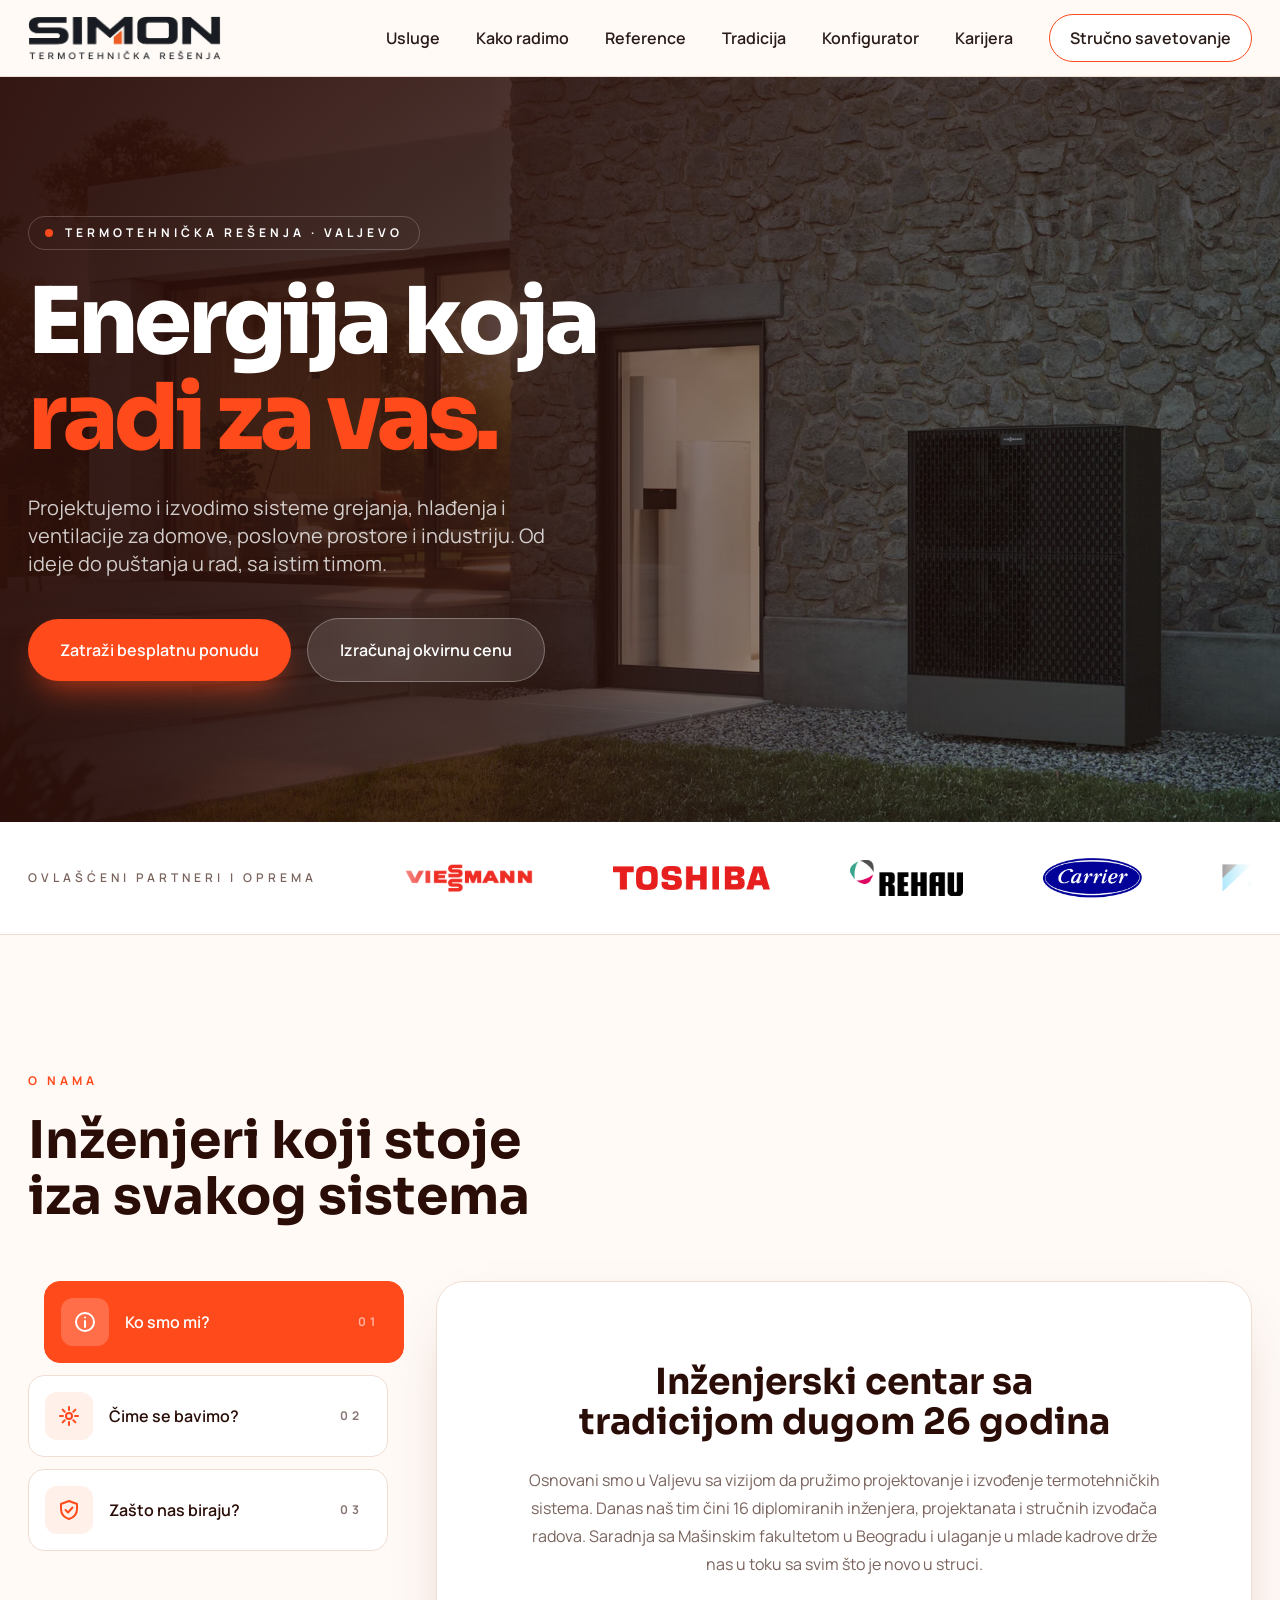
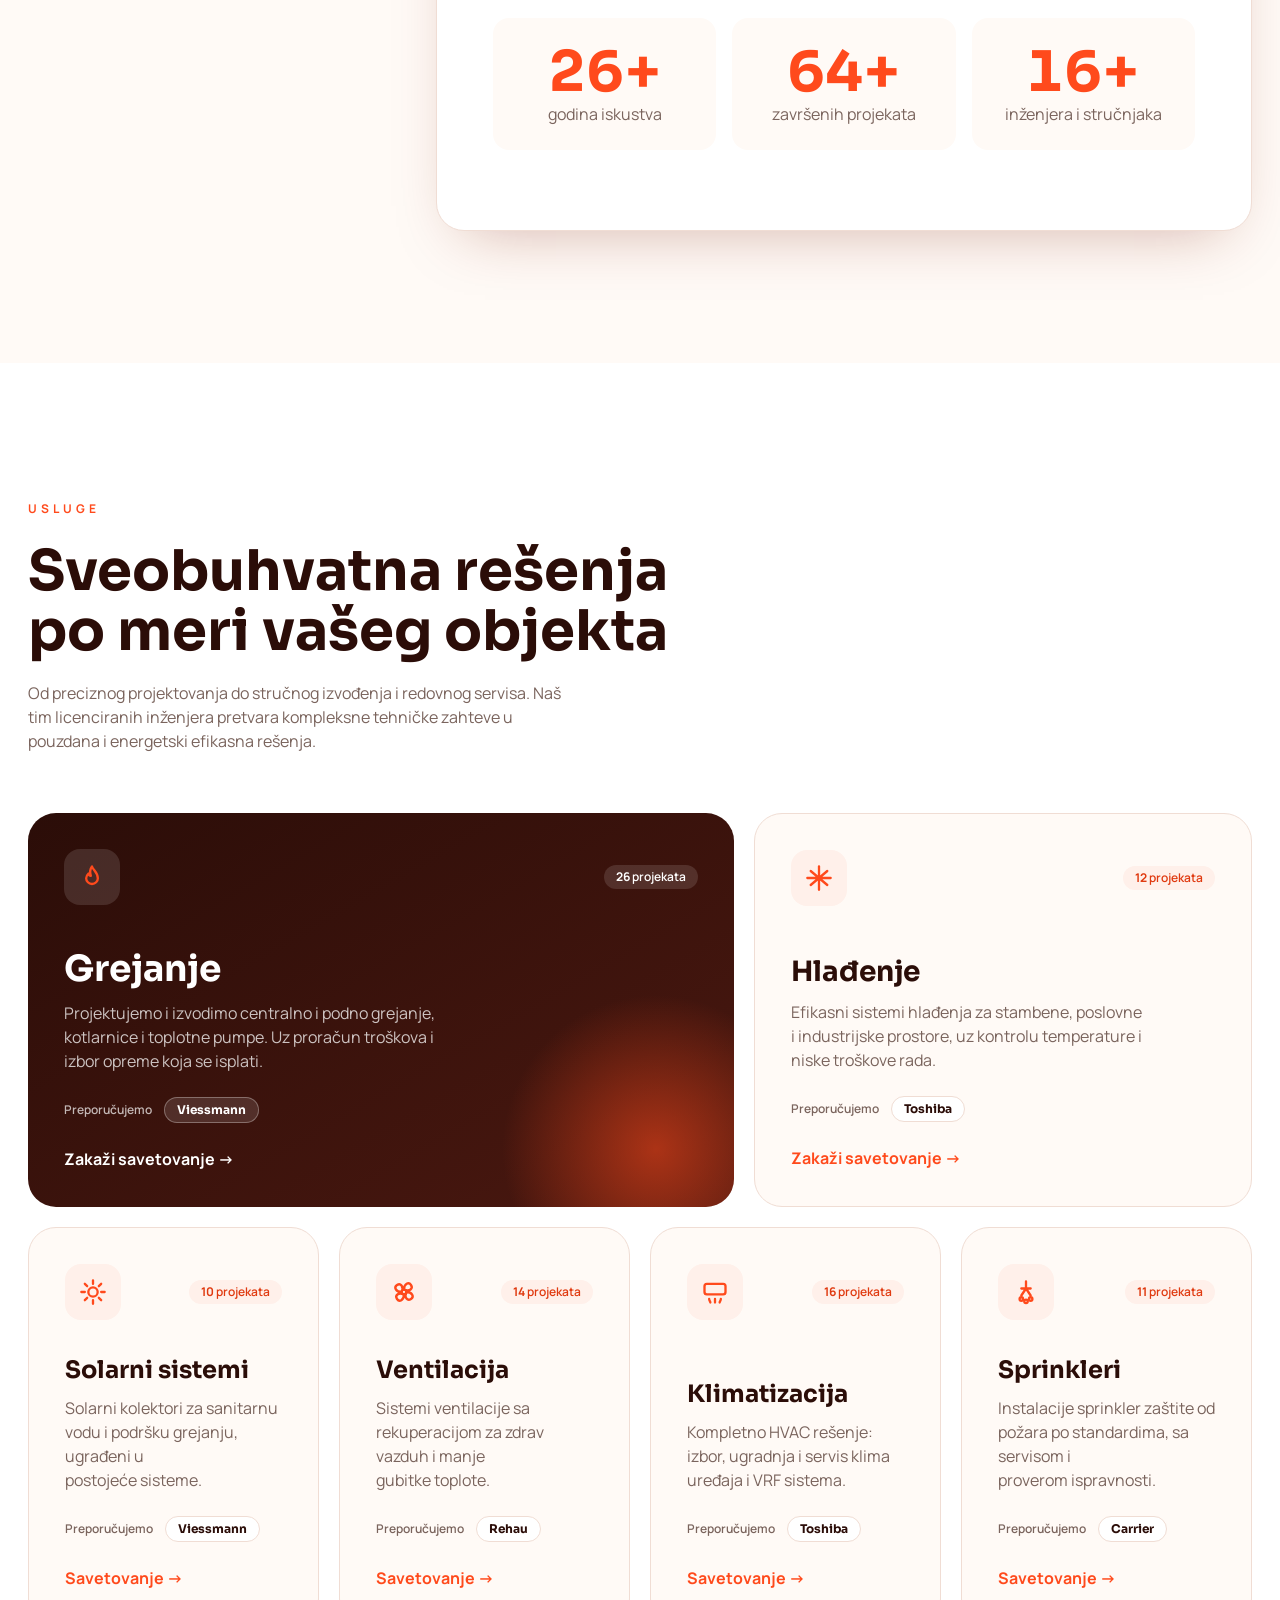
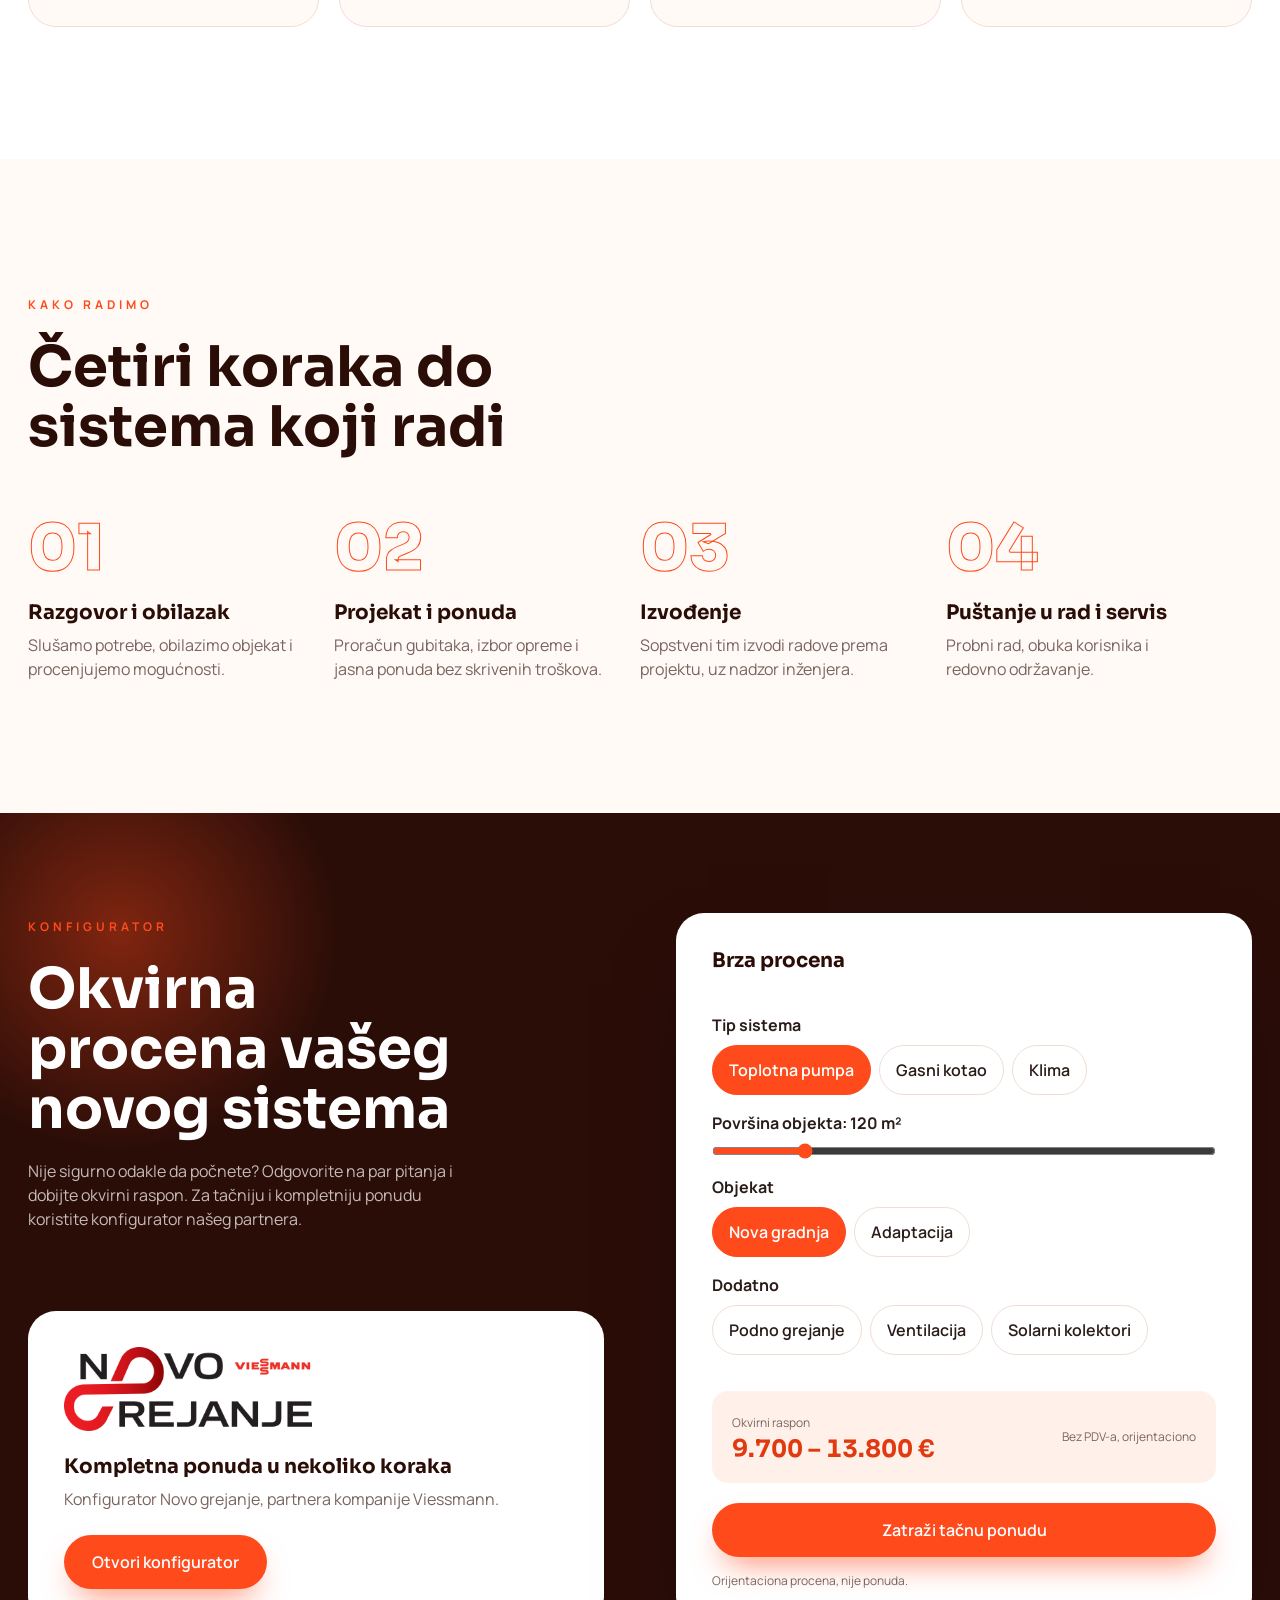
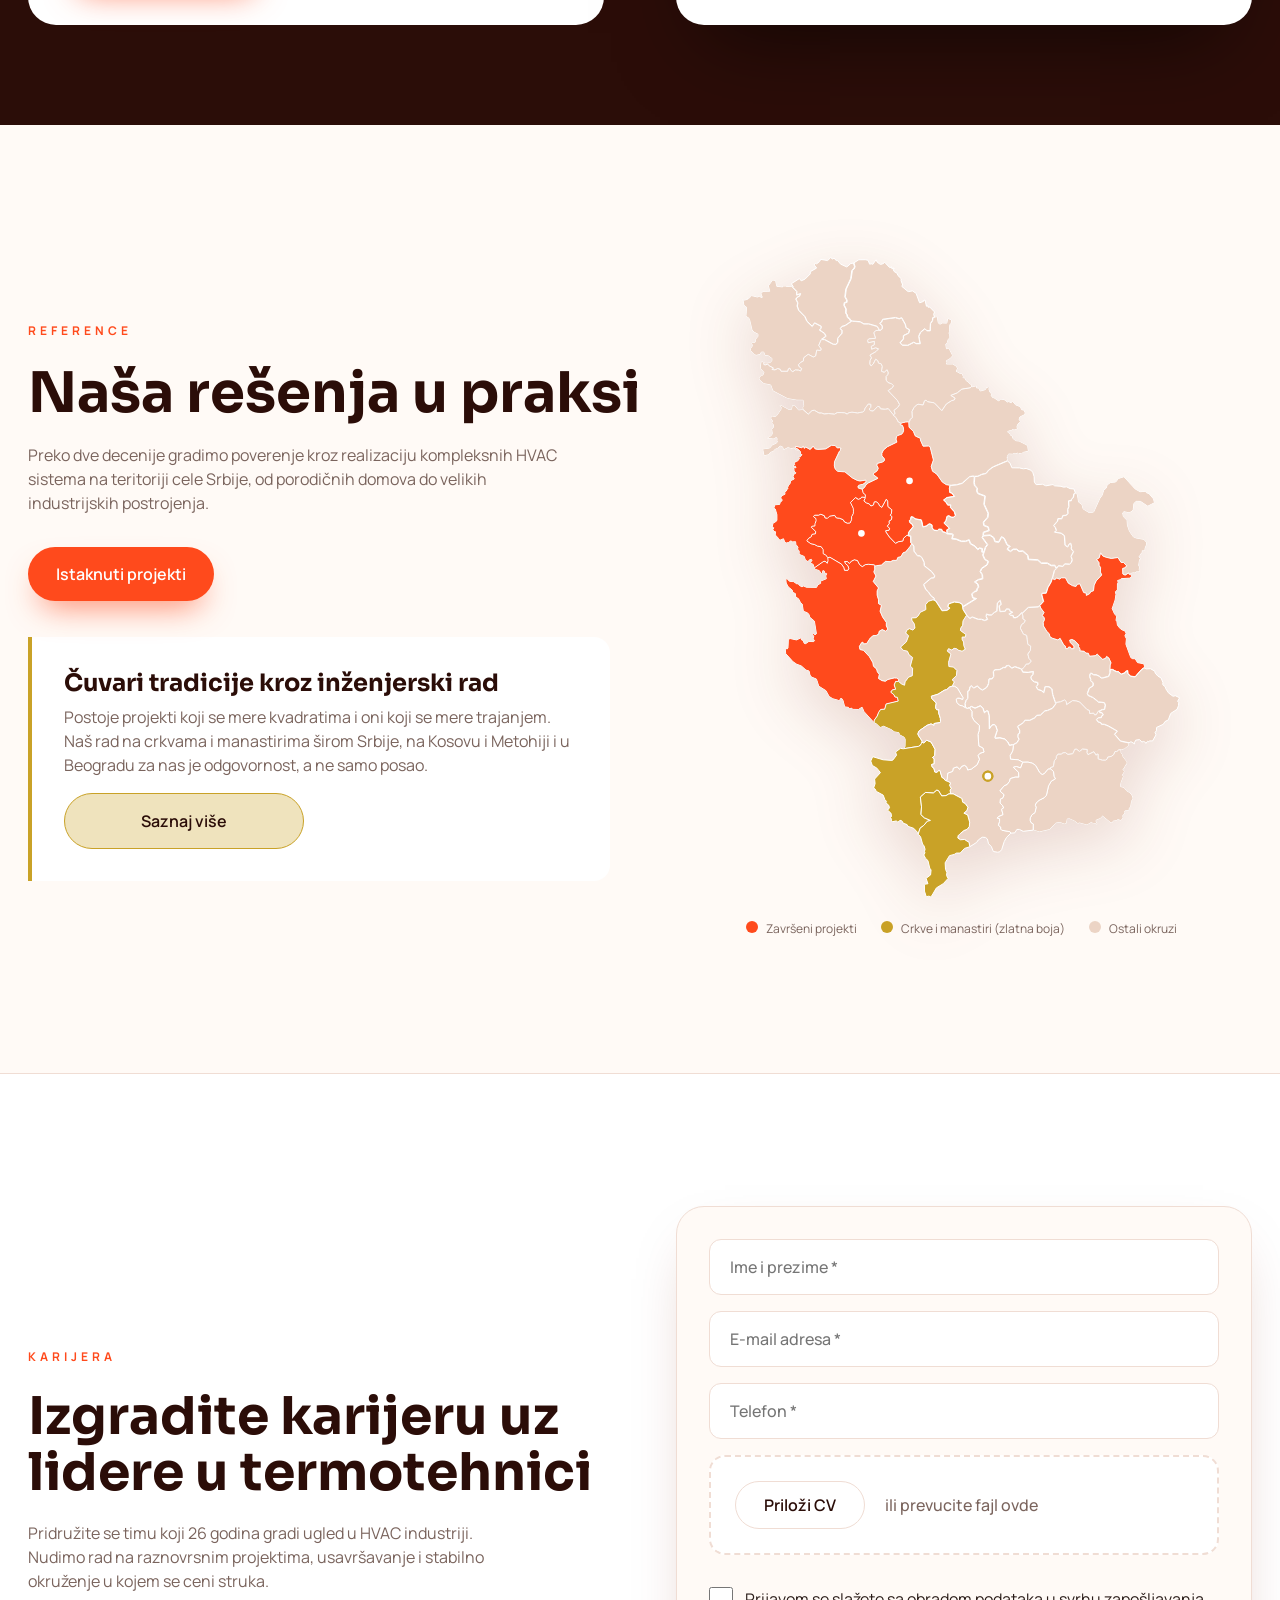
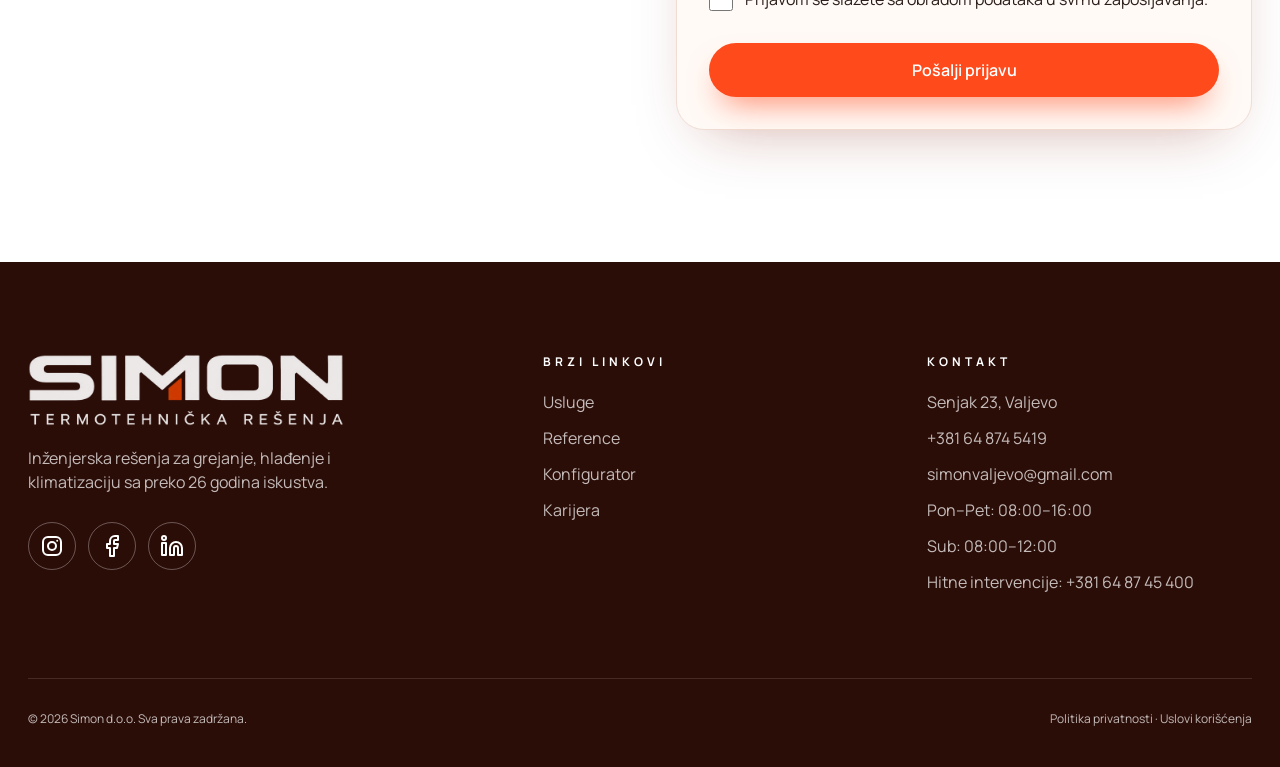
==== index.html @ 7261039b "Dom zdravlja Valjevo: stvarna fotografija na Reference i u popupu mape Co-Authored-By: Claude Sonnet" ====
<!doctype html>
<html lang="sr">
<head>
<meta charset="utf-8">
<meta name="viewport" content="width=device-width,initial-scale=1">
<title>Simon – termotehnička rešenja</title>
<meta name="description" content="Simon d.o.o. – projektovanje i izvođenje sistema grejanja, hlađenja, ventilacije i klimatizacije. 26 godina iskustva, Valjevo.">
<link rel="icon" href="data:image/svg+xml,<svg xmlns='http://www.w3.org/2000/svg' viewBox='0 0 32 32'><rect width='32' height='32' rx='8' fill='%23ff4a1c'/><text x='16' y='24' font-size='20' font-weight='800' text-anchor='middle' fill='white' font-family='sans-serif'>S</text></svg>">
<link rel="preconnect" href="https://fonts.googleapis.com">
<link rel="preconnect" href="https://fonts.gstatic.com" crossorigin>
<link href="https://fonts.googleapis.com/css2?family=Manrope:wght@400;500;600;700&family=Sora:wght@500;600;700;800&display=swap" rel="stylesheet">
<link rel="stylesheet" href="assets/css/forms.css">
<style>
:root{
  --orange:#ff4a1c; --orange-d:#e03a10; --orange-soft:#fff0ea;
  --brown:#2b0d08; --brown-2:#4a1810; --ink:#2a1c18; --muted:#7a645d;
  --cream:#fffaf6; --line:#f0ddd4; --gold:#c9a227; --white:#fff;
  --r-lg:28px; --r-md:16px; --r-sm:12px;
  --shadow:0 24px 60px -28px rgba(120,30,10,.35);
}
*{box-sizing:border-box;margin:0}
html{scroll-behavior:smooth}
body{font-family:Manrope,system-ui,sans-serif;color:var(--ink);background:var(--cream);line-height:24px;-webkit-font-smoothing:antialiased}
h1,h2,h3{font-family:Sora,sans-serif;line-height:32px;letter-spacing:0;text-wrap:balance}
p,li,small{text-wrap:pretty}
a{color:inherit;text-decoration:none}
.wrap{max-width:1440px;margin:0 auto;padding:0 28px}
.skip{position:absolute;left:-1000px;top:8px;background:var(--orange);color:#fff;padding:12px 16px;border-radius:8px;z-index:100}
.skip:focus{left:8px}
:focus-visible{outline:4px solid var(--orange);outline-offset:4px;border-radius:8px}

/* buttons */
.btn{display:inline-flex;align-items:center;gap:12px;font:600 16px Manrope;padding:16px 28px;border-radius:1000px;border:0;cursor:pointer;transition:transform .2s,background .2s,box-shadow .2s}
.btn:active{transform:scale(.97)}
.btn-primary{background:var(--orange);color:#fff;box-shadow:0 16px 32px -12px rgba(255,74,28,.7)}
.btn-primary:hover{background:var(--orange-d);transform:translateY(-4px)}
.btn-gold{min-width:240px;justify-content:center;background:linear-gradient(var(--gold),var(--gold)) no-repeat left center/0% 100%,rgba(201,162,39,.3);color:var(--brown);border:1px solid var(--gold);box-shadow:none;transition:background-size .4s cubic-bezier(.4,0,.2,1),color .4s cubic-bezier(.2,.7,.2,1)}
.btn-gold:hover{background-size:100% 100%;transform:none}
.btn-light{background:rgba(255,255,255,.12);color:#fff;border:1px solid rgba(255,255,255,.3);backdrop-filter:blur(8px)}
.btn-light:hover{background:rgba(255,255,255,.22)}
.link{font-weight:700;color:var(--orange);display:inline-flex;gap:8px;align-items:center}
.link:hover{gap:12px}
.link{transition:gap .2s}

/* nav */
header{position:fixed;inset:0 0 auto 0;z-index:48;transition:background .3s,box-shadow .3s}
header.solid{background:rgba(255,250,246,.9);backdrop-filter:blur(16px);box-shadow:0 1px 0 var(--line)}
.nav{display:flex;align-items:center;justify-content:space-between;height:76px}
.logo{font:800 28px/32px Sora;color:#fff;transition:color .3s}
.logo b{color:var(--orange)}
header.solid .logo{color:var(--brown)}
.logo{display:block;line-height:0}.logo img{display:block;height:44px;width:auto}
@media(max-width:560px){.logo img{height:36px}}
.menu{display:flex;gap:36px;align-items:center}
.menu a{font-weight:600;font-size:16px;color:rgba(255,255,255,.88);transition:color .2s}
header.solid .menu a{color:var(--ink)}
.menu a:hover{color:var(--orange)}
.menu a:not(.btn){position:relative}
.menu a:not(.btn)::after{content:"";position:absolute;left:0;right:0;bottom:-8px;height:2px;border-radius:1000px;background:var(--orange);transform:scaleX(0);transform-origin:left;transition:transform .3s cubic-bezier(.2,.7,.2,1)}
.menu a:not(.btn):hover::after,.menu a:not(.btn):focus-visible::after{transform:scaleX(1)}
.menu .btn{padding:12px 20px;font-size:16px;color:#fff}
.menu .btn.btn-primary{background:var(--white);color:var(--ink);border:1px solid var(--orange);box-shadow:none;transition:background .4s,border-color .4s,color .4s}
.menu .btn.btn-primary:hover{background:var(--orange);border-color:var(--orange);color:#fff!important;transform:none}
.burger{display:none;background:none;border:0;color:#fff;font-size:28px;cursor:pointer}
header.solid .burger{color:var(--brown)}

/* hero */
.hero-sec{padding:76px 0 0}
.hero{position:relative;overflow:hidden;color:#fff;
  background:
   radial-gradient(800px 480px at 84% 0%,rgba(255,74,28,.5),transparent 60%),
   radial-gradient(600px 400px at 0% 100%,rgba(201,162,39,.16),transparent 60%),
   linear-gradient(160deg,var(--brown-2),var(--brown) 72%)}
.hero::after{content:"";position:absolute;inset:0;background:url("data:image/svg+xml,%3Csvg xmlns='http://www.w3.org/2000/svg' width='160' height='160'%3E%3Cfilter id='n'%3E%3CfeTurbulence baseFrequency='.9' numOctaves='2'/%3E%3C/filter%3E%3Crect width='160' height='160' filter='url(%23n)' opacity='.07'/%3E%3C/svg%3E");pointer-events:none}
.hero-in{position:relative;z-index:2;max-width:1440px;margin:0 auto;padding:140px 28px 140px}
.hero h1{max-width:900px}
.hero-bg{position:absolute;inset:0;width:100%;height:100%;object-fit:cover;object-position:70% center}
.hero::before{content:"";position:absolute;inset:0;z-index:1;background:linear-gradient(90deg,rgba(43,13,8,.94) 0%,rgba(43,13,8,.8) 38%,rgba(43,13,8,.3) 72%,rgba(43,13,8,.12) 100%),linear-gradient(180deg,rgba(43,13,8,.35),rgba(43,13,8,0) 30%)}
.eyebrow{display:inline-block;font:700 12px/16px Manrope;letter-spacing:4px;text-transform:uppercase;color:var(--orange);margin-bottom:24px}
.hero .eyebrow{padding:8px 16px;border:1px solid rgba(255,255,255,.2);border-radius:1000px;color:#fff;letter-spacing:4px;font-size:12px}
.hero .eyebrow::before{content:"";display:inline-block;width:8px;height:8px;border-radius:1000px;background:var(--orange);margin-right:12px}
.hero h1{font-size:92px;line-height:96px;letter-spacing:-4px;font-weight:800}
.hero h1 em{font-style:normal;color:var(--orange)}
.hero p.lead{max-width:560px;margin:28px 0 40px;font-size:20px;line-height:28px;color:rgba(255,255,255,.78)}
.cta-row{display:flex;gap:16px;flex-wrap:wrap;align-items:center}
.btn-lg{padding:20px 32px;font-size:16px}
.brandwrap{position:relative;z-index:2;border-top:1px solid rgba(255,255,255,.14)}
.brandbar{max-width:1440px;margin:0 auto;padding:24px 28px;display:flex;gap:28px;align-items:center;flex-wrap:wrap;color:rgba(255,255,255,.5);font:600 12px/16px Sora;letter-spacing:0;text-transform:uppercase}
.brandbar .l{font:600 12px/16px Manrope;letter-spacing:4px;margin-right:auto}
.brandbar .bl{display:grid;place-items:center;height:48px;padding:0 20px;background:#fff;border-radius:12px}
.brandbar .bl img{display:block;width:auto;height:24px}
.brandbar .bl-r img{height:28px}.brandbar .bl-c img{height:28px}.brandbar .bl-f img{height:32px}

/* partneri: svetla traka sa beskonacnim klizanjem zdesna ulevo */
.pstrip{padding:0;background:var(--white);border-bottom:1px solid var(--line)}
.pstrip-in{max-width:1440px;margin:0 auto;padding:32px 28px;display:flex;align-items:center;gap:48px}
.pstrip-l{flex:none;font:600 12px/16px Manrope;letter-spacing:4px;text-transform:uppercase;color:var(--muted)}
.pmarq{flex:1;min-width:0;overflow:hidden;-webkit-mask-image:linear-gradient(90deg,transparent,#000 8%,#000 92%,transparent);mask-image:linear-gradient(90deg,transparent,#000 8%,#000 92%,transparent)}
.ptrack{display:flex;align-items:center;width:max-content;list-style:none;padding:0;margin:0;animation:pmarq 40s linear infinite}
.pmarq:hover .ptrack{animation-play-state:paused}
.pl{flex:none;display:grid;place-items:center;padding:0 40px}
.pl img{display:block;width:auto;height:28px}
.pl-t img{height:24px}.pl-r img{height:36px}.pl-c img{height:40px}.pl-f img{height:48px}.pl-s img{height:28px}
@keyframes pmarq{from{transform:translateX(0)}to{transform:translateX(-50%)}}
@media(prefers-reduced-motion:reduce){.ptrack{animation:none;flex-wrap:wrap;width:auto;justify-content:center}.pl[aria-hidden],.pl:nth-child(n+8){display:none}.pmarq{-webkit-mask-image:none;mask-image:none}}
/* sections */
section{padding:132px 0}
.m-only{display:none}
.sec-head{max-width:720px;margin-bottom:60px}
.sec-head h2{font-size:56px;line-height:60px;font-weight:700;color:var(--brown)}
.sec-head h2 em{font-style:normal;color:var(--orange)}
.sec-head p{margin-top:20px;color:var(--muted);font-size:16px;max-width:540px}

/* about: tabs */
.about-grid{display:grid;grid-template-columns:360px 1fr;gap:48px;align-items:start}
.about-head{max-width:880px;margin-bottom:56px}
.about-head h2{font-size:52px;line-height:56px;color:var(--brown)}
.tablist{display:flex;flex-direction:column;gap:12px}
.tab{display:flex;align-items:center;gap:16px;text-align:left;padding:16px 24px 16px 16px;border-radius:var(--r-md);border:1px solid var(--line);background:var(--white);font:600 16px/24px Manrope;color:var(--brown);cursor:pointer;transition:background .2s,border-color .2s,color .2s,transform .3s}
.tab:hover{border-color:var(--orange)}
.tab:active{transform:scale(.97)}
.tab .ti{flex:none;width:48px;height:48px;border-radius:12px;background:var(--orange-soft);color:var(--orange);display:grid;place-items:center;transition:background .2s,color .2s}
.tab .ti svg{width:24px;height:24px;stroke:currentColor;fill:none;stroke-width:2;stroke-linecap:round;stroke-linejoin:round}
.tab .n{margin-left:auto;font:700 12px/16px Manrope;letter-spacing:4px;opacity:.56}
.tab[aria-selected=true]{background:var(--orange);border-color:var(--orange);color:#fff;transform:translateX(16px)}
.tab[aria-selected=true] .ti{background:rgba(255,255,255,.2);color:#fff}
.panels{background:var(--white);border:1px solid var(--line);border-radius:var(--r-lg);padding:80px 56px;box-shadow:var(--shadow)}
.panel{display:none;flex-direction:column;align-items:center;text-align:center}
.panel.on{display:flex;animation:panelIn .4s ease}
@keyframes panelIn{from{opacity:0;transform:translateY(16px)}to{opacity:1;transform:none}}
.panel h3{font-size:36px;line-height:40px;color:var(--brown);max-width:720px}
.panel p{margin-top:24px;max-width:640px;font-size:16px;line-height:28px;color:var(--muted)}
.tiles{display:grid;grid-template-columns:repeat(3,1fr);gap:16px;margin-top:40px;width:100%}
.tile{background:var(--cream);border-radius:var(--r-md);padding:24px;text-align:center}
.tile b{display:block;font:700 56px/60px Sora;color:var(--orange);font-variant-numeric:tabular-nums}
.tile span{font-size:16px;color:var(--muted)}
.partners .tile{display:grid;place-items:center;height:96px;padding:0 24px}
.partners .tile img{display:block;width:auto;max-width:100%;height:28px}
.partners .tl-r img{height:36px}.partners .tl-c img{height:44px}.partners .tl-f img{height:56px}.partners .tl-t img{height:24px}.partners .tl-s img{height:28px}.partners .tile:last-child:nth-child(3n+1){grid-column:2}@media(max-width:560px){.partners .tile:last-child:nth-child(3n+1){grid-column:1/-1}}
.checks{list-style:none;padding:0;margin-top:40px;display:grid;grid-template-columns:1fr 1fr;gap:16px;width:100%}
.checks li{display:flex;flex-direction:column;align-items:center;gap:12px;text-align:center;background:var(--cream);border-radius:var(--r-md);padding:24px;font-weight:600;color:var(--brown);line-height:24px}
.checks li::before{content:"\2713";flex:none;width:24px;height:24px;border-radius:1000px;background:var(--orange);color:#fff;display:grid;place-items:center;font-size:12px}
.panel .btn{margin-top:40px}

/* services: bento */
.services{background:var(--white)}
.bento{display:grid;grid-template-columns:repeat(12,1fr);gap:20px}
.card{position:relative;border-radius:var(--r-lg);padding:36px;background:var(--cream);border:1px solid var(--line);display:flex;flex-direction:column;transition:transform .3s,box-shadow .3s,border-color .3s;overflow:hidden}
.card:hover{transform:translateY(-8px);box-shadow:var(--shadow);border-color:var(--orange)}
.card .ic{width:56px;height:56px;border-radius:16px;background:var(--orange-soft);color:var(--orange);display:grid;place-items:center;margin-bottom:auto}
.card .ic svg{width:28px;height:28px;stroke:currentColor;fill:none;stroke-width:2;stroke-linecap:round;stroke-linejoin:round}
.card h3{font-size:28px;line-height:32px;margin:44px 0 12px;color:var(--brown)}
.card p{font-size:16px;color:var(--muted);margin-bottom:24px;max-width:400px}
.rec{display:flex;align-items:center;gap:12px;margin-bottom:24px}
.rec small{font:600 12px/16px Manrope;color:var(--muted)}
.rec b{font:700 12px/16px Sora;color:var(--brown);padding:4px 12px;border:1px solid var(--line);border-radius:1000px;background:var(--white)}
.c1 .rec small{color:rgba(255,255,255,.7)}
.c1 .rec b{color:#fff;background:rgba(255,255,255,.12);border-color:rgba(255,255,255,.3)}
.card .cnt{position:absolute;top:52px;right:36px;z-index:1;font:600 12px/16px Manrope;color:var(--orange-d);background:var(--orange-soft);padding:4px 12px;border-radius:1000px;white-space:nowrap}
.card .cnt b{font-weight:700}
.c1 .cnt{color:#fff;background:rgba(255,255,255,.12)}
.c1{grid-column:span 7;min-height:380px;background:linear-gradient(150deg,var(--brown),var(--brown-2));color:#fff;border:0}
.c1 h3{color:#fff;font-size:36px;line-height:40px}.c1 p{color:rgba(255,255,255,.75)}.c1 .ic{background:rgba(255,255,255,.12);color:var(--orange)}
.c1::after{content:"";position:absolute;right:-92px;bottom:-112px;width:340px;height:340px;border-radius:50%;background:radial-gradient(circle,rgba(255,74,28,.55),transparent 64%)}
.c2{grid-column:span 5}
.c3,.c4,.c5,.c6{grid-column:span 3}
.c3 h3,.c4 h3,.c5 h3,.c6 h3{font-size:24px;line-height:28px;margin-top:36px}
.c3 p,.c4 p,.c5 p,.c6 p{font-size:16px}

/* process */
.steps{display:grid;grid-template-columns:repeat(4,1fr);gap:0;counter-reset:s}
.step{padding:0 28px 0 0;position:relative}
.step::before{counter-increment:s;content:"0" counter(s);display:block;font:800 64px/64px Sora;color:transparent;-webkit-text-stroke:1px var(--orange);margin-bottom:20px}
.step h3{font-size:20px;line-height:24px;color:var(--brown);margin-bottom:8px}
.step p{font-size:16px;color:var(--muted)}

/* configurator teaser */
.config{background:var(--brown);color:#fff;padding:100px 0;position:relative;overflow:hidden}
.config::before{content:"";position:absolute;left:-120px;top:-120px;width:480px;height:480px;border-radius:50%;background:radial-gradient(circle,rgba(255,74,28,.4),transparent 64%)}
.config-in{padding:0 28px;position:relative;display:grid;grid-template-columns:1fr 1fr;gap:72px;align-items:stretch}
.config-left{display:flex;flex-direction:column;gap:48px}
.config-left .partner-cta{margin-top:auto}
.cfg{display:flex;flex-direction:column}
.cfg .out{margin-top:auto}
.cfg [aria-labelledby=l4]{margin-bottom:24px}
.config h2{font-size:56px;line-height:60px;font-weight:700}
.config h2 em{font-style:normal;color:var(--orange)}
.config p.lead{margin:20px 0 32px;color:rgba(255,255,255,.72);max-width:432px}
.partner-cta{display:flex;flex-direction:column;align-items:flex-start;gap:24px;background:#fff;color:var(--ink);border-radius:var(--r-lg);padding:36px}
.partner-cta img{height:84px;width:auto}
.partner-cta .btn{margin-top:auto}
.partner-cta b{display:block;font:700 20px/24px Sora;color:var(--brown);margin-bottom:8px}
.partner-cta span{font-size:16px;color:var(--muted)}
.cfg{background:#fff;color:var(--ink);border-radius:var(--r-lg);padding:36px;box-shadow:0 40px 80px -32px rgba(0,0,0,.6)}
.cfg h3{font-size:20px;line-height:24px;margin-bottom:24px;color:var(--brown)}
.cfg label{display:block;font-weight:700;font-size:16px;margin:16px 0 8px}
.opts{display:flex;gap:8px;flex-wrap:wrap}
.opts input{position:absolute;opacity:0}
.opts span{display:block;padding:12px 16px;border:1px solid var(--line);border-radius:1000px;font-weight:600;font-size:16px;cursor:pointer;background:var(--white);transition:background .4s,border-color .4s,color .4s}
@media(hover:hover){.opts label:hover span{background:var(--orange);border-color:var(--orange);color:#fff}}
.opts input:checked+span{background:var(--orange);border-color:var(--orange);color:#fff}
.opts input:focus-visible+span{outline:4px solid var(--orange);outline-offset:4px}
.opts label{margin:0;position:relative}
.range{width:100%;accent-color:var(--orange)}
.out{margin-top:24px;padding:20px;border-radius:var(--r-md);background:var(--orange-soft);display:flex;justify-content:space-between;align-items:center;gap:12px}
.cfg-cta{margin-top:20px;width:100%;justify-content:center}
.cfg-note{margin-top:16px;font-size:12px;line-height:16px;color:var(--muted)}
.out small{display:block;color:var(--muted);font-size:12px}
.out b{font:700 24px/28px Sora;color:var(--orange-d);font-variant-numeric:tabular-nums}

/* references */
.refs{display:grid;grid-template-columns:minmax(0,1fr) minmax(0,1fr);gap:60px;align-items:center}
.refs>div:first-child{order:2}
.refs>div:last-child{order:1}
#konfigurator{padding-bottom:0}
.map{position:relative;height:640px}
.map svg{position:absolute;inset:0;width:100%;height:100%}
.srb-map{filter:drop-shadow(0 20px 32px rgba(120,30,10,.16))}
.okrug{fill:#ecd4c5;stroke:#fff;stroke-width:1;vector-effect:non-scaling-stroke;stroke-linejoin:round;transition:fill .3s}
.okrug:hover{fill:#ffc9b5}
.okrug.on{fill:var(--orange)}
.okrug.on-g{fill:var(--gold)}
.okrug.on:hover,.okrug.on-g:hover{filter:brightness(1.08)}
.pins .dot{fill:#fff;stroke:var(--orange);stroke-width:2}
.pins .dot.g{stroke:var(--gold)}
.pins .ring{fill:none;stroke:var(--orange);stroke-width:2;animation:ring 2.4s ease-out infinite}
.pins .ring.g{stroke:var(--gold)}
@keyframes ring{from{r:4;opacity:.8}to{r:16;opacity:0}}
.pin{position:absolute;width:16px;height:16px;border-radius:1000px;background:var(--orange);box-shadow:0 0 0 0 rgba(255,74,28,.5);animation:pulse 2.4s infinite;cursor:pointer}
.pin span{position:absolute;left:20px;top:-4px;font:700 12px Manrope;color:var(--brown);white-space:nowrap;background:#fff;padding:4px 8px;border-radius:8px;box-shadow:0 4px 12px -4px rgba(0,0,0,.2)}
@keyframes pulse{72%{box-shadow:0 0 0 16px rgba(255,74,28,0)}100%{box-shadow:0 0 0 0 rgba(255,74,28,0)}}
.refs-all{margin-top:32px}
.map-hint{display:none}
.refs .sec-head h2{white-space:nowrap}
.legend{justify-content:center;display:flex;gap:24px;margin-top:20px;font-size:12px;color:var(--muted);flex-wrap:wrap}
.legend i{display:inline-block;width:12px;height:12px;border-radius:1000px;margin-right:8px;background:var(--orange)}
.legend i.g{background:var(--gold)}
.legend i.n{background:#ecd4c5}
.tradition{scroll-margin-top:108px;margin-top:36px;padding:32px;border-left:4px solid var(--gold);background:#fff;border-radius:0 var(--r-md) var(--r-md) 0}
.tradition h3{font-size:24px;line-height:28px;color:var(--brown);margin-bottom:8px}
.tradition p{font-size:16px;color:var(--muted);margin-bottom:16px}

/* map: tooltip + popup */
.okrug{cursor:pointer}
.srb-map :focus,.srb-map :focus-visible{outline:none!important}
.okrug:focus-visible{stroke:var(--orange);stroke-width:2}
.map-tip{position:absolute;z-index:2;pointer-events:none;background:var(--brown);color:#fff;font:600 12px/16px Manrope;padding:8px 12px;border-radius:8px;white-space:nowrap;opacity:0;transform:translate(-50%,calc(-100% - 16px));transition:opacity .15s}
.map-tip.on{opacity:1}
.map-tip small{display:block;font-weight:500;opacity:.7}
.okr{margin:auto;border:0;padding:0;border-radius:var(--r-lg);width:calc(100% - 32px);max-width:1040px;max-height:calc(100dvh - 32px);color:var(--ink);background:var(--white);box-shadow:0 40px 80px -32px rgba(0,0,0,.6);overflow:auto}
.okr:focus{outline:none}
.okr::backdrop{background:rgba(43,13,8,.56);backdrop-filter:blur(4px)}
.okr[open]{animation:panelIn .3s ease}
.okr-in{padding:40px}
.okr-top{display:flex;justify-content:space-between;align-items:flex-start;gap:24px}
.okr h3{font-size:36px;line-height:40px;color:var(--brown)}
.okr-count{margin-top:8px;font-size:16px;color:var(--muted)}
.okr-x{flex:none;width:48px;height:48px;border-radius:1000px;border:1px solid var(--line);background:var(--white);color:var(--brown);font-size:20px;line-height:24px;cursor:pointer;transition:background .2s,border-color .2s}
.okr-x:hover{background:var(--orange-soft);border-color:var(--orange)}
.okr-grid{display:grid;grid-template-columns:1fr 360px;gap:40px;margin-top:32px;align-items:start}
.okr-list{list-style:none;padding:0;margin:0;max-height:560px;overflow-y:auto}
.okr-list .ts{display:flex;flex-direction:column;gap:8px;align-items:flex-end}
.okr-list li{border-top:1px solid var(--line)}
.okr-list button{display:grid;grid-template-columns:32px 1fr auto;gap:16px;align-items:center;width:100%;text-align:left;padding:16px;border:0;background:none;border-radius:var(--r-sm);font:inherit;color:inherit;cursor:pointer;transition:background .2s}
.okr-list button:hover{background:var(--cream)}
.okr-list button[aria-current=true]{background:var(--orange-soft)}
.okr-list li.holy button[aria-current=true]{background:#fbf3d6}
.okr-list .n{font:700 12px/16px Manrope;color:var(--muted)}
.okr-list b{display:block;font:600 16px/24px Manrope;color:var(--brown)}
.okr-list span.m{font-size:12px;line-height:16px;color:var(--muted)}
.okr-list .t{font:600 12px/16px Manrope;color:var(--orange-d);background:var(--orange-soft);padding:4px 12px;border-radius:1000px;white-space:nowrap}
.okr-list li.holy .t{color:#7a5f0a;background:#f6ecc4}
.okr-list li.holy b::before{content:"";display:inline-block;width:8px;height:8px;border-radius:1000px;background:var(--gold);margin-right:8px}
.okr-d{background:var(--cream);border-radius:var(--r-md);overflow:hidden}
.okr-d .ph{height:208px;background:linear-gradient(150deg,var(--brown-2),var(--brown));position:relative}
.okr-d .ph img{position:absolute;inset:0;width:100%;height:100%;object-fit:cover}
.okr-d .ph.real::after{display:none}
.okr-d .ph::after{content:"Ilustrativna fotografija";position:absolute;left:12px;bottom:12px;padding:4px 12px;border-radius:1000px;background:rgba(43,13,8,.65);color:#fff;font:600 12px/16px Manrope}
.okr-d .bd{padding:24px}
.okr-d h4{font:700 20px/24px Sora;color:var(--brown)}
.okr-d .loc{margin-top:4px;font-size:12px;line-height:16px;color:var(--muted)}
.okr-d p{margin-top:16px;font-size:16px;line-height:24px;color:var(--muted)}
.okr-d dl{display:grid;grid-template-columns:1fr 1fr;gap:16px;margin-top:24px;padding-top:24px;border-top:1px solid var(--line)}
.okr-d dt{font:600 12px/16px Manrope;color:var(--muted)}
.okr-d dd{margin:4px 0 0;font:600 16px/24px Manrope;color:var(--brown)}
.okr-empty{margin-top:32px;padding:32px;border-radius:var(--r-md);background:var(--cream);color:var(--muted);text-align:center}
@media(max-width:760px){.okr-in{padding:24px}.okr-grid{grid-template-columns:1fr}.okr h3{font-size:28px;line-height:32px}}
.btn-soft{background:var(--orange-soft);color:var(--orange-d)}
.btn-soft:hover{background:#ffe0d3}
.okr-foot{display:flex;gap:16px;flex-wrap:wrap;margin-top:32px}

/* career */
.career{position:relative;overflow:hidden;background:var(--white);border-top:1px solid var(--line)}
.career .form{background:var(--cream)}
.career .form input,.career .form textarea{background:var(--white)}
.career .drop{background:var(--white)}
.career-in{display:grid;grid-template-columns:1fr 1fr;gap:72px;align-items:center}
.career h2{font-size:52px;line-height:56px;color:var(--brown);margin-bottom:20px}
.career h2 em{font-style:normal;color:var(--orange)}
.career p{color:var(--muted);max-width:468px}
.form{background:#fff;border:1px solid var(--line);border-radius:var(--r-lg);padding:32px;box-shadow:var(--shadow);display:grid;gap:16px}
.form input,.form textarea{font:500 16px Manrope;padding:16px 20px;border:1px solid var(--line);border-radius:12px;background:var(--cream);width:100%;transition:border-color .2s}
.form textarea{display:block;resize:vertical;min-height:112px}
.form input:focus,.form textarea:focus{outline:0;border-color:var(--orange)}
.form .cf.bad input,.form .cf.bad textarea{border-color:#c0321a}
.form .btn{justify-content:center}
.cv-fields{display:grid;gap:16px}
.cv-fields #cvSend{margin-top:16px}
.career .err{max-width:none;color:#b0301a}
.career .cv-note{max-width:none}
.cv-note{font-size:16px;line-height:24px;color:var(--muted)}
.cv-note a,.cv-ok a{color:var(--orange-d);font-weight:700;text-decoration:underline;text-underline-offset:4px}
.form .ck{display:flex;gap:12px;align-items:flex-start;font-size:16px;line-height:24px;color:var(--ink);cursor:pointer}
.form .ck input{flex:none;width:24px;height:24px;margin:0;padding:0;accent-color:var(--orange)}
.cv-ok{display:grid;gap:12px;padding:32px 0;text-align:center;font-size:16px;line-height:24px;color:var(--muted)}
.cv-ok b{font:700 24px/32px Sora;color:var(--brown)}
.cv-ok:focus{outline:none}

/* footer */
footer{background:var(--brown);color:rgba(255,255,255,.72);padding:92px 0 36px}
.f-grid{display:grid;grid-template-columns:1.4fr 1fr 1fr;gap:60px}
footer .logo{font-size:56px;line-height:0;color:#fff}footer .logo img{height:72px}@media(max-width:560px){footer .logo img{height:60px}}
footer h4{font:700 12px/16px Manrope;letter-spacing:4px;text-transform:uppercase;color:#fff;margin-bottom:20px}
footer li{list-style:none;margin-bottom:12px;font-size:16px}
footer ul{padding:0}
footer .socs{display:flex;flex-wrap:wrap;gap:12px;margin-top:28px}
footer .soc{display:inline-flex;align-items:center;gap:12px;font-weight:600;font-size:16px;line-height:24px;color:#fff;transition:color .4s}
footer .soc-ic{display:grid;place-items:center;width:48px;height:48px;border-radius:1000px;border:1px solid rgba(255,255,255,.3);color:#fff;transition:color .4s,border-color .4s}
footer .soc-ic svg{width:24px;height:24px;fill:none;stroke:currentColor;stroke-width:2;stroke-linecap:round;stroke-linejoin:round}
footer .soc:hover .soc-ic{color:var(--orange);border-color:var(--orange)}
footer a:hover{color:var(--orange)}
.copy{margin-top:72px;padding-top:28px;border-top:1px solid rgba(255,255,255,.12);display:flex;justify-content:space-between;font-size:12px;flex-wrap:wrap;gap:12px}

/* reveal */
.rv{opacity:0;transform:translateY(28px);transition:opacity .8s cubic-bezier(.2,.7,.2,1),transform .8s cubic-bezier(.2,.7,.2,1)}
.rv.in{opacity:1;transform:none}
@media(prefers-reduced-motion:reduce){.menu a::after{transition:none}.pins .ring{animation:none;opacity:0}.rv{opacity:1;transform:none;transition:none}.pin{animation:none}html{scroll-behavior:auto}}

/* responsive */
@media(max-width:1100px){
  .menu{display:none;position:absolute;top:76px;left:0;right:0;background:var(--cream);flex-direction:column;padding:28px;gap:20px;box-shadow:0 20px 40px -20px rgba(0,0,0,.3)}
  .menu.open{display:flex}.menu a{color:var(--ink)!important}
  .burger{display:block}
}
@media(max-width:980px){
  .menu{display:none;position:absolute;top:76px;left:0;right:0;background:var(--cream);flex-direction:column;padding:28px;gap:20px;box-shadow:0 20px 40px -20px rgba(0,0,0,.3)}
  .menu.open{display:flex}.menu a{color:var(--ink)!important}
  .burger{display:block}
  .hero-in{padding:64px 28px 48px}.brandbar{padding:24px 28px}.config-in{padding:0 28px;grid-template-columns:1fr;gap:48px}  .about,.config-in,.refs,.career-in,.f-grid{grid-template-columns:1fr}
    .c1,.c2,.c3,.c4,.c5,.c6{grid-column:span 12}
  .steps{grid-template-columns:1fr 1fr;gap:40px 0}
  section{padding:84px 0}
  .about-grid{grid-template-columns:minmax(0,1fr);gap:32px}
  .about-head h2{font-size:44px;line-height:48px}
  .tablist{flex-direction:row;overflow-x:auto;padding-bottom:4px}.tab{flex:none}.tab .n{display:none}.tab[aria-selected=true]{transform:none}
  .panels{padding:40px 32px}
  .hero h1{font-size:64px;line-height:68px;letter-spacing:0}
  .sec-head h2,.config h2{font-size:44px;line-height:48px}
  .career h2{font-size:44px;line-height:48px}
}
@media(max-width:560px){.hero::before{background:linear-gradient(180deg,rgba(43,13,8,.85),rgba(43,13,8,.7) 55%,rgba(43,13,8,.55))}
.hero-bg{object-position:78% center}
.pstrip-in{flex-direction:column;align-items:flex-start;gap:16px;padding:24px 20px}
.pstrip-l{letter-spacing:0}
.pl{padding:0 24px}
.pl img{height:24px}.pl-t img{height:20px}.pl-r img{height:28px}.pl-c img{height:32px}.pl-f img{height:40px}.pl-s img{height:22px}
.pmarq{width:100%}
.career h2{font-size:28px;line-height:32px;margin-bottom:20px}
.career-in{gap:52px}
.refs .sec-head h2{white-space:normal}
.config-in{gap:24px}
.refs{gap:0}
.refs>div:last-child{display:contents}
.refs>div:first-child{order:3;margin-bottom:52px}
.refs .eyebrow{order:1}
.refs .sec-head{order:2;margin-bottom:52px!important}
.refs .sec-head p{margin-top:20px}
.refs-all{padding:12px 24px}
#konfigurator{padding-bottom:0}
.tradition{order:4;margin-top:0}
.map{height:480px}
.map-hint{display:block;margin-top:8px;font-size:12px;line-height:16px;color:var(--muted);text-align:center}
.legend{flex-wrap:nowrap;justify-content:space-between;gap:8px;margin-top:12px}
.legend i{margin-right:4px}
.lg-x{display:none}
.btn-gold,.btn-gold:hover{min-width:0;padding:12px 28px;background:var(--gold);transition:none}
/* popup kao donji panel */
.okr{width:100%;max-width:100%;height:100dvh;max-height:100dvh;margin:0;border-radius:0}
.okr[open]{animation:sheetUp .3s ease}
@keyframes sheetUp{from{transform:translateY(100%)}to{transform:none}}
.okr-in{padding:0;display:flex;flex-direction:column;min-height:100dvh}
.okr-top{position:sticky;top:0;z-index:2;background:var(--white);padding:20px;border-bottom:1px solid var(--line)}
.okr h3{font-size:24px;line-height:28px}
.okr-count{margin-top:4px;font-size:14px;line-height:20px}
.okr-x{width:40px;height:40px;font-size:16px}
#okrBody{padding:0 20px;flex:1}
.okr-grid{display:block;margin-top:0}
.okr-list{max-height:none;overflow:visible}
.okr-list li{border-top:1px solid var(--line)}
.okr-list li:first-child{border-top:0}
.okr-list button{padding:16px 0}
.okr-list button[aria-current=true]{background:none}
.okr-list li.holy button[aria-current=true]{background:none}
.okr-list li .okr-d{margin:0 0 16px}
.okr-d .ph{height:128px}
.okr-d .bd{padding:16px}
.okr-d h4{font-size:16px;line-height:24px}
.okr-d p{margin-top:8px}
.okr-d dl{gap:12px 16px;margin-top:16px;padding-top:16px}
.okr-empty{margin:24px 0;padding:24px}
.okr-foot{position:sticky;bottom:0;z-index:2;flex-direction:column;gap:8px;margin-top:0;padding:16px 20px;background:var(--white);border-top:1px solid var(--line)}
.okr-foot .btn{width:100%;justify-content:center;padding:12px 24px}
.config h2{font-size:28px;line-height:32px}
.partner-cta{padding:24px;align-items:center;text-align:center}
.cfg .out{margin-top:24px}
.cfg [aria-labelledby=l4]{margin-bottom:0}
.config h2+p.lead{margin:20px 0 0}
.config-left{gap:52px}
.partner-cta img{height:56px}
.partner-cta .btn{padding:12px 24px}
.cfg{padding:24px}
.cfg h3{margin-bottom:12px}
.cfg label{font-size:14px}
.cfg{text-align:center}
.opts{justify-content:center}
.opts{flex-wrap:nowrap;gap:4px}
.opts label{flex:1 1 auto}
.opts span{padding:8px 4px;font-size:12px;line-height:16px;text-align:center;white-space:nowrap}
.out{flex-direction:column;align-items:center;gap:8px;text-align:center}
.out b{white-space:nowrap}
.partners .tile{height:80px;padding:0 16px}.partners .tile img{height:24px}.partners .tl-r img{height:28px}.partners .tl-c img{height:36px}.partners .tl-f img{height:44px}.partners .tl-t img{height:20px}
.panel:not(.partners) .tile{display:flex;align-items:center;justify-content:center;gap:12px;text-align:left;padding:16px 20px}
.panel:not(.partners) .tile b{min-width:72px;text-align:center}
.panel:not(.partners) .tile span{white-space:nowrap}
.about-grid>*,.panels{min-width:0}
.tablist{display:grid;grid-template-columns:repeat(3,minmax(0,1fr));gap:8px;overflow:visible;margin-right:0;padding-right:0;padding-bottom:0}
.tab{flex-direction:column;justify-content:flex-start;gap:8px;padding:12px 8px;text-align:center;font-size:12px;line-height:16px}
.tab .ti{width:40px;height:40px}
.panel p{margin-top:20px}
.hero-in{padding-top:80px;padding-bottom:80px}
.hero .eyebrow{letter-spacing:0;margin-bottom:12px}
.hero p.lead{font-size:16px;line-height:24px;margin:16px 0 28px}
.cta-row{flex-direction:column;align-items:flex-start;gap:12px}
.cta-row .btn{width:auto;padding:12px 24px;font-size:16px}
.brandbar{gap:12px}
.brandbar .bl{height:40px;padding:0 12px}
.brandbar .bl img{height:20px}
.brandbar .bl-r img,.brandbar .bl-c img{height:24px}.brandbar .bl-f img{height:28px}
.brandbar .l{width:100%;margin-right:0;letter-spacing:0}
.about{padding:80px 0}.about-head{margin-bottom:36px}.about-head .eyebrow{margin-bottom:12px}
.services{padding:80px 0}.services .sec-head{margin-bottom:36px}.services .sec-head .eyebrow{margin-bottom:12px}.services .sec-head p{margin-top:16px}.services .bento{gap:16px}
#proces .sec-head .eyebrow{margin-bottom:12px}#proces .sec-head .m-only{display:block;margin-top:16px}
.config{padding:80px 0}.config-in{gap:16px}.config-head .eyebrow{margin-bottom:12px}.config h2+p.lead{margin:16px 0 0}
#reference{padding:80px 0}.refs .eyebrow{margin-bottom:12px}.refs .sec-head p{margin-top:16px}.refs-all{margin-top:28px}
.career{padding:80px 0}.career .eyebrow{margin-bottom:12px}.career h2{margin-bottom:16px}.career-in{gap:36px}
.wrap{padding:0 20px}.steps{grid-template-columns:1fr}.stats b{font-size:36px;line-height:40px}.hero h1{font-size:44px;line-height:48px}.sec-head h2,.about-head h2{font-size:36px;line-height:40px}.panel h3{font-size:28px;line-height:32px}.tile b{font-size:36px;line-height:40px}.tiles{grid-template-columns:1fr}.partners .tiles{grid-template-columns:1fr 1fr}.checks{grid-template-columns:1fr}.panels{padding:40px 24px}}
</style>
</head>
<body>
<a class="skip" href="#usluge">Preskoči na sadržaj</a>

<header id="hdr" class="solid">
  <div class="wrap nav">
    <a href="#" class="logo" aria-label="Simon – početna"><img src="assets/logo-simon.webp" alt="" width="800" height="182"></a>
    <nav class="menu" id="menu" aria-label="Glavna navigacija">
      <a href="#usluge">Usluge</a>
      <a href="#proces">Kako radimo</a>
      <a href="#reference">Reference</a>
      <a href="cuvari-tradicije/">Tradicija</a>
      <a href="#konfigurator">Konfigurator</a>
      <a href="#karijera">Karijera</a>
      <a href="strucno-savetovanje/" class="btn btn-primary">Stručno savetovanje</a>
    </nav>
    <button class="burger" id="burger" aria-label="Meni" aria-expanded="false">☰</button>
  </div>
</header>

<main>
<div class="hero-sec">
<section class="hero" style="padding:0" aria-labelledby="h1">
  <img class="hero-bg" src="assets/hero-viessmann.webp" alt="" width="1920" height="1080" fetchpriority="high" decoding="async">
  <div class="hero-in">
    <span class="eyebrow">Termotehnička rešenja · Valjevo</span>
    <h1 id="h1">Energija koja <em>radi za vas.</em></h1>
    <p class="lead">Projektujemo i izvodimo sisteme grejanja, hlađenja i ventilacije za domove, poslovne prostore i industriju. Od ideje do puštanja u rad, sa istim timom.</p>
    <div class="cta-row">
      <a class="btn btn-primary btn-lg" href="strucno-savetovanje/">Zatraži besplatnu ponudu</a>
      <a class="btn btn-light btn-lg" href="#konfigurator">Izračunaj okvirnu cenu</a>
    </div>
  </div>
</section>
</div>
<section class="pstrip" aria-label="Ovlašćeni partneri i oprema">
  <div class="pstrip-in">
    <p class="pstrip-l">Ovlašćeni partneri i oprema</p>
    <div class="pmarq" role="group" aria-label="Logotipi partnera">
      <ul class="ptrack"><li class="pl pl-v"><img src="assets/partneri/viessmann.png" alt="Viessmann logotip" width="1280" height="280" decoding="async"></li><li class="pl pl-t"><img src="assets/partneri/toshiba.png" alt="Toshiba logotip" width="960" height="147" decoding="async"></li><li class="pl pl-r"><img src="assets/partneri/rehau.png" alt="Rehau logotip" width="1280" height="407" decoding="async"></li><li class="pl pl-c"><img src="assets/partneri/carrier.png" alt="Carrier logotip" width="1280" height="517" decoding="async"></li><li class="pl pl-d"><img src="assets/partneri/daikin.webp" alt="Daikin logotip" width="2000" height="431" decoding="async"></li><li class="pl pl-f"><img src="assets/partneri/flowair.png" alt="Flowair logotip" width="514" height="198" decoding="async"></li><li class="pl pl-s"><img src="assets/partneri/sabiana.png" alt="Sabiana logotip" width="640" height="129" decoding="async"></li><li class="pl pl-v"><img src="assets/partneri/viessmann.png" alt="" width="1280" height="280" decoding="async"></li><li class="pl pl-t"><img src="assets/partneri/toshiba.png" alt="" width="960" height="147" decoding="async"></li><li class="pl pl-r"><img src="assets/partneri/rehau.png" alt="" width="1280" height="407" decoding="async"></li><li class="pl pl-c"><img src="assets/partneri/carrier.png" alt="" width="1280" height="517" decoding="async"></li><li class="pl pl-d"><img src="assets/partneri/daikin.webp" alt="" width="2000" height="431" decoding="async"></li><li class="pl pl-f"><img src="assets/partneri/flowair.png" alt="" width="514" height="198" decoding="async"></li><li class="pl pl-s"><img src="assets/partneri/sabiana.png" alt="" width="640" height="129" decoding="async"></li><li class="pl pl-v"><img src="assets/partneri/viessmann.png" alt="" width="1280" height="280" decoding="async"></li><li class="pl pl-t"><img src="assets/partneri/toshiba.png" alt="" width="960" height="147" decoding="async"></li><li class="pl pl-r"><img src="assets/partneri/rehau.png" alt="" width="1280" height="407" decoding="async"></li><li class="pl pl-c"><img src="assets/partneri/carrier.png" alt="" width="1280" height="517" decoding="async"></li><li class="pl pl-d"><img src="assets/partneri/daikin.webp" alt="" width="2000" height="431" decoding="async"></li><li class="pl pl-f"><img src="assets/partneri/flowair.png" alt="" width="514" height="198" decoding="async"></li><li class="pl pl-s"><img src="assets/partneri/sabiana.png" alt="" width="640" height="129" decoding="async"></li><li class="pl pl-v"><img src="assets/partneri/viessmann.png" alt="" width="1280" height="280" decoding="async"></li><li class="pl pl-t"><img src="assets/partneri/toshiba.png" alt="" width="960" height="147" decoding="async"></li><li class="pl pl-r"><img src="assets/partneri/rehau.png" alt="" width="1280" height="407" decoding="async"></li><li class="pl pl-c"><img src="assets/partneri/carrier.png" alt="" width="1280" height="517" decoding="async"></li><li class="pl pl-d"><img src="assets/partneri/daikin.webp" alt="" width="2000" height="431" decoding="async"></li><li class="pl pl-f"><img src="assets/partneri/flowair.png" alt="" width="514" height="198" decoding="async"></li><li class="pl pl-s"><img src="assets/partneri/sabiana.png" alt="" width="640" height="129" decoding="async"></li></ul>
    </div>
  </div>
</section>

<section id="o-nama" class="about">
  <div class="wrap">
    <div class="about-head rv">
      <span class="eyebrow">O nama</span>
      <h2>Inženjeri koji stoje iza svakog sistema</h2>
    </div>
    <div class="about-grid">
    <div class="about-side rv">
      <div class="tablist" role="tablist" aria-label="O nama" aria-orientation="vertical">
        <button class="tab" role="tab" id="t1" aria-controls="p1" aria-selected="true"><span class="ti"><svg viewBox="0 0 24 24"><circle cx="12" cy="12" r="9"/><path d="M12 11v6M12 7.5v.01"/></svg></span>Ko smo mi?<span class="n">01</span></button>
        <button class="tab" role="tab" id="t2" aria-controls="p2" aria-selected="false" tabindex="-1"><span class="ti"><svg viewBox="0 0 24 24"><circle cx="12" cy="12" r="3"/><path d="M12 3v3M12 18v3M3 12h3M18 12h3M5.6 5.6l2.1 2.1M16.3 16.3l2.1 2.1M18.4 5.6l-2.1 2.1M7.7 16.3l-2.1 2.1"/></svg></span>Čime se bavimo?<span class="n">02</span></button>
        <button class="tab" role="tab" id="t3" aria-controls="p3" aria-selected="false" tabindex="-1"><span class="ti"><svg viewBox="0 0 24 24"><path d="M12 3l8 3v5c0 5-3.5 8.5-8 10-4.5-1.5-8-5-8-10V6z"/><path d="m8.5 12 2.5 2.5 4.5-5"/></svg></span>Zašto nas biraju?<span class="n">03</span></button>
      </div>
    </div>
    <div class="panels rv">
      <div class="panel on" role="tabpanel" id="p1" aria-labelledby="t1">
        <h3>Inženjerski centar sa tradicijom dugom 26 godina</h3>
        <p>Osnovani smo u Valjevu sa vizijom da pružimo projektovanje i izvođenje termotehničkih sistema. Danas naš tim čini 16 diplomiranih inženjera, projektanata i stručnih izvođača radova. Saradnja sa Mašinskim fakultetom u Beogradu i ulaganje u mlade kadrove drže nas u toku sa svim što je novo u struci.</p>
        <div class="tiles">
          <div class="tile"><b data-n="26">0</b><span>godina iskustva</span></div>
          <div class="tile"><b data-n="64">0</b><span>završenih projekata</span></div>
          <div class="tile"><b data-n="16">0</b><span>inženjera i stručnjaka</span></div>
        </div>
      </div>
      <div class="panel partners" role="tabpanel" id="p2" aria-labelledby="t2">
        <h3>Kompletna HVAC rešenja za stambene i industrijske objekte</h3>
        <p>Pružamo zaokružen ciklus usluga: od konsaltinga i projektovanja, preko izvođenja radova, do tehničkog nadzora i redovnog servisa. Kao regionalni zastupnici svetskih lidera garantujemo ugradnju opreme najnovije generacije, a naša rešenja su energetski optimalna i dugovečna.</p>
        <div class="tiles">
          <!-- zameniti pravim logotipima -->
          <div class="tile tl-v"><img src="assets/partneri/viessmann.png" alt="Viessmann logotip" width="1280" height="280" loading="lazy" decoding="async"></div><div class="tile tl-t"><img src="assets/partneri/toshiba.png" alt="Toshiba logotip" width="960" height="147" loading="lazy" decoding="async"></div><div class="tile tl-c"><img src="assets/partneri/carrier.png" alt="Carrier logotip" width="1280" height="517" loading="lazy" decoding="async"></div>
          <div class="tile tl-f"><img src="assets/partneri/flowair.png" alt="Flowair logotip" width="514" height="198" loading="lazy" decoding="async"></div><div class="tile tl-d"><img src="assets/partneri/daikin.webp" alt="Daikin logotip" width="2000" height="431" loading="lazy" decoding="async"></div><div class="tile tl-r"><img src="assets/partneri/rehau.png" alt="Rehau logotip" width="1280" height="407" loading="lazy" decoding="async"></div><div class="tile tl-s"><img src="assets/partneri/sabiana.png" alt="Sabiana logotip" width="640" height="129" loading="lazy" decoding="async"></div>
        </div>
      </div>
      <div class="panel" role="tabpanel" id="p3" aria-labelledby="t3">
        <h3>Sigurnost sistema kroz potpunu kontrolu procesa</h3>
        <p>Razlikujemo se po tome što sami projektujemo sisteme koje izvodimo, pa imamo nadzor nad funkcionalnošću svakog detalja. Klijenti znaju da je njihov objekat u rukama profesionalaca koji ne prave kompromise sa kvalitetom.</p>
        <ul class="checks">
          <li>Sami projektujemo ono što izvodimo</li>
          <li>Sopstveni vozni park, brza reakcija na terenu</li>
          <li>Najsavremenija licencirana oprema</li>
          <li>Sertifikati i fokus na bezbednost i zdravlje na radu</li>
        </ul>
        <a class="btn btn-primary btn-lg" href="strucno-savetovanje/">Stručno savetovanje</a>
      </div>
    </div>
    </div>
  </div>
</section>

<section id="usluge" class="services">
  <div class="wrap">
    <div class="sec-head rv">
      <span class="eyebrow">Usluge</span>
      <h2>Sveobuhvatna rešenja po meri vašeg objekta</h2>
      <p>Od preciznog projektovanja do stručnog izvođenja i redovnog servisa. Naš tim licenciranih inženjera pretvara kompleksne tehničke zahteve u pouzdana i energetski efikasna rešenja.</p>
    </div>
    <div class="bento">
      <article class="card c1 rv">
        <span class="cnt"><b>26</b> projekata</span>
        <div class="ic"><svg viewBox="0 0 24 24"><path d="M12 3c1 3 5 5 5 10a5 5 0 0 1-10 0c0-2 1-3 2-4 .3 1.3 1 2 2 2-1-3-.5-6 1-8z"/></svg></div>
        <h3>Grejanje</h3>
        <p>Projektujemo i izvodimo centralno i podno grejanje, kotlarnice i toplotne pumpe. Uz proračun troškova i izbor opreme koja se isplati.</p>
        <div class="rec"><small>Preporučujemo</small><b>Viessmann</b></div>
        <a href="strucno-savetovanje/?usluga=grejanje" class="link" style="color:#fff">Zakaži savetovanje →</a>
      </article>
      <article class="card c2 rv">
        <span class="cnt"><b>12</b> projekata</span>
        <div class="ic"><svg viewBox="0 0 24 24"><path d="M12 2v20M4.9 6l14.2 12M19.1 6 4.9 18M2 12h20"/></svg></div>
        <h3>Hlađenje</h3>
        <p>Efikasni sistemi hlađenja za stambene, poslovne i industrijske prostore, uz kontrolu temperature i niske troškove rada.</p>
        <div class="rec"><small>Preporučujemo</small><b>Toshiba</b></div>
        <a href="strucno-savetovanje/?usluga=hladjenje" class="link">Zakaži savetovanje →</a>
      </article>
      <article class="card c3 rv">
        <span class="cnt"><b>10</b> projekata</span>
        <div class="ic"><svg viewBox="0 0 24 24"><circle cx="12" cy="12" r="4"/><path d="M12 2v3M12 19v3M2 12h3M19 12h3M5 5l2 2M17 17l2 2M19 5l-2 2M7 17l-2 2"/></svg></div>
        <h3>Solarni sistemi</h3>
        <p>Solarni kolektori za sanitarnu vodu i podršku grejanju, ugrađeni u postojeće sisteme.</p>
        <div class="rec"><small>Preporučujemo</small><b>Viessmann</b></div>
        <a href="strucno-savetovanje/?usluga=solarni" class="link">Savetovanje →</a>
      </article>
      <article class="card c4 rv">
        <span class="cnt"><b>14</b> projekata</span>
        <div class="ic"><svg viewBox="0 0 24 24"><circle cx="12" cy="12" r="2"/><path d="M12 10c0-5 4-7 6-4s-1 6-6 4zM14 12c5 0 7 4 4 6s-6-1-4-6zM12 14c0 5-4 7-6 4s1-6 6-4zM10 12c-5 0-7-4-4-6s6 1 4 6z"/></svg></div>
        <h3>Ventilacija</h3>
        <p>Sistemi ventilacije sa rekuperacijom za zdrav vazduh i manje gubitke toplote.</p>
        <div class="rec"><small>Preporučujemo</small><b>Rehau</b></div>
        <a href="strucno-savetovanje/?usluga=ventilacija" class="link">Savetovanje →</a>
      </article>
      <article class="card c5 rv">
        <span class="cnt"><b>16</b> projekata</span>
        <div class="ic"><svg viewBox="0 0 24 24"><rect x="3" y="5" width="18" height="9" rx="2"/><path d="M7 18c0 1.5 1 2 1 3M12 18v3M17 18c0 1.5-1 2-1 3"/></svg></div>
        <h3>Klimatizacija</h3>
        <p>Kompletno HVAC rešenje: izbor, ugradnja i servis klima uređaja i VRF sistema.</p>
        <div class="rec"><small>Preporučujemo</small><b>Toshiba</b></div>
        <a href="strucno-savetovanje/?usluga=klimatizacija" class="link">Savetovanje →</a>
      </article>
      <article class="card c6 rv">
        <span class="cnt"><b>11</b> projekata</span>
        <div class="ic"><svg viewBox="0 0 24 24"><path d="M12 3v6M8 9h8M12 9l-4 6M12 9l4 6M8 15v0M16 15v0"/><circle cx="8" cy="18" r="1.5"/><circle cx="16" cy="18" r="1.5"/><circle cx="12" cy="20" r="1.5"/></svg></div>
        <h3>Sprinkleri</h3>
        <p>Instalacije sprinkler zaštite od požara po standardima, sa servisom i proverom ispravnosti.</p>
        <div class="rec"><small>Preporučujemo</small><b>Carrier</b></div>
        <a href="strucno-savetovanje/?usluga=sprinkleri" class="link">Savetovanje →</a>
      </article>
    </div>
  </div>
</section>

<section id="proces">
  <div class="wrap">
    <div class="sec-head rv">
      <span class="eyebrow">Kako radimo</span>
      <h2>Četiri koraka do sistema koji radi</h2>
      <p class="m-only">Od prvog razgovora do puštanja u rad, svaki korak vodi isti tim inženjera.</p>
    </div>
    <div class="steps">
      <div class="step rv"><h3>Razgovor i obilazak</h3><p>Slušamo potrebe, obilazimo objekat i procenjujemo mogućnosti.</p></div>
      <div class="step rv"><h3>Projekat i ponuda</h3><p>Proračun gubitaka, izbor opreme i jasna ponuda bez skrivenih troškova.</p></div>
      <div class="step rv"><h3>Izvođenje</h3><p>Sopstveni tim izvodi radove prema projektu, uz nadzor inženjera.</p></div>
      <div class="step rv"><h3>Puštanje u rad i servis</h3><p>Probni rad, obuka korisnika i redovno održavanje.</p></div>
    </div>
  </div>
</section>

<section id="konfigurator" style="padding-top:0">
  <div class="config">
    <div class="wrap config-in">
      <div class="config-left rv">
      <div class="config-head">
        <span class="eyebrow">Konfigurator</span>
        <h2>Okvirna procena vašeg novog sistema</h2>
        <p class="lead">Nije sigurno odakle da počnete? Odgovorite na par pitanja i dobijte okvirni raspon. Za tačniju i kompletniju ponudu koristite konfigurator našeg partnera.</p>
      </div>
        <div class="partner-cta">
          <img src="assets/novo-grejanje.png" alt="Novo grejanje by Viessmann" width="240" height="84">
          <div>
            <b>Kompletna ponuda u nekoliko koraka</b>
            <span>Konfigurator Novo grejanje, partnera kompanije Viessmann.</span>
          </div>
          <!-- TODO: zameniti pravim linkom ka konfiguratoru -->
          <a href="#" class="btn btn-primary" target="_blank" rel="noopener">Otvori konfigurator</a>
        </div>
      </div>
      <form class="cfg rv" id="cfg" onsubmit="return false">
        <h3>Brza procena</h3>
        <label id="l1">Tip sistema</label>
        <div class="opts" role="radiogroup" aria-labelledby="l1">
          <label><input type="radio" name="t" value="96" checked><span>Toplotna pumpa</span></label>
          <label><input type="radio" name="t" value="56"><span>Gasni kotao</span></label>
          <label><input type="radio" name="t" value="40"><span>Klima</span></label>
        </div>
        <label for="m2">Površina objekta: <span id="m2v">120</span> m²</label>
        <input class="range" id="m2" type="range" min="40" max="500" step="20" value="120">
        <label id="l3">Objekat</label>
        <div class="opts" role="radiogroup" aria-labelledby="l3">
          <label><input type="radio" name="o" value="100" checked><span>Nova gradnja</span></label>
          <label><input type="radio" name="o" value="124"><span>Adaptacija</span></label>
        </div>
        <label id="l4">Dodatno</label>
        <div class="opts" role="group" aria-labelledby="l4">
          <label><input type="checkbox" name="x" value="24"><span>Podno grejanje</span></label>
          <label><input type="checkbox" name="x" value="20"><span>Ventilacija</span></label>
          <label><input type="checkbox" name="x" value="16"><span>Solarni kolektori</span></label>
        </div>
        <div class="out" aria-live="polite">
          <div><small>Okvirni raspon</small><b id="res">–</b></div>
          <small>Bez PDV-a, orijentaciono</small>
        </div>
        <a class="btn btn-primary cfg-cta" id="cfgCta" href="strucno-savetovanje/">Zatraži tačnu ponudu</a>
        <p class="cfg-note">Orijentaciona procena, nije ponuda.</p>
      </form>
    </div>
  </div>
</section>

<section id="reference">
  <div class="wrap refs">
    <div class="rv">
      <div class="map">
<div class="map-tip" id="mapTip" role="status"></div>
<svg class="srb-map" viewBox="0 0 392 572" fill="none" xmlns="http://www.w3.org/2000/svg" role="img" aria-label="Mapa Srbije: obojeni su okruzi u kojima smo izveli radove">
<g clip-path="url(#srbClip)">
<mask id="path-1-inside-1" fill="white">
<path d="M148.869 248.669L147.414 248.943L144.619 251.39L144.1 253.837L139.908 254.537L137.466 255.937L132.063 250.343L128.922 245.796L128.742 244.577L131.71 244.223L132.236 242.477L130.139 240.557L131.883 238.283L131.71 236.01L133.806 234.79L134.325 231.99L132.754 230.77L133.806 229.197L134.152 225.877L130.665 223.076L130.492 218.356L129.268 216.436L125.255 223.776L123.166 222.376L122.287 220.283L120.198 218.71L118.455 218.883L117.756 221.676L115.487 222.557L113.916 220.63L111.301 219.756L109.205 218.01L110.249 215.736L110.43 212.416L108.506 211.016L107.793 207.436L109.752 206.007L110.955 203.835L112.994 202.009L121.848 197.779L117.655 194.532L117.749 193.478L120.998 191.139L122.057 188.83L120.861 186.239L121.091 184.492L125.831 183.244L127.445 182.11L127.603 180.508L125.284 177.701L125.241 175.413L126.681 172.49L130.269 169.516L138.69 165.453L137.905 162.753L138.395 160.632L139.475 159.47L142.84 158.466L144.136 156.835L144.734 154.879L144.417 152.252L143.524 150.441L141.55 149.914L142.768 148.34L146.607 147.467L149.359 147.323L149.568 152.166L153.436 155.832L155.165 159.982L159.898 162.147L159.711 163.648L162.139 169.04L166.944 168.895L168.384 169.661L171.345 181.454L169.371 187.17L170.545 191.414L174.407 194.07L179.327 201.179L182.936 203.488L185.774 203.907L186.142 203.921L185.58 206.722L185.933 210.561L187.849 211.088L189.945 213.881L183.311 214.935L180.35 217.208L182.792 219.475L184.009 221.748H186.632L186.452 223.848L189.945 227.688L190.99 231.015L189.074 232.589L187.15 232.408L185.234 231.189L183.491 231.715L182.439 235.728L180.696 237.829L185.58 242.549L183.311 243.768L183.476 247.226L181.956 245.977L179.514 245.45L178.815 243.35L176.193 243.177L174.803 244.404L171.835 244.05L170.265 241.957L170.092 239.33L168.168 238.456L166.425 238.983L165.553 240.203L162.067 241.084L160.669 234.963L154.913 233.917L153.869 232.69L151.427 231.99L150.901 234.436L149.676 235.837L150.555 237.756L152.118 238.63L153.17 240.903L149.157 245.977L148.869 248.669Z"/>
</mask>
<path class="okrug" data-i="0" data-okrug="beograd" d="M148.869 248.669L147.414 248.943L144.619 251.39L144.1 253.837L139.908 254.537L137.466 255.937L132.063 250.343L128.922 245.796L128.742 244.577L131.71 244.223L132.236 242.477L130.139 240.557L131.883 238.283L131.71 236.01L133.806 234.79L134.325 231.99L132.754 230.77L133.806 229.197L134.152 225.877L130.665 223.076L130.492 218.356L129.268 216.436L125.255 223.776L123.166 222.376L122.287 220.283L120.198 218.71L118.455 218.883L117.756 221.676L115.487 222.557L113.916 220.63L111.301 219.756L109.205 218.01L110.249 215.736L110.43 212.416L108.506 211.016L107.793 207.436L109.752 206.007L110.955 203.835L112.994 202.009L121.848 197.779L117.655 194.532L117.749 193.478L120.998 191.139L122.057 188.83L120.861 186.239L121.091 184.492L125.831 183.244L127.445 182.11L127.603 180.508L125.284 177.701L125.241 175.413L126.681 172.49L130.269 169.516L138.69 165.453L137.905 162.753L138.395 160.632L139.475 159.47L142.84 158.466L144.136 156.835L144.734 154.879L144.417 152.252L143.524 150.441L141.55 149.914L142.768 148.34L146.607 147.467L149.359 147.323L149.568 152.166L153.436 155.832L155.165 159.982L159.898 162.147L159.711 163.648L162.139 169.04L166.944 168.895L168.384 169.661L171.345 181.454L169.371 187.17L170.545 191.414L174.407 194.07L179.327 201.179L182.936 203.488L185.774 203.907L186.142 203.921L185.58 206.722L185.933 210.561L187.849 211.088L189.945 213.881L183.311 214.935L180.35 217.208L182.792 219.475L184.009 221.748H186.632L186.452 223.848L189.945 227.688L190.99 231.015L189.074 232.589L187.15 232.408L185.234 231.189L183.491 231.715L182.439 235.728L180.696 237.829L185.58 242.549L183.311 243.768L183.476 247.226L181.956 245.977L179.514 245.45L178.815 243.35L176.193 243.177L174.803 244.404L171.835 244.05L170.265 241.957L170.092 239.33L168.168 238.456L166.425 238.983L165.553 240.203L162.067 241.084L160.669 234.963L154.913 233.917L153.869 232.69L151.427 231.99L150.901 234.436L149.676 235.837L150.555 237.756L152.118 238.63L153.17 240.903L149.157 245.977L148.869 248.669Z" mask="url(#path-1-inside-1)"/>
<path class="okrug" data-i="1" d="M81.1333 1.69482L81.2749 1.79248L81.4165 1.69482L82.5337 0.928223L84.3833 3.12939L84.4604 3.22119L84.5806 3.21826L85.7974 3.19092L88.3501 6.31689L88.3872 6.36182L88.4409 6.38623L93.8003 8.82568L93.9458 8.89209L94.0669 8.78662L97.3618 5.93311L99.8599 5.37061L100.84 8.7085L100.029 10.4966L98.4995 11.8608L98.4312 11.9224L98.4175 12.0122L97.3784 19.3159L93.0366 28.5415L93.019 28.5776L93.0142 28.6167L92.1431 35.6108L92.1323 35.6919L92.1724 35.7632L93.7114 38.5063V40.1655L91.8042 40.646L91.6431 40.686L91.6177 40.8511L91.272 43.1167L91.2593 43.1978L91.2983 43.271L93.0093 46.5298L92.8403 50.1362L92.8354 50.2261L92.8892 50.2974L93.8999 51.6519L94.4087 54.0474L94.4302 54.1499L94.519 54.2065L96.3657 55.3774L96.8579 56.8667L96.897 56.9858L97.0151 57.0249L97.978 57.3472L92.4556 61.106L89.5249 61.9683L89.4438 61.9927L89.394 62.061L87.9966 63.981L87.854 64.1763L88.0444 64.3257L89.519 65.4771V68.0562L85.7446 72.5337L85.686 72.604V76.105L84.2466 78.0298L81.8149 77.8687L74.1919 73.7026L74.1421 73.6763L74.0854 73.6724L71.6577 73.5327L75.2603 70.979L75.4351 70.856L75.3403 70.6646L74.1226 68.2173L74.0933 68.1577L74.0376 68.1206L69.5952 65.1528L70.9243 63.9683L70.9966 63.9038L71.0063 63.8062L71.1792 62.0601L71.1958 61.8911L71.0454 61.813L65.2896 58.8394L65.0903 58.7368L64.9663 58.9233L63.0366 61.8198L58.4028 57.3413L56.6802 53.3687L56.6626 53.3267L56.6304 53.2944L51.0845 47.5669L49.728 43.8335L50.2417 41.1079L50.2573 41.0249L50.2202 40.9497L48.5493 37.5952L50.1421 35.6831L51.646 35.1782L51.7603 35.1401L51.8013 35.0269L52.5005 33.1069L52.6743 32.6304L52.1899 32.7827L49.2212 33.7202L49.3745 30.9351L49.3804 30.8257L49.3042 30.7476L45.8647 27.1909L46.0679 26.9683L46.1929 26.8296L46.0972 26.6704L44.3931 23.855L51.5913 19.2612L52.9946 21.147L53.1128 21.3052L53.2944 21.2271L56.4995 19.8413L56.5435 19.8218L56.5767 19.7886L61.2671 15.1118L61.3423 15.0366L61.3403 14.9302L61.3062 13.1499L66.7485 9.99756L67.0054 9.84912L66.8149 9.62158L65.2905 7.79834L65.0171 6.5249L65.8755 5.78076L66.8169 6.06592L66.939 6.10303L67.0405 6.0249L69.5552 4.11279L69.6011 4.07764L69.6265 4.02588L70.5806 2.12646L76.6733 3.16455L76.7993 3.18604L76.8901 3.09619L79.48 0.555176L81.1333 1.69482Z"/>
<mask id="path-3-inside-2" fill="white">
<path d="M142.436 148.766L139.907 147.431L137.818 143.411L135.196 141.138L137.12 139.918L136.075 137.117L139.389 134.498L141.132 131.878L139.036 128.031L130.838 119.464L134.678 116.844L135.722 114.924L133.979 113.351L130.665 112.124L129.095 110.031V106.711L130.492 105.311L131.011 103.564L129.966 100.764L127.351 103.037L124.909 102.164L125.608 97.7973L124.729 95.5238L122.287 94.8237L121.595 92.5502L119.672 91.3305L117.583 95.5238L115.659 97.4436L114.442 95.5238L114.788 92.2038L116.012 90.1036L114.615 87.6569L120.025 84.5101L122.287 82.0634L119.672 81.1901L116.012 82.4098L115.832 79.7899L118.455 78.5702L118.627 75.4234L113.044 76.6432L112.519 74.3769L113.57 73.15L119.672 72.6231L118.102 67.7297L119.845 65.6367H123.857L125.781 64.2365V61.4362L123.512 59.3431L124.909 58.4698L126.127 55.8499L137.465 54.2766L140.779 55.3231L142.875 54.4498L146.016 60.0432L146.888 63.3632L149.856 65.1098L149.157 67.9029L144.446 70.1764V73.15L141.305 76.8236L143.747 78.9166L148.458 79.0899L153.869 76.2967L155.785 77.5165H159.624L158.4 70.8765L159.797 67.5565L163.637 64.2365L165.38 65.9831H168.521L168.867 59.5164L170.61 56.8965L170.963 54.2766L172.836 53.5909L174.839 53.3167L175.646 58.3688L176.337 59.5885L177.648 59.87L179.377 58.9029L183.26 59.0761L184.132 54.8251L187.827 56.2974L187.15 59.8267L186.408 59.9205L185.918 61.4073L185.897 66.4667L185.299 68.1628L185.954 68.834L186.113 72.1179L184.658 73.5686L183.728 76.6793L182.432 78.0145L183.037 81.9696L185.169 81.2623L188.677 88.2054L186.401 90.7892L182.713 92.9472L183.512 94.2102L182.914 95.5815L188.749 95.6104L191.941 97.6313L193.223 100.1L192.632 100.049L192.243 101.882L191.573 101.911L195.06 103.946L196.883 103.867L198.309 107.064L197.79 107.129L197.898 107.822L199.498 107.952L200.607 110.449L202.682 111.712L204 113.502L205.311 113.733L205.671 115.473L204.353 116.88L196.674 118.107L192.661 121.427L186.905 123.693L190.745 126.147L190.046 127.713L187.604 128.413L182.893 131.387L178.88 137.327L172.08 130.34L165.971 129.287L164.753 127.894L163.356 128.594L162.139 132.26L157.6 131.56L156.03 132.433L153.933 134.707L152.19 138.027L152.543 143.62L150.62 145.02L149.921 147.294L146.607 147.467L142.767 148.34L142.436 148.766Z"/>
</mask>
<path class="okrug" data-i="2" d="M142.436 148.766L139.907 147.431L137.818 143.411L135.196 141.138L137.12 139.918L136.075 137.117L139.389 134.498L141.132 131.878L139.036 128.031L130.838 119.464L134.678 116.844L135.722 114.924L133.979 113.351L130.665 112.124L129.095 110.031V106.711L130.492 105.311L131.011 103.564L129.966 100.764L127.351 103.037L124.909 102.164L125.608 97.7973L124.729 95.5238L122.287 94.8237L121.595 92.5502L119.672 91.3305L117.583 95.5238L115.659 97.4436L114.442 95.5238L114.788 92.2038L116.012 90.1036L114.615 87.6569L120.025 84.5101L122.287 82.0634L119.672 81.1901L116.012 82.4098L115.832 79.7899L118.455 78.5702L118.627 75.4234L113.044 76.6432L112.519 74.3769L113.57 73.15L119.672 72.6231L118.102 67.7297L119.845 65.6367H123.857L125.781 64.2365V61.4362L123.512 59.3431L124.909 58.4698L126.127 55.8499L137.465 54.2766L140.779 55.3231L142.875 54.4498L146.016 60.0432L146.888 63.3632L149.856 65.1098L149.157 67.9029L144.446 70.1764V73.15L141.305 76.8236L143.747 78.9166L148.458 79.0899L153.869 76.2967L155.785 77.5165H159.624L158.4 70.8765L159.797 67.5565L163.637 64.2365L165.38 65.9831H168.521L168.867 59.5164L170.61 56.8965L170.963 54.2766L172.836 53.5909L174.839 53.3167L175.646 58.3688L176.337 59.5885L177.648 59.87L179.377 58.9029L183.26 59.0761L184.132 54.8251L187.827 56.2974L187.15 59.8267L186.408 59.9205L185.918 61.4073L185.897 66.4667L185.299 68.1628L185.954 68.834L186.113 72.1179L184.658 73.5686L183.728 76.6793L182.432 78.0145L183.037 81.9696L185.169 81.2623L188.677 88.2054L186.401 90.7892L182.713 92.9472L183.512 94.2102L182.914 95.5815L188.749 95.6104L191.941 97.6313L193.223 100.1L192.632 100.049L192.243 101.882L191.573 101.911L195.06 103.946L196.883 103.867L198.309 107.064L197.79 107.129L197.898 107.822L199.498 107.952L200.607 110.449L202.682 111.712L204 113.502L205.311 113.733L205.671 115.473L204.353 116.88L196.674 118.107L192.661 121.427L186.905 123.693L190.745 126.147L190.046 127.713L187.604 128.413L182.893 131.387L178.88 137.327L172.08 130.34L165.971 129.287L164.753 127.894L163.356 128.594L162.139 132.26L157.6 131.56L156.03 132.433L153.933 134.707L152.19 138.027L152.543 143.62L150.62 145.02L149.921 147.294L146.607 147.467L142.767 148.34L142.436 148.766Z" mask="url(#path-3-inside-2)"/>
<path class="okrug" data-i="3" d="M94.2119 38.3762L94.1797 38.3196L92.6494 35.5901L93.5049 28.719L97.8477 19.4944L97.8633 19.4602L97.8691 19.4231L98.8994 12.1731L100.402 10.8342L100.442 10.7991L100.464 10.7512L101.336 8.8313L101.374 8.74634L101.348 8.65747L100.327 5.18579L104.659 2.47388L110.419 2.43872L112.996 2.95532L114.208 6.19556L114.28 6.38696L114.482 6.35474L116.429 6.03638L116.799 6.44849L117.002 6.67407L117.185 6.43091L120.155 2.47681L121.086 4.57739L121.114 4.64087L121.171 4.68091L123.858 6.5647L123.951 6.63013L124.062 6.60278L126.115 6.09009L126.166 6.07739L126.208 6.04517L127.837 4.78345L132.32 9.5061L132.459 9.65161L132.631 9.5481L133.904 8.77759L134.224 10.3577L134.314 10.8088L134.644 10.4866L135.465 9.68286L135.324 10.1653L135.231 10.4807L135.56 10.4856L136.36 10.4983L135.584 10.9104L135.383 11.0168L135.47 11.2268L136.161 12.8938L136.193 12.9709L136.266 13.0139L138.86 14.5413L139.558 16.4211L139.577 16.4729L139.616 16.512L142.624 19.5042L142.343 20.8L142.327 20.8723L142.354 20.9417L143.904 25.0383L143.104 25.8928L142.923 26.0852L143.126 26.2551L148.665 30.8958L148.754 30.9709L148.868 30.9504L152.658 30.2961L155.873 32.4885L158.878 40.6926L158.962 40.9211L159.192 40.844L162.369 39.7825L162.618 39.6995L162.522 39.4553L162.307 38.9006L163.928 38.4758L165.013 43.7385L165.065 43.9954L165.319 43.9309L166.311 43.679L166.646 44.8059L166.716 45.0403L166.951 44.9758L168.004 44.6897L172.357 49.1536L171.509 51.3352L171.468 51.4387L171.519 51.5383L172.485 53.4514L170.877 54.0413L170.735 54.093L170.716 54.2434L170.369 56.8069L168.659 59.3782L168.621 59.4348L168.617 59.5032L168.284 65.7327H165.484L163.814 64.0598L163.649 63.8948L163.474 64.0471L159.634 67.3674L159.59 67.4055L159.567 67.4592L158.169 70.7795L158.141 70.8479L158.154 70.9221L159.324 77.2659H155.857L154.003 76.0852L153.882 76.0081L153.754 76.0745L148.401 78.8372L143.843 78.6692L141.656 76.7961L144.636 73.3118L144.696 73.2424V70.3333L149.266 68.1282L149.371 68.0774L149.399 67.9631L150.099 65.1702L150.144 64.9885L149.982 64.8938L147.104 63.1995L146.258 59.9797L146.25 59.9485L146.234 59.9202L143.094 54.3274L142.984 54.1331L142.779 54.219L140.768 55.0569L137.541 54.0383L137.487 54.0208L137.432 54.0286L126.093 55.6018L125.957 55.6213L125.9 55.7444L124.714 58.2961L123.379 59.1311L123.102 59.3049L123.342 59.5266L125.531 61.5452V64.1086L123.775 65.387H122.646V64.2307L122.601 64.1663L121.03 61.8928L120.979 61.8196L120.894 61.7952L113.567 59.6946L113.533 59.6848H109.2L105.944 57.7991L105.896 57.7698L105.839 57.7659L99.2383 57.2405L97.293 56.5901L96.8145 55.136L96.7861 55.051L96.7109 55.0032L94.875 53.8391L94.3789 51.4963L94.3682 51.4426L94.335 51.3987L93.3438 50.0706L93.5127 46.4866L93.5156 46.4182L93.4844 46.3586L91.7783 43.1096L92.0869 41.0901L94.0225 40.6038L94.2119 40.5559V38.3762Z"/>
<mask id="path-5-inside-3" fill="white">
<path d="M185.774 203.907L182.936 203.488L179.327 201.179L174.407 194.07L170.545 191.414L169.371 187.17L171.345 181.454L168.384 169.66L166.943 168.895L162.138 169.04L159.711 163.648L159.898 162.147L155.165 159.982L153.436 155.832L149.568 152.166L149.359 147.323L149.921 147.294L150.62 145.02L152.543 143.62L152.19 138.027L153.933 134.707L156.03 132.433L157.6 131.56L162.138 132.26L163.356 128.594L164.753 127.894L165.971 129.287L172.08 130.34L178.88 137.327L182.893 131.387L187.604 128.413L190.046 127.713L190.745 126.147L186.905 123.693L192.661 121.427L196.674 118.107L204.353 116.88L205.671 115.472L205.88 115.985L210.094 115.032L209.957 117.031L211.794 116.916L213.257 119.724L217.723 118.504L219.193 115.949L219.668 116.649L220.468 115.999L221.282 116.519L221.015 118.179L221.959 120.922L223.551 122.509L223.068 123.809L224.495 125.865L225.309 125.642L229.768 128.63L231.346 126.963L234.501 127.338L237.635 129.611L238.557 129.178L240.876 130.181L242.087 128.832L244.759 132.072L249.067 133.732L250.277 136.432L252.352 136.771L253.361 139.225L253.252 140.798L248.692 143.007L248.008 145.064L249.139 146.969L246.711 149.625L246.085 151.668L246.56 153.732L243.426 154.721L241.892 154.208L240.891 155.377L239.342 155.247L237.635 156.236L240.105 158.351L239.724 158.719L242.706 160.711L242.014 161.736L244.925 164.139L247.9 164.399L254.945 168L255.651 169.011L256.336 173.558L251.675 174.691L250.169 175.875L247.936 175.766L247.619 176.358L246.185 175.218L245.04 175.99L243.837 175.571L241.95 176.286L238.549 176.149L237.483 178.307L237.923 179.57H236.979L237.735 180.162L237.21 180.638L238.052 180.992L237.39 181.295L237.541 182.031L224.646 187.502L220.583 190.432L218.343 193.283L214.546 194.171L211.081 195.867L208.128 195.975L206.68 195.766L203.647 196.206L197.063 202.124L192.013 203.503L187.15 203.965L185.774 203.907Z"/>
</mask>
<path class="okrug" data-i="4" d="M185.774 203.907L182.936 203.488L179.327 201.179L174.407 194.07L170.545 191.414L169.371 187.17L171.345 181.454L168.384 169.66L166.943 168.895L162.138 169.04L159.711 163.648L159.898 162.147L155.165 159.982L153.436 155.832L149.568 152.166L149.359 147.323L149.921 147.294L150.62 145.02L152.543 143.62L152.19 138.027L153.933 134.707L156.03 132.433L157.6 131.56L162.138 132.26L163.356 128.594L164.753 127.894L165.971 129.287L172.08 130.34L178.88 137.327L182.893 131.387L187.604 128.413L190.046 127.713L190.745 126.147L186.905 123.693L192.661 121.427L196.674 118.107L204.353 116.88L205.671 115.472L205.88 115.985L210.094 115.032L209.957 117.031L211.794 116.916L213.257 119.724L217.723 118.504L219.193 115.949L219.668 116.649L220.468 115.999L221.282 116.519L221.015 118.179L221.959 120.922L223.551 122.509L223.068 123.809L224.495 125.865L225.309 125.642L229.768 128.63L231.346 126.963L234.501 127.338L237.635 129.611L238.557 129.178L240.876 130.181L242.087 128.832L244.759 132.072L249.067 133.732L250.277 136.432L252.352 136.771L253.361 139.225L253.252 140.798L248.692 143.007L248.008 145.064L249.139 146.969L246.711 149.625L246.085 151.668L246.56 153.732L243.426 154.721L241.892 154.208L240.891 155.377L239.342 155.247L237.635 156.236L240.105 158.351L239.724 158.719L242.706 160.711L242.014 161.736L244.925 164.139L247.9 164.399L254.945 168L255.651 169.011L256.336 173.558L251.675 174.691L250.169 175.875L247.936 175.766L247.619 176.358L246.185 175.218L245.04 175.99L243.837 175.571L241.95 176.286L238.549 176.149L237.483 178.307L237.923 179.57H236.979L237.735 180.162L237.21 180.638L238.052 180.992L237.39 181.295L237.541 182.031L224.646 187.502L220.583 190.432L218.343 193.283L214.546 194.171L211.081 195.867L208.128 195.975L206.68 195.766L203.647 196.206L197.063 202.124L192.013 203.503L187.15 203.965L185.774 203.907Z" mask="url(#path-5-inside-3)"/>
<mask id="path-6-inside-4" fill="white">
<path d="M71.6586 73.785L70.931 73.9871L68.8347 79.0609L71.1039 82.2005L70.5852 83.6007L67.0914 83.2542L66.0468 88.494L63.9505 89.3673L59.4193 86.9206L55.4068 90.0674L55.0538 93.041L52.7846 94.0875L50.6955 96.361L51.5671 98.2808L53.6634 99.6809L52.6117 101.954L50.8683 101.081L47.9004 100.908L45.6384 102.481L43.8878 101.254L43.0162 99.3345L41.7987 99.8542L41.1 102.128H35.1712L34.4724 100.381L32.2032 99.6809L29.7611 100.908L27.1462 100.554L28.3636 99.1541L24.524 97.2343L23.3065 95.6609L20.8644 96.5342L19.6398 95.8341L20.1296 94.1885L21.6208 94.701L25.5109 94.304L26.7716 92.6945L27.0093 90.7242L23.8252 88.4219L20.7275 87.9527L19.611 85.008L17.493 85.1163L16.6646 87.0506L12.9402 87.9672L11.2041 87.2238L7.60938 83.4202L7.94796 81.6808L9.69129 79.1331L8.62512 77.1556L9.47517 76.275L11.9533 76.1451L12.4215 73.3809L14.3522 70.9919L14.5323 69.0288L11.0456 67.2389L9.151 65.1459L6.98265 55.9365L6.04615 54.3559L4.27401 53.5403L3.77694 52.3206L4.33164 44.9733L1.8175 42.9885L1.46452 39.6253L0.24707 37.9003L0.873803 37.4167L1.50774 38.6581L5.18169 37.8281L4.80709 36.4785L6.31269 37.0414L8.86285 34.5009L14.0136 35.699L16.326 34.9051L17.1472 36.0887L18.3503 35.966L17.14 32.8121L18.8473 30.6829L25.057 30.5602L23.7604 25.7823L27.5568 20.5137L30.3086 20.9972L31.4324 26.2226L36.5904 26.6701L36.3382 25.9411L39.4143 25.8617L39.8105 26.3742L44.2841 26.1937L45.5231 27.197L49.125 30.9211L48.9521 34.0679L52.2659 33.0214L51.5671 34.9412L49.9967 35.4681L48.2534 37.5611L49.9967 41.0615L49.4708 43.8546L50.8683 47.7015L56.4513 53.4682L58.1946 57.4882L63.0788 62.2084L65.1751 59.0616L70.931 62.0352L70.7581 63.7818L69.1877 65.1819L73.899 68.3287L75.1164 70.7754L70.931 73.7417L71.6586 73.785Z"/>
</mask>
<path class="okrug" data-i="5" d="M71.6586 73.785L70.931 73.9871L68.8347 79.0609L71.1039 82.2005L70.5852 83.6007L67.0914 83.2542L66.0468 88.494L63.9505 89.3673L59.4193 86.9206L55.4068 90.0674L55.0538 93.041L52.7846 94.0875L50.6955 96.361L51.5671 98.2808L53.6634 99.6809L52.6117 101.954L50.8683 101.081L47.9004 100.908L45.6384 102.481L43.8878 101.254L43.0162 99.3345L41.7987 99.8542L41.1 102.128H35.1712L34.4724 100.381L32.2032 99.6809L29.7611 100.908L27.1462 100.554L28.3636 99.1541L24.524 97.2343L23.3065 95.6609L20.8644 96.5342L19.6398 95.8341L20.1296 94.1885L21.6208 94.701L25.5109 94.304L26.7716 92.6945L27.0093 90.7242L23.8252 88.4219L20.7275 87.9527L19.611 85.008L17.493 85.1163L16.6646 87.0506L12.9402 87.9672L11.2041 87.2238L7.60938 83.4202L7.94796 81.6808L9.69129 79.1331L8.62512 77.1556L9.47517 76.275L11.9533 76.1451L12.4215 73.3809L14.3522 70.9919L14.5323 69.0288L11.0456 67.2389L9.151 65.1459L6.98265 55.9365L6.04615 54.3559L4.27401 53.5403L3.77694 52.3206L4.33164 44.9733L1.8175 42.9885L1.46452 39.6253L0.24707 37.9003L0.873803 37.4167L1.50774 38.6581L5.18169 37.8281L4.80709 36.4785L6.31269 37.0414L8.86285 34.5009L14.0136 35.699L16.326 34.9051L17.1472 36.0887L18.3503 35.966L17.14 32.8121L18.8473 30.6829L25.057 30.5602L23.7604 25.7823L27.5568 20.5137L30.3086 20.9972L31.4324 26.2226L36.5904 26.6701L36.3382 25.9411L39.4143 25.8617L39.8105 26.3742L44.2841 26.1937L45.5231 27.197L49.125 30.9211L48.9521 34.0679L52.2659 33.0214L51.5671 34.9412L49.9967 35.4681L48.2534 37.5611L49.9967 41.0615L49.4708 43.8546L50.8683 47.7015L56.4513 53.4682L58.1946 57.4882L63.0788 62.2084L65.1751 59.0616L70.931 62.0352L70.7581 63.7818L69.1877 65.1819L73.899 68.3287L75.1164 70.7754L70.931 73.7417L71.6586 73.785Z" mask="url(#path-6-inside-4)"/>
<mask id="path-7-inside-5" fill="white">
<path d="M20.1295 94.1886L19.6397 95.8341L20.8643 96.5342L23.3064 95.6609L24.5239 97.2343L28.3635 99.1541L27.1461 100.554L29.7611 100.908L32.2031 99.681L34.4724 100.381L35.1711 102.128H41.0999L41.7986 99.8542L43.0161 99.3345L43.8878 101.254L45.6383 102.481L47.9003 100.908L50.8683 101.081L52.6116 101.954L53.6633 99.681L51.567 98.2808L50.6954 96.361L52.7845 94.0875L55.0537 93.041L55.4067 90.0674L59.4192 86.9207L63.9504 89.3674L66.0467 88.4941L67.0913 83.2542L70.5851 83.6007L71.1038 82.2005L68.8346 79.061L70.9309 73.9871L71.6585 73.7851L74.0718 73.9222L81.7438 78.1155L84.366 78.2887L85.9365 76.1884V72.6952L89.7689 68.1483V65.3552L88.1985 64.1282L89.596 62.2084L92.564 61.3351L98.536 57.2717L99.1915 57.4883L105.819 58.0151L109.133 59.9349H113.498L120.825 62.0352L122.395 64.3087V65.6367H119.845L118.102 67.7297L119.672 72.6231L113.57 73.1499L112.519 74.3769L113.044 76.6431L118.627 75.4234L118.455 78.5702L115.832 79.7899L116.012 82.4098L119.672 81.1901L122.287 82.0634L120.025 84.5101L114.615 87.6568L116.012 90.1035L114.788 92.2038L114.442 95.5238L115.659 97.4436L117.583 95.5238L119.672 91.3305L121.595 92.5502L122.287 94.8237L124.729 95.5238L125.608 97.7972L124.909 102.164L127.351 103.037L129.966 100.764L131.011 103.564L130.492 105.311L129.095 106.711V110.031L130.665 112.124L133.979 113.351L135.722 114.924L134.678 116.844L130.838 119.464L139.036 128.031L141.132 131.878L139.389 134.498L136.075 137.117L137.12 139.918L135.492 140.95L131.011 135.544L128.223 136.071L124.037 135.724L123.339 133.971L121.595 133.451L117.583 137.644L114.961 137.298L113.916 135.898L115.314 134.498L115.487 131.704L113.217 131.351L110.249 135.198L109.558 137.471L108.16 138.518L103.622 139.391L98.5648 138.691L95.4239 139.218L94.3794 140.437L92.1102 139.218L88.7964 139.044H85.3025L83.0405 140.437L77.8034 139.918L73.6179 140.264L71.3487 139.391H69.0795L64.8941 136.944L62.7978 137.298L59.484 140.437L54.6287 136.186L54.4558 134.245L55.3418 132.715L54.8664 128.117L49.3699 128.038L41.0494 126.645L27.8448 119.688L25.8422 114.383L19.8486 113.264L15.7208 109.72L15.3174 108.14L17.4569 105.628L18.8401 105.578L19.7405 103.051L16.5492 99.2912L17.0175 94.5927L17.99 93.2359L20.1295 94.1886Z"/>
</mask>
<path class="okrug" data-i="6" d="M20.1295 94.1886L19.6397 95.8341L20.8643 96.5342L23.3064 95.6609L24.5239 97.2343L28.3635 99.1541L27.1461 100.554L29.7611 100.908L32.2031 99.681L34.4724 100.381L35.1711 102.128H41.0999L41.7986 99.8542L43.0161 99.3345L43.8878 101.254L45.6383 102.481L47.9003 100.908L50.8683 101.081L52.6116 101.954L53.6633 99.681L51.567 98.2808L50.6954 96.361L52.7845 94.0875L55.0537 93.041L55.4067 90.0674L59.4192 86.9207L63.9504 89.3674L66.0467 88.4941L67.0913 83.2542L70.5851 83.6007L71.1038 82.2005L68.8346 79.061L70.9309 73.9871L71.6585 73.7851L74.0718 73.9222L81.7438 78.1155L84.366 78.2887L85.9365 76.1884V72.6952L89.7689 68.1483V65.3552L88.1985 64.1282L89.596 62.2084L92.564 61.3351L98.536 57.2717L99.1915 57.4883L105.819 58.0151L109.133 59.9349H113.498L120.825 62.0352L122.395 64.3087V65.6367H119.845L118.102 67.7297L119.672 72.6231L113.57 73.1499L112.519 74.3769L113.044 76.6431L118.627 75.4234L118.455 78.5702L115.832 79.7899L116.012 82.4098L119.672 81.1901L122.287 82.0634L120.025 84.5101L114.615 87.6568L116.012 90.1035L114.788 92.2038L114.442 95.5238L115.659 97.4436L117.583 95.5238L119.672 91.3305L121.595 92.5502L122.287 94.8237L124.729 95.5238L125.608 97.7972L124.909 102.164L127.351 103.037L129.966 100.764L131.011 103.564L130.492 105.311L129.095 106.711V110.031L130.665 112.124L133.979 113.351L135.722 114.924L134.678 116.844L130.838 119.464L139.036 128.031L141.132 131.878L139.389 134.498L136.075 137.117L137.12 139.918L135.492 140.95L131.011 135.544L128.223 136.071L124.037 135.724L123.339 133.971L121.595 133.451L117.583 137.644L114.961 137.298L113.916 135.898L115.314 134.498L115.487 131.704L113.217 131.351L110.249 135.198L109.558 137.471L108.16 138.518L103.622 139.391L98.5648 138.691L95.4239 139.218L94.3794 140.437L92.1102 139.218L88.7964 139.044H85.3025L83.0405 140.437L77.8034 139.918L73.6179 140.264L71.3487 139.391H69.0795L64.8941 136.944L62.7978 137.298L59.484 140.437L54.6287 136.186L54.4558 134.245L55.3418 132.715L54.8664 128.117L49.3699 128.038L41.0494 126.645L27.8448 119.688L25.8422 114.383L19.8486 113.264L15.7208 109.72L15.3174 108.14L17.4569 105.628L18.8401 105.578L19.7405 103.051L16.5492 99.2912L17.0175 94.5927L17.99 93.2359L20.1295 94.1886Z" mask="url(#path-7-inside-5)"/>
<mask id="path-8-inside-6" fill="white">
<path d="M135.491 140.95L135.196 141.137L137.818 143.411L139.907 147.431L142.436 148.766L141.55 149.914L143.524 150.441L144.417 152.252L144.734 154.879L144.136 156.835L142.839 158.466L139.475 159.469L138.395 160.631L137.905 162.753L138.69 165.453L130.269 169.516L126.681 172.49L125.24 175.413L125.284 177.701L127.603 180.508L127.445 182.11L125.831 183.243L121.091 184.492L120.86 186.239L122.056 188.83L120.997 191.139L117.748 193.478L117.655 194.531L121.847 197.779L112.994 202.009L110.955 203.835L109.752 206.007L107.793 207.436L104.306 206.57L103.859 204.592L105.322 203.611L108.621 202.976L111.02 201.106L110.919 199.381L105.516 200.211L103.168 199.663L98.8383 197.483L92.1244 192.005L85.5257 191.558L83.6023 189.58L82.6802 186.715L82.8459 182.955L88.6449 171.227L87.7228 170.187L85.36 170.685L83.4654 168.484L80.0508 168.34L74.9505 171.53L68.0132 171.941L65.5495 171.494L63.8494 169.04L61.0831 172.042L56.9697 169.754L55.9324 171.068L55.1111 169.314L53.4038 170.447L48.2747 169.213L47.7776 170.476L50.8393 172.251L50.9329 172.951L50.1621 173.442L46.2288 170.887L43.7579 171.494L41.6904 170.238L37.5266 172.396L36.374 169.696L34.3929 169.083L31.9436 171.147L29.552 172.15L28.5362 173.688L25.7195 174.662L24.3004 176.719L19.8988 177.744L18.6958 171.53L25.028 170.685L27.3188 167.892L30.8775 166.405L32.0085 164.919L31.3961 164.283L31.6051 162.039L30.8919 161.425L28.176 162.768L22.6003 161.887L26.4615 159.469L27.3548 157.795L26.692 154.006L28.3345 152.288L28.3921 150.152L26.692 148.239L27.5277 146.637L26.0653 144.428L26.1446 141.96L29.8689 142.436L31.1656 141.801L34.962 136.23L35.2862 134.548L33.9535 133.018L34.1048 132.354L35.0197 132.289L42.2739 136.258H44.4062L45.0978 132.686L47.3022 132.476L50.8321 136.626L54.6285 136.186L59.4839 140.437L62.7976 137.298L64.8939 136.944L69.0793 139.391H71.3486L73.6178 140.264L77.8032 139.918L83.0404 140.437L85.3024 139.044H88.7962L92.11 139.218L94.3792 140.437L95.4237 139.218L98.5646 138.691L103.622 139.391L108.16 138.517L109.558 137.471L110.249 135.197L113.217 131.351L115.486 131.704L115.313 134.497L113.916 135.898L114.961 137.298L117.583 137.644L121.595 133.451L123.339 133.97L124.037 135.724L128.223 136.071L131.011 135.544L135.491 140.95Z"/>
</mask>
<path class="okrug" data-i="7" d="M135.491 140.95L135.196 141.137L137.818 143.411L139.907 147.431L142.436 148.766L141.55 149.914L143.524 150.441L144.417 152.252L144.734 154.879L144.136 156.835L142.839 158.466L139.475 159.469L138.395 160.631L137.905 162.753L138.69 165.453L130.269 169.516L126.681 172.49L125.24 175.413L125.284 177.701L127.603 180.508L127.445 182.11L125.831 183.243L121.091 184.492L120.86 186.239L122.056 188.83L120.997 191.139L117.748 193.478L117.655 194.531L121.847 197.779L112.994 202.009L110.955 203.835L109.752 206.007L107.793 207.436L104.306 206.57L103.859 204.592L105.322 203.611L108.621 202.976L111.02 201.106L110.919 199.381L105.516 200.211L103.168 199.663L98.8383 197.483L92.1244 192.005L85.5257 191.558L83.6023 189.58L82.6802 186.715L82.8459 182.955L88.6449 171.227L87.7228 170.187L85.36 170.685L83.4654 168.484L80.0508 168.34L74.9505 171.53L68.0132 171.941L65.5495 171.494L63.8494 169.04L61.0831 172.042L56.9697 169.754L55.9324 171.068L55.1111 169.314L53.4038 170.447L48.2747 169.213L47.7776 170.476L50.8393 172.251L50.9329 172.951L50.1621 173.442L46.2288 170.887L43.7579 171.494L41.6904 170.238L37.5266 172.396L36.374 169.696L34.3929 169.083L31.9436 171.147L29.552 172.15L28.5362 173.688L25.7195 174.662L24.3004 176.719L19.8988 177.744L18.6958 171.53L25.028 170.685L27.3188 167.892L30.8775 166.405L32.0085 164.919L31.3961 164.283L31.6051 162.039L30.8919 161.425L28.176 162.768L22.6003 161.887L26.4615 159.469L27.3548 157.795L26.692 154.006L28.3345 152.288L28.3921 150.152L26.692 148.239L27.5277 146.637L26.0653 144.428L26.1446 141.96L29.8689 142.436L31.1656 141.801L34.962 136.23L35.2862 134.548L33.9535 133.018L34.1048 132.354L35.0197 132.289L42.2739 136.258H44.4062L45.0978 132.686L47.3022 132.476L50.8321 136.626L54.6285 136.186L59.4839 140.437L62.7976 137.298L64.8939 136.944L69.0793 139.391H71.3486L73.6178 140.264L77.8032 139.918L83.0404 140.437L85.3024 139.044H88.7962L92.11 139.218L94.3792 140.437L95.4237 139.218L98.5646 138.691L103.622 139.391L108.16 138.517L109.558 137.471L110.249 135.197L113.217 131.351L115.486 131.704L115.313 134.497L113.916 135.898L114.961 137.298L117.583 137.644L121.595 133.451L123.339 133.97L124.037 135.724L128.223 136.071L131.011 135.544L135.491 140.95Z" mask="url(#path-8-inside-6)"/>
<mask id="path-9-inside-7" fill="white">
<path d="M110.436 214.928L107.223 214.517L106.525 215.736L104.255 216.61L101.813 215.036L97.2749 219.41L99.717 224.477L99.8971 227.27L99.717 229.543L98.3267 231.99V234.617L96.9292 237.756L94.4871 237.937L92.045 236.883L90.6474 234.79L87.6795 233.563L84.7187 233.217L83.1482 230.943L78.6098 231.643L76.6936 233.563L74.5973 233.217L73.8985 231.29L70.7577 229.897L68.8414 230.77H65.1747L64.1302 231.99L66.3994 233.736L66.5722 235.837L65.5277 238.457V240.384L63.0856 240.557L62.2139 241.43L66.2265 245.277L66.0536 247.37L62.9127 247.897L62.2139 249.997L59.9447 251.39L58.2014 253.664L61.8609 256.283L65.1747 256.984L67.6168 258.384L71.1107 258.911L72.854 261.53V265.197L75.1232 266.251L77.0538 268.697L77.2123 271.49L76.5207 273.764L75.2961 272.364L73.5527 271.844L64.8577 277.928L63.7628 274.616L61.6304 273.858L61.6016 272.739L62.7326 271.31L62.1779 270.22L60.6075 270.675L59.282 272.342L56.9047 270.899L55.8674 267.672L51.3217 265.76L51.3362 262.808L49.8666 261.061L50.3132 259.358L48.4114 256.868L48.1377 254.486L45.5227 254.616L43.8802 253.743L41.928 255.165L39.9469 255.619L38.3477 254.595L37.3247 251.845L34.5585 252.978L33.2834 252.653L32.0515 250.423L29.912 248.453L30.2434 245.638L28.6513 245.234L27.8661 243.566L28.6153 241.957H27.6644L27.3042 241.242L27.8949 238.045L30.9205 236.176L31.4608 235.122L31.4464 230.258L29.9912 225.213L28.781 224.159L29.7175 221.424L33.8525 221.149L34.3784 219.432L36.0713 217.627L35.9272 216.451L34.6881 215.664L35.675 213.463L38.679 211.998L38.4269 209.89L39.8605 209.14L40.4512 207.278L41.3517 207.162L41.0275 206.058L41.8991 203.777L43.1814 202.68L43.6713 200.038L46.949 198.321L45.8757 196.394L46.4015 194.683L45.9189 193.492L47.5614 194.041L48.3178 192.821L46.6753 191.233L46.913 189.999L46.0125 189.299L46.4087 188.606L48.5483 188.224L48.0008 187.011L46.9058 187.473L45.465 186.831L47.4101 185.647L46.8626 184.225L47.1291 183.439L48.1305 183.294L47.5902 182.219L49.0381 182.688L49.953 182.284L51.5955 180.082L50.6302 178.228L52.2655 178.653L53.8287 176.661L52.604 176.127L52.5032 174.042L50.7094 171.992L47.8855 170.476L48.3826 169.213L53.5117 170.447L55.219 169.314L56.0403 171.068L57.0776 169.754L61.191 172.042L63.9573 169.04L65.6574 171.494L68.1211 171.941L75.0656 171.53L80.1659 168.34L83.5733 168.484L85.4679 170.685L88.2341 170.346L88.4863 172.504L87.168 173.977L82.9537 182.955L82.7881 186.715L83.458 189.169L85.6408 191.558L92.2323 192.006L98.9462 197.484L103.276 199.663L105.631 200.212L111.027 199.382L111.128 201.107L108.34 203.2L104.695 203.986L103.852 205.336L104.414 206.57L107.757 207.472L108.614 211.016L110.537 212.416L110.436 214.928Z"/>
</mask>
<path class="okrug" data-i="8" d="M110.436 214.928L107.223 214.517L106.525 215.736L104.255 216.61L101.813 215.036L97.2749 219.41L99.717 224.477L99.8971 227.27L99.717 229.543L98.3267 231.99V234.617L96.9292 237.756L94.4871 237.937L92.045 236.883L90.6474 234.79L87.6795 233.563L84.7187 233.217L83.1482 230.943L78.6098 231.643L76.6936 233.563L74.5973 233.217L73.8985 231.29L70.7577 229.897L68.8414 230.77H65.1747L64.1302 231.99L66.3994 233.736L66.5722 235.837L65.5277 238.457V240.384L63.0856 240.557L62.2139 241.43L66.2265 245.277L66.0536 247.37L62.9127 247.897L62.2139 249.997L59.9447 251.39L58.2014 253.664L61.8609 256.283L65.1747 256.984L67.6168 258.384L71.1107 258.911L72.854 261.53V265.197L75.1232 266.251L77.0538 268.697L77.2123 271.49L76.5207 273.764L75.2961 272.364L73.5527 271.844L64.8577 277.928L63.7628 274.616L61.6304 273.858L61.6016 272.739L62.7326 271.31L62.1779 270.22L60.6075 270.675L59.282 272.342L56.9047 270.899L55.8674 267.672L51.3217 265.76L51.3362 262.808L49.8666 261.061L50.3132 259.358L48.4114 256.868L48.1377 254.486L45.5227 254.616L43.8802 253.743L41.928 255.165L39.9469 255.619L38.3477 254.595L37.3247 251.845L34.5585 252.978L33.2834 252.653L32.0515 250.423L29.912 248.453L30.2434 245.638L28.6513 245.234L27.8661 243.566L28.6153 241.957H27.6644L27.3042 241.242L27.8949 238.045L30.9205 236.176L31.4608 235.122L31.4464 230.258L29.9912 225.213L28.781 224.159L29.7175 221.424L33.8525 221.149L34.3784 219.432L36.0713 217.627L35.9272 216.451L34.6881 215.664L35.675 213.463L38.679 211.998L38.4269 209.89L39.8605 209.14L40.4512 207.278L41.3517 207.162L41.0275 206.058L41.8991 203.777L43.1814 202.68L43.6713 200.038L46.949 198.321L45.8757 196.394L46.4015 194.683L45.9189 193.492L47.5614 194.041L48.3178 192.821L46.6753 191.233L46.913 189.999L46.0125 189.299L46.4087 188.606L48.5483 188.224L48.0008 187.011L46.9058 187.473L45.465 186.831L47.4101 185.647L46.8626 184.225L47.1291 183.439L48.1305 183.294L47.5902 182.219L49.0381 182.688L49.953 182.284L51.5955 180.082L50.6302 178.228L52.2655 178.653L53.8287 176.661L52.604 176.127L52.5032 174.042L50.7094 171.992L47.8855 170.476L48.3826 169.213L53.5117 170.447L55.219 169.314L56.0403 171.068L57.0776 169.754L61.191 172.042L63.9573 169.04L65.6574 171.494L68.1211 171.941L75.0656 171.53L80.1659 168.34L83.5733 168.484L85.4679 170.685L88.2341 170.346L88.4863 172.504L87.168 173.977L82.9537 182.955L82.7881 186.715L83.458 189.169L85.6408 191.558L92.2323 192.006L98.9462 197.484L103.276 199.663L105.631 200.212L111.027 199.382L111.128 201.107L108.34 203.2L104.695 203.986L103.852 205.336L104.414 206.57L107.757 207.472L108.614 211.016L110.537 212.416L110.436 214.928Z" mask="url(#path-9-inside-7)"/>
<mask id="path-10-inside-8" fill="white">
<path d="M110.329 214.928L110.249 215.736L109.205 218.01L111.301 219.756L113.916 220.63L115.487 222.557L117.756 221.676L118.455 218.883L120.198 218.71L122.287 220.283L123.166 222.376L125.255 223.776L129.268 216.436L130.492 218.356L130.665 223.076L134.152 225.877L133.806 229.197L132.754 230.77L134.325 231.99L133.806 234.79L131.71 236.01L131.883 238.283L130.139 240.557L132.236 242.477L131.71 244.223L128.742 244.577L128.922 245.797L132.063 250.344L137.465 255.937L139.908 254.537L144.1 253.837L144.619 251.39L147.414 248.943L148.869 248.669L148.804 249.297L150.901 249.47L151.074 255.41L151.895 256.37L150.375 258.911L146.542 263.631L144.273 264.324L142.35 267.824L139.562 268.524L138.517 271.144H135.376L132.754 272.364L128.569 272.017L124.909 275.337L120.544 275.864L119.233 276.254L118.627 275.164L113.217 274.637L110.43 274.991L107.807 276.737L105.365 274.991L103.449 271.317L100.661 270.617L97.8661 272.017L96.2956 273.937L94.3794 272.191H91.9373L92.809 274.118L94.8981 275.864L95.7697 278.484L94.8981 280.057H91.9373L91.2385 277.438L89.1422 274.464L78.848 268.344L76.939 268.697L75.0155 266.251L72.7463 265.197V261.531L71.003 258.911L67.5091 258.384L65.0671 256.984L61.7533 256.283L58.0938 253.664L59.8371 251.39L62.1063 249.997L62.7978 247.897L65.9387 247.37L66.1188 245.277L62.1063 241.43L62.9779 240.557L65.42 240.384V238.457L66.4646 235.837L66.2917 233.736L64.0225 231.99L65.0671 230.77H68.7338L70.65 229.897L73.7909 231.29L74.4897 233.217L76.586 233.563L78.5022 231.643L83.0406 230.943L84.611 233.217L87.5718 233.563L90.5398 234.79L91.9373 236.883L94.3794 237.937L96.8215 237.757L98.2118 234.617V231.99L99.6094 229.543L99.7823 227.27L99.6094 224.477L97.1673 219.41L101.706 215.036L104.148 216.61L106.417 215.736L107.116 214.517L110.329 214.928Z"/>
</mask>
<path class="okrug" data-i="9" data-okrug="kolubarski" d="M110.329 214.928L110.249 215.736L109.205 218.01L111.301 219.756L113.916 220.63L115.487 222.557L117.756 221.676L118.455 218.883L120.198 218.71L122.287 220.283L123.166 222.376L125.255 223.776L129.268 216.436L130.492 218.356L130.665 223.076L134.152 225.877L133.806 229.197L132.754 230.77L134.325 231.99L133.806 234.79L131.71 236.01L131.883 238.283L130.139 240.557L132.236 242.477L131.71 244.223L128.742 244.577L128.922 245.797L132.063 250.344L137.465 255.937L139.908 254.537L144.1 253.837L144.619 251.39L147.414 248.943L148.869 248.669L148.804 249.297L150.901 249.47L151.074 255.41L151.895 256.37L150.375 258.911L146.542 263.631L144.273 264.324L142.35 267.824L139.562 268.524L138.517 271.144H135.376L132.754 272.364L128.569 272.017L124.909 275.337L120.544 275.864L119.233 276.254L118.627 275.164L113.217 274.637L110.43 274.991L107.807 276.737L105.365 274.991L103.449 271.317L100.661 270.617L97.8661 272.017L96.2956 273.937L94.3794 272.191H91.9373L92.809 274.118L94.8981 275.864L95.7697 278.484L94.8981 280.057H91.9373L91.2385 277.438L89.1422 274.464L78.848 268.344L76.939 268.697L75.0155 266.251L72.7463 265.197V261.531L71.003 258.911L67.5091 258.384L65.0671 256.984L61.7533 256.283L58.0938 253.664L59.8371 251.39L62.1063 249.997L62.7978 247.897L65.9387 247.37L66.1188 245.277L62.1063 241.43L62.9779 240.557L65.42 240.384V238.457L66.4646 235.837L66.2917 233.736L64.0225 231.99L65.0671 230.77H68.7338L70.65 229.897L73.7909 231.29L74.4897 233.217L76.586 233.563L78.5022 231.643L83.0406 230.943L84.611 233.217L87.5718 233.563L90.5398 234.79L91.9373 236.883L94.3794 237.937L96.8215 237.757L98.2118 234.617V231.99L99.6094 229.543L99.7823 227.27L99.6094 224.477L97.1673 219.41L101.706 215.036L104.148 216.61L106.417 215.736L107.116 214.517L110.329 214.928Z" mask="url(#path-10-inside-8)"/>
<path class="okrug" data-i="10" d="M207.862 196.188L207.489 201.805L207.487 201.837L207.493 201.869L208.012 204.496L208.027 204.576L208.088 204.632L210.261 206.637L209.933 209.136L209.924 209.202L209.95 209.265L210.821 211.357L210.863 211.457L210.964 211.495L217.235 213.872L216.387 221.019L216.379 221.089L216.408 221.153L220.039 228.958L219.707 232.484L215.922 236.79L215.848 236.874L215.861 236.984L216.214 239.958L216.232 240.111L216.377 240.164L220.08 241.51L220.7 244.3L216.033 245.804L215.877 245.854L215.86 246.018L215.562 249.068L214.812 250.578L214.745 250.714L214.833 250.836L219.355 257.129L217.67 259.298L217.642 259.334L217.628 259.378L216.598 262.734L216.336 263.473L214.991 263.305L215.312 260.761L215.342 260.53L215.114 260.484L212.499 259.957L212.378 259.933L212.285 260.014L211.075 261.069L208.625 258.29L208.597 258.259L208.561 258.238L204.627 256.01L203.435 252.775L203.347 252.537L203.109 252.629L200.012 253.832H196.271L191.786 251.932L191.751 251.917L191.713 251.913L188.33 251.587L189.137 248.2L189.179 248.022L189.022 247.928L188.151 247.401L188.096 247.368L188.031 247.365L183.729 247.2L183.567 243.913L185.698 242.769L185.999 242.606L185.753 242.369L181.035 237.81L182.631 235.888L182.666 235.845L182.681 235.792L183.696 231.914L185.195 231.46L187.016 232.619L187.066 232.651L187.127 232.657L189.05 232.838L189.152 232.847L189.232 232.782L191.148 231.208L191.278 231.102L191.229 230.94L190.184 227.613L190.167 227.561L190.13 227.52L186.709 223.761L186.881 221.77L186.903 221.498H184.159L183.012 219.356L182.992 219.32L182.962 219.291L180.735 217.226L183.412 215.171L189.984 214.128L190.395 214.063L190.146 213.731L188.049 210.938L187.997 210.87L187.915 210.847L186.165 210.365L185.831 206.737L186.345 204.18L187.14 204.214L187.156 204.215L187.174 204.214L192.036 203.752L192.058 203.749L192.078 203.744L197.128 202.365L197.186 202.35L197.229 202.31L203.757 196.441L206.68 196.018L207.862 196.188Z"/>
<path class="okrug" data-i="11" d="M239.741 184.149L241.438 188.254L241.5 188.407L241.666 188.409L248.243 188.487L251.66 189.312L251.706 189.322L251.752 189.315L254.176 188.978L258.736 190.655L260.208 192.675L261.346 196.371L261.532 201.103L261.535 201.177L261.579 201.238L263.099 203.359L263.179 203.473L263.319 203.464L268.974 203.085L271.708 204.512L271.785 204.551L271.87 204.535L278.273 203.353L279.494 204.46L279.558 204.519L279.644 204.524L285.307 204.926L287.526 205.695L287.578 205.713L287.631 205.708L290.391 205.44L293.51 207.018L293.553 207.039L293.601 207.043L296.896 207.332L298.231 210.767L296.972 211.477L296.87 211.535L296.849 211.651L296.265 214.949L294.741 216.284L294.67 216.346L294.658 216.438L294.491 217.639L292.298 217.818L292.06 217.838L292.069 218.077L292.268 223.198L291.298 225.341L291.274 225.396L291.277 225.456L291.465 229.143L290.009 230.78L287.129 230.976L286.966 230.986L286.911 231.141L285.976 233.761H282.565L282.528 233.966L282.143 236.09L278.805 239.827L278.659 239.992L278.803 240.158L280.163 241.717L281.087 244.31L279.809 245.591L279.471 245.93L279.942 246.014L285.454 246.999L288.295 249.09L288.885 257.55L288.894 257.676L289 257.743L291.191 259.136L291.424 259.285L291.548 259.037L292.707 256.715L293.955 256.093L294.652 258.553L294.461 260.896L294.453 260.998L294.518 261.077L296.399 263.338L294.288 267.376L294.24 267.468L294.27 267.566L295.241 270.684L294.492 273.132L293.029 274.411L288.75 274.222L288.616 274.216L288.537 274.324L287.033 276.389L283.207 275.819L283.054 275.796L282.965 275.923L281.467 278.062L280.112 275.578L280.041 275.448H276.621L273.338 273.421L273.278 273.384H267.894L264.883 270.613L264.818 270.554L264.729 270.548L256.439 270.047L255.95 266.641L255.936 266.55L255.868 266.489L251.495 262.621L251.417 262.551L251.312 262.559L247.823 262.803L246.103 261.08L246.03 261.006H242.491L242.422 261.06L240.249 262.754L237.75 261.166L238.397 259.883L239.884 258.888L240.211 258.668L239.875 258.465L237.369 256.96L234.822 251.358L234.789 251.284L234.716 251.244L232.404 249.952L232.185 249.83L232.064 250.049L229.576 254.537L226.553 254.075L225.57 250.869L225.544 250.786L225.473 250.737L222.13 248.42L222.057 248.369L221.967 248.377L216.084 248.863L216.342 246.229L221.071 244.707L221.288 244.637L221.238 244.414L220.54 241.268L220.509 241.134L220.38 241.087L216.692 239.746L216.371 237.036L220.137 232.754L220.191 232.693L220.198 232.612L220.544 228.938L220.55 228.871L220.522 228.81L216.891 221.007L217.755 213.737L217.779 213.544L217.596 213.475L211.242 211.065L210.437 209.135L210.775 206.574L210.792 206.445L210.696 206.357L208.486 204.318L207.99 201.804L208.362 196.216L211.09 196.117L211.144 196.115L211.191 196.092L214.632 194.406L218.4 193.526L218.485 193.507L218.54 193.438L220.759 190.612L224.77 187.721L237.5 182.319L239.741 184.149Z"/>
<path class="okrug" data-i="12" d="M153.727 232.909L154.723 234.079L154.781 234.147L154.869 234.163L160.461 235.179L161.823 241.139L161.879 241.388L162.127 241.326L165.615 240.446L165.704 240.423L165.756 240.348L166.578 239.199L168.15 238.722L169.852 239.495L170.015 241.973L170.02 242.047L170.064 242.107L171.635 244.2L171.699 244.286L171.805 244.298L174.773 244.652L174.884 244.666L174.968 244.591L176.28 243.433L178.63 243.587L179.277 245.529L179.322 245.665L179.461 245.695L181.843 246.208L183.318 247.418L183.377 247.468L183.455 247.475L187.942 247.859L188.607 248.261L187.779 251.75L187.712 252.03L187.998 252.057L191.625 252.407L196.123 254.312L196.169 254.333H200.106L200.15 254.315L203.053 253.187L204.19 256.269L204.222 256.355L204.301 256.4L208.276 258.652L210.865 261.587L211.03 261.774L211.217 261.611L212.521 260.471L214.788 260.928L214.464 263.491L214.432 263.74L214.681 263.77L216.166 263.956L215.319 266.333L215.285 266.429L215.329 266.522L217.129 270.39L217.163 270.461L217.23 270.501L220.131 272.195L218.955 275.019L214.386 278.067L214.327 278.106L214.297 278.171L213.007 281.007L212.952 281.131L213.024 281.246L214.791 284.028L215.031 287.357L211.641 288.091L211.599 288.1L211.562 288.123L208.212 290.187L207.889 290.386L208.201 290.605L210.704 292.356L211.417 294.979L210.212 296.425L210.167 296.479L210.157 296.549L209.918 298.202L207.753 298.924L207.697 298.943L207.656 298.985L205.595 301.049L205.498 301.147L205.529 301.282L206.299 304.638L206.333 304.784L206.477 304.823L208.754 305.444L198.477 311.821L197.519 311.981L197.266 310.466L197.247 310.352L197.148 310.293L194.577 308.749L194.531 308.721L194.477 308.714L190.104 308.195L190.052 308.189L190.002 308.204L187.423 308.984L187.413 308.987L187.403 308.991L184.832 310.023L184.708 310.072L184.68 310.201L184.168 312.518L184.133 312.678L184.267 312.775L185.787 313.865L183.294 315.682L179.133 315.922L173.55 307.283L173.51 307.22L173.443 307.19L172.012 306.547L172.254 305.092L172.281 304.935L172.15 304.845L169.401 302.953L166.986 299.319L166.969 299.294L166.948 299.274L164.716 297.209L162.716 292.713L169.325 287.109L171.868 286.772L172.022 286.751L172.072 286.603L172.598 285.03L172.638 284.911L172.566 284.807L170.124 281.314L170.103 281.285L170.075 281.262L163.354 275.911L163.188 272.876L163.185 272.828L163.164 272.784L161.42 269.11L161.405 269.077L161.379 269.049L159.636 267.129L159.569 267.055L159.469 267.047L157.14 266.882L154.115 262.842L153.938 258.374L153.935 258.29L153.88 258.224L152.137 256.124L151.909 255.848L151.855 255.939L151.321 255.315L151.151 249.463L151.144 249.24L150.921 249.221L149.08 249.068L149.398 246.075L153.366 241.058L153.461 240.938L153.397 240.798L152.345 238.525L152.311 238.451L152.24 238.412L150.748 237.578L149.969 235.879L151.088 234.601L151.131 234.552L151.145 234.489L151.614 232.303L153.727 232.909Z"/>
<path class="okrug" data-i="13" d="M225.116 251.098L226.121 254.372L226.167 254.522L226.322 254.545L229.672 255.058L229.845 255.084L229.929 254.932L232.379 250.51L234.399 251.639L236.945 257.238L236.978 257.309L237.045 257.349L239.277 258.69L238.064 259.503L238.01 259.541L237.98 259.599L237.202 261.143L237.101 261.345L237.291 261.467L240.13 263.271L240.278 263.366L240.417 263.257L242.661 261.506H245.823L247.55 263.237L247.631 263.318L247.744 263.31L251.241 263.064L255.467 266.802L255.973 270.321L256.002 270.522L256.205 270.535L264.608 271.041L267.627 273.818L267.699 273.883H273.136L276.418 275.911L276.479 275.948H279.744L281.124 278.475L279.477 279.889L279.418 279.94L279.397 280.016L277.85 285.944L276.321 290.546L273.502 295.428L273.488 295.452L273.479 295.478L271.989 300.215L268.557 300.463L268.367 300.477L268.33 300.664L268.07 301.949L268.059 302.005L268.073 302.061L269.58 307.86L266.343 311.356L264.868 312.585L256.205 313.094L256.112 313.099L256.046 313.165L250.683 318.372L250.534 317.958L250.395 317.57L250.115 317.873L247.055 321.187L245.089 322.173H243.052L242.823 320.583L242.796 320.392L242.604 320.371L240.367 320.119L239.168 319.119L241.917 317.746L242.43 317.49L241.893 317.289L239.95 316.56L239.474 314.877L239.428 314.714L239.259 314.697L236.68 314.437L236.508 314.42L236.431 314.575L235.465 316.507L230.954 316.748L230.233 311.722L231.895 310.775L232.056 310.682L232.014 310.501L231.236 307.152L231.141 306.742L230.826 307.022L228.514 309.086L228.438 309.154L228.431 309.255L227.923 316.572L226.014 317.289L225.962 317.307L225.924 317.346L223.426 319.849H221.003L218.985 319.092L218.688 318.982L218.649 319.295L218.39 321.36L218.38 321.435L218.414 321.502L219.578 323.829L217.096 324.734L214.351 323.733L214.31 323.717H211.48L206.12 321.669L206.004 321.625L205.898 321.692L203.999 322.882L201.57 320.651L198.035 315.056L197.602 312.473L198.609 312.305L198.658 312.297L198.7 312.271L209.506 305.567L209.993 305.264L209.439 305.113L206.752 304.379L206.046 301.303L207.967 299.379L210.224 298.626L210.37 298.578L210.392 298.424L210.641 296.689L211.885 295.201L211.969 295.1L211.935 294.975L211.164 292.138L211.14 292.051L211.065 292L208.799 290.413L211.788 288.57L215.348 287.8L215.561 287.754L215.545 287.538L215.285 283.929L215.28 283.867L215.247 283.813L213.519 281.09L214.722 278.443L219.295 275.393L219.358 275.351L219.388 275.282L220.677 272.185L220.761 271.984L220.572 271.874L217.549 270.108L215.823 266.403L217.072 262.891L217.076 262.881L218.093 259.568L219.865 257.289L219.98 257.141L219.871 256.989L215.326 250.666L215.967 249.375L221.918 248.881L225.116 251.098Z"/>
<mask id="path-15-inside-9" fill="white">
<path d="M281.441 278.534L283.17 276.066L287.146 276.658L288.738 274.471L293.118 274.666L294.71 273.273L295.503 270.682L294.509 267.492L296.699 263.306L294.71 260.917L294.905 258.528L294.112 255.735L292.52 256.528L291.325 258.925L289.135 257.532L288.537 248.957L285.554 246.763L279.986 245.767L281.376 244.374L280.382 241.589L278.992 239.994L282.377 236.204L282.774 234.01H286.152L287.146 231.224L290.129 231.022L291.721 229.232L291.526 225.443L292.52 223.249L292.319 218.067L294.71 217.872L294.905 216.472L296.497 215.079L297.095 211.694L298.543 210.879L300.149 212.589L301.143 219.063L304.162 221.106L305.185 225.126L310.537 228.402L314.456 227.933L319.996 215.909L322.171 212.798L323.518 208.353L325.759 206.548L326.587 203.712L329.534 201.511L334.274 201.034L336.709 197.916L341.586 196.35L351.721 207.306L356.073 209.753L360.805 209.399L361.857 210.727L364.018 211.384L368.125 216.241L368.931 219.655L362.923 222.78L356.447 218.464L352.478 218.399L350.576 220.427L349.928 225.884L349.034 227.349L346.275 228.641L341.672 227.71L340.534 228.756L341.197 232.09L344.489 235.338L344.755 239.662L346.643 245.118L349.985 249.99L352.435 251.058L359.466 252.364L361.792 254.941L361.821 257.301L360.604 260.137L360.409 262.779L359.934 261.768L358.832 263.039L357.974 262.533L358.104 263.782L357.189 264.937L357.542 265.514L356.382 265.731L357.11 266.849L356.26 267.369L355.705 266.994L355.086 268.141L356.469 269.137L356.462 270.638L355.662 270.364L354.798 275.727L355.705 277.055L355.251 279.494L356.037 280.194L355.784 281.392L352.341 281.537L351.93 282.626L350.237 282.222L347.745 282.894L347.651 283.536H346.225L345.829 282.338L342.645 284.33L340.656 283.334L340.462 278.354L342.645 277.755L344.035 275.965L341.254 272.977H339.064L336.284 268.589L330.312 269.39L325.737 268.387L322.755 267.196L320.767 264.403L319.571 268.791L317.186 270.386L319.369 273.172V275.568L320.767 277.56L320.565 281.544L321.761 284.135L316.79 289.512L314.996 293.301L314.398 298.281L312.014 299.082L311.02 300.872L308.037 302.467V300.475L305.646 299.876L302.267 292.103L300.077 292.507L298.687 294.499L295.503 293.698L291.923 291.511L289.336 286.726H285.554L284.164 287.917L281.578 286.928L279.791 288.321L277.616 287.448L278.091 286.011L279.64 280.079L281.441 278.534Z"/>
</mask>
<path class="okrug" data-i="14" d="M281.441 278.534L283.17 276.066L287.146 276.658L288.738 274.471L293.118 274.666L294.71 273.273L295.503 270.682L294.509 267.492L296.699 263.306L294.71 260.917L294.905 258.528L294.112 255.735L292.52 256.528L291.325 258.925L289.135 257.532L288.537 248.957L285.554 246.763L279.986 245.767L281.376 244.374L280.382 241.589L278.992 239.994L282.377 236.204L282.774 234.01H286.152L287.146 231.224L290.129 231.022L291.721 229.232L291.526 225.443L292.52 223.249L292.319 218.067L294.71 217.872L294.905 216.472L296.497 215.079L297.095 211.694L298.543 210.879L300.149 212.589L301.143 219.063L304.162 221.106L305.185 225.126L310.537 228.402L314.456 227.933L319.996 215.909L322.171 212.798L323.518 208.353L325.759 206.548L326.587 203.712L329.534 201.511L334.274 201.034L336.709 197.916L341.586 196.35L351.721 207.306L356.073 209.753L360.805 209.399L361.857 210.727L364.018 211.384L368.125 216.241L368.931 219.655L362.923 222.78L356.447 218.464L352.478 218.399L350.576 220.427L349.928 225.884L349.034 227.349L346.275 228.641L341.672 227.71L340.534 228.756L341.197 232.09L344.489 235.338L344.755 239.662L346.643 245.118L349.985 249.99L352.435 251.058L359.466 252.364L361.792 254.941L361.821 257.301L360.604 260.137L360.409 262.779L359.934 261.768L358.832 263.039L357.974 262.533L358.104 263.782L357.189 264.937L357.542 265.514L356.382 265.731L357.11 266.849L356.26 267.369L355.705 266.994L355.086 268.141L356.469 269.137L356.462 270.638L355.662 270.364L354.798 275.727L355.705 277.055L355.251 279.494L356.037 280.194L355.784 281.392L352.341 281.537L351.93 282.626L350.237 282.222L347.745 282.894L347.651 283.536H346.225L345.829 282.338L342.645 284.33L340.656 283.334L340.462 278.354L342.645 277.755L344.035 275.965L341.254 272.977H339.064L336.284 268.589L330.312 269.39L325.737 268.387L322.755 267.196L320.767 264.403L319.571 268.791L317.186 270.386L319.369 273.172V275.568L320.767 277.56L320.565 281.544L321.761 284.135L316.79 289.512L314.996 293.301L314.398 298.281L312.014 299.082L311.02 300.872L308.037 302.467V300.475L305.646 299.876L302.267 292.103L300.077 292.507L298.687 294.499L295.503 293.698L291.923 291.511L289.336 286.726H285.554L284.164 287.917L281.578 286.928L279.791 288.321L277.616 287.448L278.091 286.011L279.64 280.079L281.441 278.534Z" mask="url(#path-15-inside-9)"/>
<mask id="path-16-inside-10" fill="white">
<path d="M347.651 283.536L348.537 285.261L347.176 287.036L339.23 287.477L338.819 288.343L336.003 289.151L336.507 290.681L335.83 291.937L335.801 297.531L333.993 299.227L334.526 301.507L333.777 306.567L331.126 314.275L333.424 319.356L335.181 320.9L334.583 324.661L335.361 325.823L335.822 328.854L337.371 331.214L339.871 333.235L342.428 334.101L343.617 336.295L342.529 338.532L343.847 341.253L343.401 346.082L347.774 358.026L349.344 359.008L351.656 359.044L353.753 362.472L359.408 363.613L360.445 367.041L358.954 367.337L356.966 368.932L351.599 375.11L347.421 374.511L345.231 372.122L345.036 369.531L343.041 370.325L342.45 371.523L339.266 372.721L336.68 370.527L334.691 370.325L331.306 368.535H329.123V369.069L329.317 364.551L330.117 362.754L328.129 358.373L326.133 356.973L325.139 358.77L322.553 359.564L317.784 354.981L315.99 356.381L310.818 356.778L309.824 354.187L307.634 353.985L306.042 352.39L302.065 351.993L302.462 350.6L301.071 348.204L301.273 346.811L297.693 343.029L295.106 341.831L293.118 342.43L293.709 344.617L296.893 347.807V350.001L294.71 350.203L293.709 348.608H292.124L291.526 350.001H289.732L289.134 347.612L287.744 346.616L284.56 340.835L282.572 342.228L277.399 340.633L275.411 339.24L274.813 336.649L272.825 334.852L269.641 329.669L269.446 326.681L270.635 324.09L270.239 322.301L268.647 320.503L270.239 317.718L267.256 313.726L266.5 311.554L266.514 311.539L269.857 307.931L268.315 301.998L268.575 300.713L272.177 300.454L273.718 295.553L276.549 290.652L277.615 287.448L279.791 288.321L281.578 286.928L284.164 287.917L285.554 286.726H289.336L291.922 291.511L295.503 293.698L298.687 294.499L300.077 292.507L302.267 292.103L305.646 299.876L308.037 300.475V302.467L311.02 300.872L312.014 299.082L314.398 298.281L314.996 293.301L316.79 289.512L321.761 284.135L320.565 281.544L320.766 277.56L319.369 275.568V273.172L317.186 270.386L319.571 268.791L320.766 264.403L322.755 267.196L325.737 268.387L330.311 269.39L336.283 268.589L339.064 272.977H341.254L344.035 275.965L342.644 277.755L340.462 278.354L340.656 283.334L342.644 284.33L345.829 282.338L346.225 283.536H347.651Z"/>
</mask>
<path class="okrug" data-i="15" d="M347.651 283.536L348.537 285.261L347.176 287.036L339.23 287.477L338.819 288.343L336.003 289.151L336.507 290.681L335.83 291.937L335.801 297.531L333.993 299.227L334.526 301.507L333.777 306.567L331.126 314.275L333.424 319.356L335.181 320.9L334.583 324.661L335.361 325.823L335.822 328.854L337.371 331.214L339.871 333.235L342.428 334.101L343.617 336.295L342.529 338.532L343.847 341.253L343.401 346.082L347.774 358.026L349.344 359.008L351.656 359.044L353.753 362.472L359.408 363.613L360.445 367.041L358.954 367.337L356.966 368.932L351.599 375.11L347.421 374.511L345.231 372.122L345.036 369.531L343.041 370.325L342.45 371.523L339.266 372.721L336.68 370.527L334.691 370.325L331.306 368.535H329.123V369.069L329.317 364.551L330.117 362.754L328.129 358.373L326.133 356.973L325.139 358.77L322.553 359.564L317.784 354.981L315.99 356.381L310.818 356.778L309.824 354.187L307.634 353.985L306.042 352.39L302.065 351.993L302.462 350.6L301.071 348.204L301.273 346.811L297.693 343.029L295.106 341.831L293.118 342.43L293.709 344.617L296.893 347.807V350.001L294.71 350.203L293.709 348.608H292.124L291.526 350.001H289.732L289.134 347.612L287.744 346.616L284.56 340.835L282.572 342.228L277.399 340.633L275.411 339.24L274.813 336.649L272.825 334.852L269.641 329.669L269.446 326.681L270.635 324.09L270.239 322.301L268.647 320.503L270.239 317.718L267.256 313.726L266.5 311.554L266.514 311.539L269.857 307.931L268.315 301.998L268.575 300.713L272.177 300.454L273.718 295.553L276.549 290.652L277.615 287.448L279.791 288.321L281.578 286.928L284.164 287.917L285.554 286.726H289.336L291.922 291.511L295.503 293.698L298.687 294.499L300.077 292.507L302.267 292.103L305.646 299.876L308.037 300.475V302.467L311.02 300.872L312.014 299.082L314.398 298.281L314.996 293.301L316.79 289.512L321.761 284.135L320.565 281.544L320.766 277.56L319.369 275.568V273.172L317.186 270.386L319.571 268.791L320.766 264.403L322.755 267.196L325.737 268.387L330.311 269.39L336.283 268.589L339.064 272.977H341.254L344.035 275.965L342.644 277.755L340.462 278.354L340.656 283.334L342.644 284.33L345.829 282.338L346.225 283.536H347.651Z" mask="url(#path-16-inside-10)"/>
<mask id="path-17-inside-11" fill="white">
<path d="M119.233 276.253L118.8 276.383L118.973 279.011L118.102 281.457L120.025 285.124L117.583 290.017L122.287 295.784L121.07 298.411V302.25L122.287 306.271V309.771L124.909 311.344L123.685 316.584L125.954 321.831L129.268 326.551V329.691L130.665 332.664L128.569 334.411L125.608 333.018L122.813 334.591L122.467 337.038L120.198 338.258L117.403 338.431L114.961 340.531L111.647 345.598L108.679 345.771L108.333 344.198L107.116 344.725L105.192 348.045L105.718 350.845L108.859 351.545L114.089 357.139L117.23 362.552L117.756 365.698L120.544 368.145L121.243 370.765L122.986 373.038L122.287 376.712L125.428 378.632L128.396 379.159L130.665 377.585L136.248 376.185L138.517 376.358L140.434 377.585L140.016 379.354H137.566L136.284 382.45L137.566 386.318L134.735 386.838L133.194 388.895L136.025 391.219L137.055 393.283L139.115 393.536L139.886 396.892L129.073 399.468L127.791 404.109L124.182 404.369L122.381 406.946L121.098 410.302L118.519 413.91L118.231 416.162L109.335 406.339L107.548 402.355L104.342 404.448L99.3933 404.304L97.7725 403.128L96.4974 404.015L95.424 402.557L92.0526 402.095L90.4174 396.026L89.3872 394.568L88.3211 394.683L87.2765 397.072L85.8429 396.062L81.3694 394.835L78.1421 392.799L75.2749 387.581L68.8635 383.568L66.796 377.232L62.3297 375.485L61.0186 373.666L60.1469 370.036L57.4599 369.228L53.3393 365.583L49.089 363.887L45.7825 361.678L39.2846 354.403L38.9316 349.842L40.7614 350.224L41.3521 349.438L41.6763 341.693L43.362 341.008L48.9738 342.206L52.4316 340.596L53.3465 341.073L53.7499 342.408L54.672 342.422L55.9975 345.36L57.2294 345.54L59.9668 343.599L64.3683 343.721L65.0311 342.928L64.2027 341.679L63.6047 341.729L64.3683 339.333L63.3022 337.168L64.3323 336.367L65.4921 337.745L66.76 336.706L64.9519 325.447L60.8169 321.947L60.046 319.247L58.3748 317.854L55.1042 316.656L54.0309 310.153L52.5325 308.869L50.7675 305.433L48.275 303.983L47.9076 300.821L45.4583 299.732L45.1341 297.725L41.6259 294.903L39.7457 291.453L39.4143 287.816L40.5885 287.498L42.6848 289.808L46.474 290.161L49.1827 292.081L50.5154 291.958L51.6104 293.517L53.894 294.802L55.2915 293.958L57.6616 295.069L66.7816 295.293L68.1215 292.983L70.5564 291.576L70.3691 289.721L75.6279 287.527L75.0588 285.073L75.9233 283.168L75.455 282.598L74.1151 282.908L73.7837 280.634L72.5519 280.367L71.9756 283.067L71.3128 283.428L69.3318 280.324L65.8379 279.198L64.7501 277.928L73.4452 271.844L75.1885 272.363L76.4059 273.764L77.1047 271.49L76.9318 268.697L78.848 268.343L89.1423 274.464L91.2386 277.437L91.9374 280.057H94.8982L95.7698 278.484L94.8982 275.864L92.809 274.117L91.9374 272.19H94.3795L96.2957 273.937L97.8661 272.017L100.661 270.617L103.449 271.317L105.365 274.99L107.807 276.737L110.43 274.99L113.217 274.637L118.628 275.164L119.233 276.253Z"/>
</mask>
<path class="okrug" data-i="16" d="M119.233 276.253L118.8 276.383L118.973 279.011L118.102 281.457L120.025 285.124L117.583 290.017L122.287 295.784L121.07 298.411V302.25L122.287 306.271V309.771L124.909 311.344L123.685 316.584L125.954 321.831L129.268 326.551V329.691L130.665 332.664L128.569 334.411L125.608 333.018L122.813 334.591L122.467 337.038L120.198 338.258L117.403 338.431L114.961 340.531L111.647 345.598L108.679 345.771L108.333 344.198L107.116 344.725L105.192 348.045L105.718 350.845L108.859 351.545L114.089 357.139L117.23 362.552L117.756 365.698L120.544 368.145L121.243 370.765L122.986 373.038L122.287 376.712L125.428 378.632L128.396 379.159L130.665 377.585L136.248 376.185L138.517 376.358L140.434 377.585L140.016 379.354H137.566L136.284 382.45L137.566 386.318L134.735 386.838L133.194 388.895L136.025 391.219L137.055 393.283L139.115 393.536L139.886 396.892L129.073 399.468L127.791 404.109L124.182 404.369L122.381 406.946L121.098 410.302L118.519 413.91L118.231 416.162L109.335 406.339L107.548 402.355L104.342 404.448L99.3933 404.304L97.7725 403.128L96.4974 404.015L95.424 402.557L92.0526 402.095L90.4174 396.026L89.3872 394.568L88.3211 394.683L87.2765 397.072L85.8429 396.062L81.3694 394.835L78.1421 392.799L75.2749 387.581L68.8635 383.568L66.796 377.232L62.3297 375.485L61.0186 373.666L60.1469 370.036L57.4599 369.228L53.3393 365.583L49.089 363.887L45.7825 361.678L39.2846 354.403L38.9316 349.842L40.7614 350.224L41.3521 349.438L41.6763 341.693L43.362 341.008L48.9738 342.206L52.4316 340.596L53.3465 341.073L53.7499 342.408L54.672 342.422L55.9975 345.36L57.2294 345.54L59.9668 343.599L64.3683 343.721L65.0311 342.928L64.2027 341.679L63.6047 341.729L64.3683 339.333L63.3022 337.168L64.3323 336.367L65.4921 337.745L66.76 336.706L64.9519 325.447L60.8169 321.947L60.046 319.247L58.3748 317.854L55.1042 316.656L54.0309 310.153L52.5325 308.869L50.7675 305.433L48.275 303.983L47.9076 300.821L45.4583 299.732L45.1341 297.725L41.6259 294.903L39.7457 291.453L39.4143 287.816L40.5885 287.498L42.6848 289.808L46.474 290.161L49.1827 292.081L50.5154 291.958L51.6104 293.517L53.894 294.802L55.2915 293.958L57.6616 295.069L66.7816 295.293L68.1215 292.983L70.5564 291.576L70.3691 289.721L75.6279 287.527L75.0588 285.073L75.9233 283.168L75.455 282.598L74.1151 282.908L73.7837 280.634L72.5519 280.367L71.9756 283.067L71.3128 283.428L69.3318 280.324L65.8379 279.198L64.7501 277.928L73.4452 271.844L75.1885 272.363L76.4059 273.764L77.1047 271.49L76.9318 268.697L78.848 268.343L89.1423 274.464L91.2386 277.437L91.9374 280.057H94.8982L95.7698 278.484L94.8982 275.864L92.809 274.117L91.9374 272.19H94.3795L96.2957 273.937L97.8661 272.017L100.661 270.617L103.449 271.317L105.365 274.99L107.807 276.737L110.43 274.99L113.217 274.637L118.628 275.164L119.233 276.253Z" mask="url(#path-17-inside-11)"/>
<mask id="path-18-inside-12" fill="white">
<path d="M171.734 306.696L171.028 306.386L166.908 307.671L164.336 310.767L164.595 315.148L159.704 317.472L157.643 320.821L155.842 322.373L151.722 322.625L152.241 324.949L154.301 328.045L154.812 331.654L153.011 333.458L149.921 332.167L147.609 333.458L146.578 336.035L149.15 338.619L147.09 344.032L141.946 348.673L144.259 351.509L148.12 352.281L149.662 355.637L152.752 357.954L150.692 365.691L152.752 367.496L152.493 374.201L149.15 375.492L146.06 379.614L145.548 382.71L142.976 381.678L140.145 379.354H140.016L140.433 377.585L138.517 376.358L136.248 376.185L130.665 377.585L128.396 379.159L125.428 378.632L122.287 376.712L122.986 373.039L121.243 370.765L120.544 368.145L117.756 365.698L117.23 362.552L114.089 357.139L108.859 351.545L105.718 350.845L105.192 348.045L107.116 344.725L108.333 344.198L108.679 345.771L111.647 345.598L114.961 340.531L117.403 338.431L120.198 338.258L122.467 337.038L122.813 334.592L125.608 333.018L128.569 334.411L130.665 332.665L129.268 329.691V326.551L125.954 321.831L123.685 316.584L124.909 311.344L122.287 309.771V306.271L121.07 302.251V298.411L122.287 295.784L117.583 290.017L120.025 285.124L118.102 281.457L118.973 279.011L118.8 276.384L120.544 275.864L124.909 275.337L128.569 272.017L132.754 272.363L135.376 271.144H138.517L139.562 268.524L142.35 267.824L144.273 264.323L146.542 263.63L150.375 258.91L151.945 256.283L153.689 258.383L153.869 262.93L157.009 267.124L159.452 267.297L161.195 269.217L162.938 272.89L163.111 276.037L169.919 281.457L172.361 284.951L171.835 286.524L169.22 286.87L162.412 292.644L164.509 297.357L166.778 299.457L169.22 303.131L172.008 305.051L171.734 306.696Z"/>
</mask>
<path class="okrug" data-i="17" d="M171.734 306.696L171.028 306.386L166.908 307.671L164.336 310.767L164.595 315.148L159.704 317.472L157.643 320.821L155.842 322.373L151.722 322.625L152.241 324.949L154.301 328.045L154.812 331.654L153.011 333.458L149.921 332.167L147.609 333.458L146.578 336.035L149.15 338.619L147.09 344.032L141.946 348.673L144.259 351.509L148.12 352.281L149.662 355.637L152.752 357.954L150.692 365.691L152.752 367.496L152.493 374.201L149.15 375.492L146.06 379.614L145.548 382.71L142.976 381.678L140.145 379.354H140.016L140.433 377.585L138.517 376.358L136.248 376.185L130.665 377.585L128.396 379.159L125.428 378.632L122.287 376.712L122.986 373.039L121.243 370.765L120.544 368.145L117.756 365.698L117.23 362.552L114.089 357.139L108.859 351.545L105.718 350.845L105.192 348.045L107.116 344.725L108.333 344.198L108.679 345.771L111.647 345.598L114.961 340.531L117.403 338.431L120.198 338.258L122.467 337.038L122.813 334.592L125.608 333.018L128.569 334.411L130.665 332.665L129.268 329.691V326.551L125.954 321.831L123.685 316.584L124.909 311.344L122.287 309.771V306.271L121.07 302.251V298.411L122.287 295.784L117.583 290.017L120.025 285.124L118.102 281.457L118.973 279.011L118.8 276.384L120.544 275.864L124.909 275.337L128.569 272.017L132.754 272.363L135.376 271.144H138.517L139.562 268.524L142.35 267.824L144.273 264.323L146.542 263.63L150.375 258.91L151.945 256.283L153.689 258.383L153.869 262.93L157.009 267.124L159.452 267.297L161.195 269.217L162.938 272.89L163.111 276.037L169.919 281.457L172.361 284.951L171.835 286.524L169.22 286.87L162.412 292.644L164.509 297.357L166.778 299.457L169.22 303.131L172.008 305.051L171.734 306.696Z" mask="url(#path-18-inside-12)"/>
<mask id="path-19-inside-13" fill="white">
<path d="M201.378 320.814L200.88 320.359L197.797 325.26L197.538 329.128L195.737 331.705L195.478 333.769L200.369 337.378L199.85 339.702H197.019V341.759L198.309 344.083L198.568 347.431L199.85 350.528L197.019 352.332L193.936 351.56L191.876 350.015L189.815 349.755L187.755 351.3L184.924 350.015L183.634 352.072L186.984 354.916L184.924 362.133L185.183 366.002L189.304 366.514L192.387 369.61L191.876 374.251L188.014 377.86L190.075 379.664L188.151 383.663H188.007L186.091 384.124L183.26 386.636L180.976 387.3L175.473 390.743L169.493 392.583L169.933 394.554L173.931 398.646L173.311 402.06L173.744 403.9L174.45 404.752L176.143 404.449L176.099 407.617L177.576 412.402L177.677 415.159L177.324 416.155L171.914 416.942L171.95 418.638L169.256 417.288L165.654 418.587L158.608 423.531L157.542 425.776L157.715 427.263L161.31 432.661L161.245 433.441L160.705 434.66L159.61 436.494L158.111 437.374L144.417 439.532L145.973 437.475L146.11 431.088L145.231 429.276L140.894 426.96L140.548 425.206L136.291 424.397L134.022 422.6L126.912 419.389L123.8 420.529L120.457 417.31L118.231 416.162L118.519 413.911L121.098 410.302L122.38 406.946L124.181 404.369L127.79 404.109L129.073 399.469L139.886 396.892L139.115 393.536L137.055 393.283L136.024 391.219L133.193 388.895L134.735 386.838L137.566 386.319L136.284 382.45L137.566 379.354H140.145L142.976 381.678L145.548 382.71L146.059 379.614L149.15 375.493L152.492 374.201L152.752 367.496L150.691 365.691L152.752 357.954L149.661 355.638L148.12 352.281L144.258 351.509L141.946 348.673L147.089 344.032L149.15 338.619L146.578 336.035L147.608 333.459L149.921 332.167L153.011 333.459L154.812 331.654L154.301 328.046L152.24 324.949L151.722 322.625L155.842 322.373L157.643 320.821L159.703 317.472L164.595 315.148L164.335 310.767L166.907 307.671L171.028 306.386L173.34 307.418L179.002 316.18L183.382 315.928L186.213 313.863L184.412 312.572L184.924 310.255L187.496 309.223L190.075 308.443L194.447 308.963L197.019 310.507L197.797 315.148L201.378 320.814Z"/>
</mask>
<path class="okrug" data-i="18" d="M201.378 320.814L200.88 320.359L197.797 325.26L197.538 329.128L195.737 331.705L195.478 333.769L200.369 337.378L199.85 339.702H197.019V341.759L198.309 344.083L198.568 347.431L199.85 350.528L197.019 352.332L193.936 351.56L191.876 350.015L189.815 349.755L187.755 351.3L184.924 350.015L183.634 352.072L186.984 354.916L184.924 362.133L185.183 366.002L189.304 366.514L192.387 369.61L191.876 374.251L188.014 377.86L190.075 379.664L188.151 383.663H188.007L186.091 384.124L183.26 386.636L180.976 387.3L175.473 390.743L169.493 392.583L169.933 394.554L173.931 398.646L173.311 402.06L173.744 403.9L174.45 404.752L176.143 404.449L176.099 407.617L177.576 412.402L177.677 415.159L177.324 416.155L171.914 416.942L171.95 418.638L169.256 417.288L165.654 418.587L158.608 423.531L157.542 425.776L157.715 427.263L161.31 432.661L161.245 433.441L160.705 434.66L159.61 436.494L158.111 437.374L144.417 439.532L145.973 437.475L146.11 431.088L145.231 429.276L140.894 426.96L140.548 425.206L136.291 424.397L134.022 422.6L126.912 419.389L123.8 420.529L120.457 417.31L118.231 416.162L118.519 413.911L121.098 410.302L122.38 406.946L124.181 404.369L127.79 404.109L129.073 399.469L139.886 396.892L139.115 393.536L137.055 393.283L136.024 391.219L133.193 388.895L134.735 386.838L137.566 386.319L136.284 382.45L137.566 379.354H140.145L142.976 381.678L145.548 382.71L146.059 379.614L149.15 375.493L152.492 374.201L152.752 367.496L150.691 365.691L152.752 357.954L149.661 355.638L148.12 352.281L144.258 351.509L141.946 348.673L147.089 344.032L149.15 338.619L146.578 336.035L147.608 333.459L149.921 332.167L153.011 333.459L154.812 331.654L154.301 328.046L152.24 324.949L151.722 322.625L155.842 322.373L157.643 320.821L159.703 317.472L164.595 315.148L164.335 310.767L166.907 307.671L171.028 306.386L173.34 307.418L179.002 316.18L183.382 315.928L186.213 313.863L184.412 312.572L184.924 310.255L187.496 309.223L190.075 308.443L194.447 308.963L197.019 310.507L197.797 315.148L201.378 320.814Z" mask="url(#path-19-inside-13)"/>
<mask id="path-20-inside-14" fill="white">
<path d="M250.299 368.629L250.04 368.066L244.118 366.002L241.546 367.286L238.715 364.97L236.403 365.229L235.884 366.774H233.824L230.741 368.578L226.101 368.838L224.819 370.642L225.078 374.764L223.789 376.828L220.958 377.088L220.446 381.468L218.897 384.565L215.296 386.889L213.235 385.857L210.664 383.28L207.314 385.084L205.513 383.02L203.971 384.052L203.2 387.401L201.911 387.921V394.366L200.369 396.43L199.598 399.007L199.793 402.76L199.649 402.695L197.135 401.179L194.642 400.616L192.308 398.278L191.66 395.268L192.625 394.402L194.232 394.207L197.538 395.347L197.74 393.789L192.784 385.286L190.313 383.728L188.476 383.663H188.152L190.075 379.664L188.015 377.86L191.876 374.251L192.387 369.61L189.304 366.514L185.184 366.002L184.924 362.133L186.985 354.916L183.635 352.072L184.924 350.015L187.755 351.3L189.816 349.755L191.876 350.015L193.936 351.56L197.019 352.332L199.851 350.528L198.568 347.431L198.309 344.083L197.019 341.759V339.702H199.851L200.369 337.378L195.478 333.769L195.737 331.705L197.538 329.128L197.797 325.26L200.881 320.359L203.971 323.195L206.031 321.904L211.434 323.968H214.265L217.097 325L219.928 323.968L218.638 321.391L218.897 319.327L220.958 320.099H223.53L226.101 317.523L228.162 316.75L228.68 309.273L230.993 307.209L231.771 310.558L229.963 311.59L230.741 317.01L235.625 316.75L236.655 314.686L239.234 314.946L239.745 316.75L241.806 317.523L238.715 319.067L240.264 320.359L242.576 320.619L242.836 322.423H245.148L247.209 321.391L250.299 318.042L251.329 320.879V323.455L253.389 324.74L252.611 326.804L250.04 328.608L249.009 331.705L251.841 337.118L254.672 338.15L255.702 346.147L258.274 347.691L258.021 351.56L255.702 354.916L256.732 358.777L258.792 361.101L256.732 363.678L254.16 363.937L252.611 366.514L250.299 368.629Z"/>
</mask>
<path class="okrug" data-i="19" d="M250.299 368.629L250.04 368.066L244.118 366.002L241.546 367.286L238.715 364.97L236.403 365.229L235.884 366.774H233.824L230.741 368.578L226.101 368.838L224.819 370.642L225.078 374.764L223.789 376.828L220.958 377.088L220.446 381.468L218.897 384.565L215.296 386.889L213.235 385.857L210.664 383.28L207.314 385.084L205.513 383.02L203.971 384.052L203.2 387.401L201.911 387.921V394.366L200.369 396.43L199.598 399.007L199.793 402.76L199.649 402.695L197.135 401.179L194.642 400.616L192.308 398.278L191.66 395.268L192.625 394.402L194.232 394.207L197.538 395.347L197.74 393.789L192.784 385.286L190.313 383.728L188.476 383.663H188.152L190.075 379.664L188.015 377.86L191.876 374.251L192.387 369.61L189.304 366.514L185.184 366.002L184.924 362.133L186.985 354.916L183.635 352.072L184.924 350.015L187.755 351.3L189.816 349.755L191.876 350.015L193.936 351.56L197.019 352.332L199.851 350.528L198.568 347.431L198.309 344.083L197.019 341.759V339.702H199.851L200.369 337.378L195.478 333.769L195.737 331.705L197.538 329.128L197.797 325.26L200.881 320.359L203.971 323.195L206.031 321.904L211.434 323.968H214.265L217.097 325L219.928 323.968L218.638 321.391L218.897 319.327L220.958 320.099H223.53L226.101 317.523L228.162 316.75L228.68 309.273L230.993 307.209L231.771 310.558L229.963 311.59L230.741 317.01L235.625 316.75L236.655 314.686L239.234 314.946L239.745 316.75L241.806 317.523L238.715 319.067L240.264 320.359L242.576 320.619L242.836 322.423H245.148L247.209 321.391L250.299 318.042L251.329 320.879V323.455L253.389 324.74L252.611 326.804L250.04 328.608L249.009 331.705L251.841 337.118L254.672 338.15L255.702 346.147L258.274 347.691L258.021 351.56L255.702 354.916L256.732 358.777L258.792 361.101L256.732 363.678L254.16 363.937L252.611 366.514L250.299 368.629Z" mask="url(#path-20-inside-14)"/>
<mask id="path-21-inside-15" fill="white">
<path d="M329.123 369.069V371.328L327.927 374.713L322.553 376.106H321.364L319.571 374.511L316.79 373.32H314.795L312.014 371.725L311.416 372.519L310.818 374.713L311.812 377.506L311.618 378.697L314.002 380.689V383.085L310.624 385.272L308.83 390.057L309.428 391.854L314.204 394.041L318.778 397.83L323.951 398.429L324.945 400.421L324.145 404.21L322.157 404.405L319.772 405.683V405.466L318.375 406.26L316.985 409.053L315.393 409.248L314.6 407.653L311.02 408.057L310.818 405.264L308.628 404.47L302.065 397.693L298.881 396.697L295.704 396.495L290.33 400.082L290.129 397.296L288.537 395.896L284.964 397.491L280.526 398.205L280.151 397.202L278.091 391.01L277.32 385.856L274.749 384.052L271.147 383.792L269.857 389.205L268.575 387.661L264.714 386.369L263.424 384.052L264.714 382.5V380.184L261.623 379.664L259.304 377.86L258.533 375.543L260.334 373.219L260.852 370.382L255.961 371.155L251.329 370.902L250.299 368.629L252.611 366.514L254.16 363.937L256.732 363.678L258.792 361.101L256.732 358.777L255.702 354.916L258.021 351.56L258.273 347.691L255.702 346.147L254.671 338.15L251.84 337.118L249.009 331.705L250.039 328.608L252.611 326.804L253.389 324.74L251.329 323.455V320.879L250.58 318.822L256.22 313.344L264.966 312.831L266.5 311.554L267.257 313.726L270.239 317.717L268.647 320.503L270.239 322.3L270.635 324.09L269.447 326.681L269.641 329.669L272.825 334.851L274.813 336.648L275.411 339.24L277.4 340.632L282.572 342.228L284.56 340.835L287.744 346.616L289.135 347.612L289.732 350.001H291.526L292.124 348.608H293.709L294.71 350.203L296.893 350.001V347.807L293.709 344.616L293.118 342.43L295.107 341.831L297.693 343.029L301.273 346.811L301.071 348.203L302.462 350.6L302.065 351.993L306.042 352.39L307.634 353.985L309.824 354.187L310.818 356.778L315.99 356.381L317.784 354.981L322.553 359.564L325.139 358.77L326.133 356.973L328.129 358.373L330.117 362.754L329.318 364.551L329.123 369.069Z"/>
</mask>
<path class="okrug" data-i="20" d="M329.123 369.069V371.328L327.927 374.713L322.553 376.106H321.364L319.571 374.511L316.79 373.32H314.795L312.014 371.725L311.416 372.519L310.818 374.713L311.812 377.506L311.618 378.697L314.002 380.689V383.085L310.624 385.272L308.83 390.057L309.428 391.854L314.204 394.041L318.778 397.83L323.951 398.429L324.945 400.421L324.145 404.21L322.157 404.405L319.772 405.683V405.466L318.375 406.26L316.985 409.053L315.393 409.248L314.6 407.653L311.02 408.057L310.818 405.264L308.628 404.47L302.065 397.693L298.881 396.697L295.704 396.495L290.33 400.082L290.129 397.296L288.537 395.896L284.964 397.491L280.526 398.205L280.151 397.202L278.091 391.01L277.32 385.856L274.749 384.052L271.147 383.792L269.857 389.205L268.575 387.661L264.714 386.369L263.424 384.052L264.714 382.5V380.184L261.623 379.664L259.304 377.86L258.533 375.543L260.334 373.219L260.852 370.382L255.961 371.155L251.329 370.902L250.299 368.629L252.611 366.514L254.16 363.937L256.732 363.678L258.792 361.101L256.732 358.777L255.702 354.916L258.021 351.56L258.273 347.691L255.702 346.147L254.671 338.15L251.84 337.118L249.009 331.705L250.039 328.608L252.611 326.804L253.389 324.74L251.329 323.455V320.879L250.58 318.822L256.22 313.344L264.966 312.831L266.5 311.554L267.257 313.726L270.239 317.717L268.647 320.503L270.239 322.3L270.635 324.09L269.447 326.681L269.641 329.669L272.825 334.851L274.813 336.648L275.411 339.24L277.4 340.632L282.572 342.228L284.56 340.835L287.744 346.616L289.135 347.612L289.732 350.001H291.526L292.124 348.608H293.709L294.71 350.203L296.893 350.001V347.807L293.709 344.616L293.118 342.43L295.107 341.831L297.693 343.029L301.273 346.811L301.071 348.203L302.462 350.6L302.065 351.993L306.042 352.39L307.634 353.985L309.824 354.187L310.818 356.778L315.99 356.381L317.784 354.981L322.553 359.564L325.139 358.77L326.133 356.973L328.129 358.373L330.117 362.754L329.318 364.551L329.123 369.069Z" mask="url(#path-21-inside-15)"/>
<path class="okrug" data-i="21" d="M241.388 367.479L241.513 367.582L241.658 367.51L244.134 366.272L249.855 368.266L251.101 371.006L251.164 371.144L251.315 371.152L255.947 371.404L255.974 371.406L256 371.402L260.542 370.685L260.097 373.115L258.335 375.39L258.253 375.495L258.295 375.622L259.066 377.938L259.09 378.011L259.15 378.058L261.469 379.861L261.519 379.9L261.582 379.911L264.463 380.396V382.41L263.232 383.893L263.123 384.024L263.206 384.174L264.495 386.491L264.542 386.575L264.634 386.606L268.428 387.876L269.665 389.365L269.984 389.75L270.1 389.264L271.34 384.057L274.662 384.296L277.088 386L277.844 391.047L277.847 391.068L277.854 391.089L279.914 397.281L279.917 397.29L280.64 399.227L277.678 403.185L273.138 405.208L271.116 405.464L271.035 405.474L270.975 405.529L266.919 409.337L263.665 409.584L263.551 409.592L263.483 409.683L261.97 411.699L257.445 413.971H252.991L252.917 414.089L251.657 416.106L246.56 419.425L246.368 419.55L246.476 419.752L248.248 423.052V425.65L247.115 426.107L246.975 426.164L246.959 426.313L246.7 428.891L246.693 428.963L246.725 429.027L247.695 430.971L245.996 433.892L242.409 435.954L242.318 435.828L242.219 435.69L242.055 435.731L239.424 436.383L237.872 433.307L237.854 433.271L237.825 433.242L235.375 430.81L235.327 430.762L235.26 430.744L230.844 429.633L230.803 429.622L230.76 429.627L226.767 430.005L226.488 429.236L228.506 423.104L228.533 423.025L228.506 422.947L227.145 418.876L227.121 418.803L227.058 418.756L225.768 417.788L225.673 417.717L225.557 417.746L223.634 418.229L223.544 418.252L223.491 418.327L221.512 421.111L221.337 410.104L221.336 410.072L221.329 410.043L220.205 405.8L220.152 405.6L219.947 405.614L218.556 405.708L218.47 405.714L218.406 405.771L217.022 407.019L215.777 403.372L215.758 403.318L215.719 403.277L213.514 401.026L213.392 400.9L213.232 400.974L208.58 403.098L205.356 401.637L205.231 401.58L205.115 401.656L203.634 402.636L203.123 402.82L201.709 403.301L200.344 402.725H200.345L200.034 402.591L199.85 399.035L200.596 396.542L202.111 394.516L202.161 394.449V388.09L203.293 387.633L203.415 387.584L203.444 387.457L204.192 384.204L205.468 383.351L207.125 385.249L207.256 385.399L207.432 385.305L210.617 383.588L213.058 386.033L213.086 386.062L213.123 386.08L215.183 387.112L215.311 387.177L215.431 387.099L219.033 384.775L219.09 384.738L219.121 384.677L220.669 381.58L220.689 381.541L220.694 381.498L221.181 377.318L223.811 377.077L223.935 377.065L224 376.96L225.291 374.896L225.333 374.828L225.328 374.748L225.073 370.716L226.235 369.081L230.754 368.828L230.815 368.824L230.867 368.794L233.891 367.024H236.064L236.121 366.854L236.588 365.459L238.637 365.229L241.388 367.479Z"/>
<path class="okrug" data-i="22" d="M314.252 380.572L314.163 380.497L311.887 378.596L312.06 377.547L312.069 377.483L312.048 377.422L311.08 374.702L311.645 372.631L312.081 372.052L314.671 373.537L314.729 373.57H316.739L319.436 374.725L321.198 376.293L321.27 376.356H322.585L322.616 376.348L327.99 374.955L328.119 374.922L328.163 374.796L329.359 371.411L329.373 371.371V368.785H331.245L334.575 370.546L334.618 370.568L334.667 370.573L336.576 370.767L339.104 372.912L339.217 373.007L339.354 372.955L342.538 371.757L342.631 371.723L342.675 371.634L343.223 370.521L344.812 369.889L344.981 372.141L344.988 372.228L345.047 372.291L347.236 374.68L347.297 374.746L347.386 374.759L351.563 375.357L351.698 375.377L351.788 375.274L357.139 369.113L359.062 367.569L360.374 367.31L361.219 368.039L361.294 368.104L361.393 368.1L365.317 367.929L369.227 370.195L369.551 371.804L369.564 371.869L369.609 371.92L371.95 374.562L371.977 374.592L372.012 374.612L374.841 376.251L376.478 380.329L376.312 382.065L376.3 382.191L376.395 382.276L378.669 384.297L378.782 385.427L378.788 385.486L378.82 385.537L381.371 389.521L381.396 389.56L381.434 389.587L385.46 392.554L385.557 392.624L385.672 392.594L387.535 392.104L391.394 393.947L389.649 396.947L389.556 397.108L389.685 397.245L390.617 398.226L390.433 400.914L389.137 404.253L383.47 407.912L383.399 407.958L383.371 408.036L381.315 413.668L378.346 415.227L378.286 415.258L378.25 415.315L376.791 417.654L370.902 420.359L370.761 420.424L370.757 420.579L370.672 423.448L369.506 424.797L369.406 424.912L369.464 425.055L370.289 427.094L367.224 432.517L364.448 432.469L364.327 432.467L364.25 432.561L363.641 433.304L363.024 432.868L362.83 432.73L362.684 432.919L361.288 434.709L360.995 433.963L360.961 433.875L360.877 433.832L359.292 433.017L359.194 432.967L359.092 433.004L357.643 433.53L355.711 431.39L355.62 431.289L355.487 431.31L352.274 431.808L352.148 431.827L352.09 431.941L351.139 433.796L351.11 433.852L351.111 433.914L351.132 435.116L348.018 433.255L347.891 433.179L347.763 433.254L346.238 434.15L338.6 432.541L333.429 426.59L335.675 423.961L335.87 423.731L335.609 423.582L327.656 418.999L327.64 418.989L327.622 418.982L324.042 417.59L323.998 417.572H321.724L321.191 416.324L321.146 416.218L321.035 416.184L318.536 415.416L317.297 413.459L318.696 411.886L321.383 411.691L321.584 411.677L321.612 411.477L321.789 410.205L323.081 409.465L323.296 409.342L323.175 409.126L322.174 407.336L322.109 407.222L321.979 407.209L320.022 407.027V405.832L322.231 404.648L324.17 404.459L324.353 404.441L324.39 404.262L325.189 400.473L325.208 400.388L325.169 400.31L324.175 398.317L324.114 398.196L323.979 398.181L318.881 397.59L314.363 393.849L314.338 393.827L314.309 393.813L309.63 391.672L309.095 390.062L310.828 385.438L314.139 383.295L314.252 383.222V380.572Z"/>
<mask id="path-24-inside-16" fill="white">
<path d="M346.282 434.415L345.994 436.342L345.115 437.345L342.191 439.698L339.561 440.514L337.076 440.442L335.21 441.993H333.654L332.415 444.801L330.24 446.353L327.127 446.98L326.508 448.85L325.139 449.709H322.359L318.577 448.511V444.324H317.381L316.79 445.32L314.795 442.13L309.428 444.721L308.628 442.932L308.83 440.138L304.652 439.741L301.871 441.936L299.479 439.944H297.693L295.899 443.928L291.526 444.527L289.336 442.932L287.146 443.126L285.554 444.324H282.572L281.181 446.519V448.114L279.388 450.308L278.595 455.483L276.009 456.284L275.937 457.597L275.851 457.547L273.963 457.648L270.405 461.819L268.488 462.606L266.198 460.643L262.61 454.321L259.556 452.343L255.91 451.47L251.25 451.556L251.156 451.52L247.064 449.369L240.264 448.864L239.918 445.472L242.158 441.466L242.799 436.941L242.338 436.284L246.178 434.076L247.979 430.98L246.949 428.915L247.208 426.339L248.498 425.819V422.99L246.697 419.634L251.84 416.285L253.13 414.221H257.503L262.135 411.897L263.683 409.833L267.026 409.58L271.147 405.712L273.207 405.452L277.839 403.388L280.922 399.266L280.526 398.206L284.963 397.491L288.537 395.896L290.129 397.296L290.33 400.082L295.704 396.495L298.881 396.697L302.065 397.693L308.628 404.47L310.818 405.264L311.02 408.057L314.6 407.653L315.392 409.248L316.984 409.053L318.375 406.26L319.772 405.466V407.256L321.955 407.458L322.956 409.248L321.559 410.049L321.364 411.442L318.577 411.644L316.984 413.434L318.375 415.628L320.961 416.422L321.559 417.822H323.951L327.531 419.215L335.484 423.798L333.099 426.591L338.466 432.769L346.282 434.415Z"/>
</mask>
<path class="okrug" data-i="23" d="M346.282 434.415L345.994 436.342L345.115 437.345L342.191 439.698L339.561 440.514L337.076 440.442L335.21 441.993H333.654L332.415 444.801L330.24 446.353L327.127 446.98L326.508 448.85L325.139 449.709H322.359L318.577 448.511V444.324H317.381L316.79 445.32L314.795 442.13L309.428 444.721L308.628 442.932L308.83 440.138L304.652 439.741L301.871 441.936L299.479 439.944H297.693L295.899 443.928L291.526 444.527L289.336 442.932L287.146 443.126L285.554 444.324H282.572L281.181 446.519V448.114L279.388 450.308L278.595 455.483L276.009 456.284L275.937 457.597L275.851 457.547L273.963 457.648L270.405 461.819L268.488 462.606L266.198 460.643L262.61 454.321L259.556 452.343L255.91 451.47L251.25 451.556L251.156 451.52L247.064 449.369L240.264 448.864L239.918 445.472L242.158 441.466L242.799 436.941L242.338 436.284L246.178 434.076L247.979 430.98L246.949 428.915L247.208 426.339L248.498 425.819V422.99L246.697 419.634L251.84 416.285L253.13 414.221H257.503L262.135 411.897L263.683 409.833L267.026 409.58L271.147 405.712L273.207 405.452L277.839 403.388L280.922 399.266L280.526 398.206L284.963 397.491L288.537 395.896L290.129 397.296L290.33 400.082L295.704 396.495L298.881 396.697L302.065 397.693L308.628 404.47L310.818 405.264L311.02 408.057L314.6 407.653L315.392 409.248L316.984 409.053L318.375 406.26L319.772 405.466V407.256L321.955 407.458L322.956 409.248L321.559 410.049L321.364 411.442L318.577 411.644L316.984 413.434L318.375 415.628L320.961 416.422L321.559 417.822H323.951L327.531 419.215L335.484 423.798L333.099 426.591L338.466 432.769L346.282 434.415Z" mask="url(#path-24-inside-16)"/>
<mask id="path-25-inside-17" fill="white">
<path d="M339.561 440.514L338.971 440.911L339.165 443.054L340.505 444.787L340.887 446.605L344.568 451.289L344.287 453.577L343.444 453.715L341.773 457.316L340.728 457.915L342.306 459.691L340.267 463.162L341.276 464.151L338.834 470.632L338.661 473.252L341.622 474.01L344.201 477.2L346.427 478.362L348.725 480.715L349.892 483.623L348.487 486.431L347.658 491.476L346.527 492.623L346.275 494.543L342.436 495.186L342.601 496.932L340.664 499.299L340.93 501.306L340.051 502.771L338.243 504.034L337.479 503.052L335.643 503.038L335.059 503.76L331.99 504.222L331.544 505.319L330.103 505.925L322.568 499.783L320.356 501.977L316.819 503.363L316.913 505.059L317.907 506.596L317.575 507.498L316.567 506.553L314.326 506.632L312.554 505.369L308.585 507.729L301.821 505.889L300.437 506.452L297.758 504.402L291.807 501.674L291.029 502.619L290.28 506.365L288.227 506.906L284.524 505.42L280.713 506.012L275.13 511.814L266.032 513.915L260.478 512.226L260.571 506.704L258.756 505.824L257.748 503.63L257.913 501.234L259.368 498.534L262.156 496.513L263.15 491.75L262.394 490.047L263.071 488.062L265.744 485.601L270.549 483.161L272.364 481.011L274.23 472.703L276.686 468.438L280.396 466.309L279.071 464.115L278.667 459.828L276.578 457.98L275.937 457.597L276.009 456.284L278.595 455.483L279.388 450.308L281.182 448.114V446.519L282.572 444.325H285.554L287.146 443.127L289.336 442.932L291.526 444.527L295.899 443.928L297.693 439.944H299.479L301.871 441.936L304.652 439.742L308.83 440.139L308.628 442.932L309.428 444.722L314.795 442.131L316.79 445.321L317.381 444.325H318.577V448.511L322.359 449.709H325.139L326.508 448.85L327.128 446.981L330.24 446.353L332.415 444.801L333.654 441.994H335.21L337.076 440.442L339.561 440.514Z"/>
</mask>
<path class="okrug" data-i="24" d="M339.561 440.514L338.971 440.911L339.165 443.054L340.505 444.787L340.887 446.605L344.568 451.289L344.287 453.577L343.444 453.715L341.773 457.316L340.728 457.915L342.306 459.691L340.267 463.162L341.276 464.151L338.834 470.632L338.661 473.252L341.622 474.01L344.201 477.2L346.427 478.362L348.725 480.715L349.892 483.623L348.487 486.431L347.658 491.476L346.527 492.623L346.275 494.543L342.436 495.186L342.601 496.932L340.664 499.299L340.93 501.306L340.051 502.771L338.243 504.034L337.479 503.052L335.643 503.038L335.059 503.76L331.99 504.222L331.544 505.319L330.103 505.925L322.568 499.783L320.356 501.977L316.819 503.363L316.913 505.059L317.907 506.596L317.575 507.498L316.567 506.553L314.326 506.632L312.554 505.369L308.585 507.729L301.821 505.889L300.437 506.452L297.758 504.402L291.807 501.674L291.029 502.619L290.28 506.365L288.227 506.906L284.524 505.42L280.713 506.012L275.13 511.814L266.032 513.915L260.478 512.226L260.571 506.704L258.756 505.824L257.748 503.63L257.913 501.234L259.368 498.534L262.156 496.513L263.15 491.75L262.394 490.047L263.071 488.062L265.744 485.601L270.549 483.161L272.364 481.011L274.23 472.703L276.686 468.438L280.396 466.309L279.071 464.115L278.667 459.828L276.578 457.98L275.937 457.597L276.009 456.284L278.595 455.483L279.388 450.308L281.182 448.114V446.519L282.572 444.325H285.554L287.146 443.127L289.336 442.932L291.526 444.527L295.899 443.928L297.693 439.944H299.479L301.871 441.936L304.652 439.742L308.83 440.139L308.628 442.932L309.428 444.722L314.795 442.131L316.79 445.321L317.381 444.325H318.577V448.511L322.359 449.709H325.139L326.508 448.85L327.128 446.981L330.24 446.353L332.415 444.801L333.654 441.994H335.21L337.076 440.442L339.561 440.514Z" mask="url(#path-25-inside-17)"/>
<path class="okrug" data-i="25" data-okrug="kosovo" d="M182.878 468.142L183.635 466.438L184.153 461.278L188.526 459.734L189.045 456.897L192.647 455.605L194.707 457.929L196.767 455.093L199.339 454.313L201.399 456.118L201.911 458.442L205.254 457.669L210.404 453.801L212.465 448.9L211.175 445.551L212.976 443.487L216.585 442.455L215.555 438.846L211.953 437.042L211.175 426.729L212.205 423.372L212.465 418.732L207.573 414.351L205.772 410.735V406.094L203.525 402.94L203.748 402.861L205.254 401.865L208.582 403.373L213.336 401.201L215.541 403.452L216.909 407.458L218.573 405.957L219.964 405.863L221.087 410.107L221.275 421.878L223.695 418.472L225.619 417.988L226.908 418.955L228.27 423.026L226.224 429.24L226.598 430.272L230.784 429.875L235.2 430.987L237.649 433.419L239.292 436.674L242.115 435.974L242.8 436.941L242.159 441.466L239.918 445.472L240.264 448.864L247.064 449.369L251.156 451.52L251.214 451.542L249.269 456.637L245.408 455.345L242.836 456.118L247.468 460.506L247.727 464.887H244.377L240.005 466.179L239.486 468.495L237.174 471.592L234.595 472.624L230.741 477.265L234.595 480.621L233.312 483.71L231.252 484.489L230.993 488.098L233.312 490.415L234.083 492.479L232.282 493.511L233.572 498.411L229.451 500.216L228.421 501.508L230.481 502.02V504.597L229.451 507.953L231.511 509.497V511.302L232.542 512.334L239.745 513.626L240.617 514.939L236.741 518.663L234.652 522.424L232.376 529.569L230.683 531.568L228.824 531.972L224.927 531.366L223.097 526.891L220.605 524.365L219.611 520.237L217.911 518.764L214.986 518.562L211.42 521.081L210.001 523.196L203.849 527.086L203.2 523.167L199.08 520.583L195.478 520.843L193.158 519.298L193.418 517.234L198.568 512.594L201.399 511.561L203.453 508.985L203.712 505.116L201.911 498.664L198.568 497.119L201.399 494.543L202.17 491.706L199.598 488.35L197.538 487.326L196.767 483.969L189.045 479.841H186.725L186.214 476.492L187.244 474.948L185.695 472.111L186.725 470.047L184.413 468.755L182.878 468.142Z"/>
<path class="okrug" data-i="26" data-okrug="kosovo" d="M186.725 479.841H185.183L182.611 481.393L178.75 481.646L175.919 477.005L174.37 476.492L171.287 479.069L164.335 478.557L159.703 482.678L160.733 491.447L160.215 498.411L163.305 501.248L168.708 503.565L165.877 504.344L162.794 507.953L159.444 510.529L157.722 515.892L157.369 514.485L153.782 510.652L148.717 508.891L147.788 507.274L143.977 505.903L144.071 505.015L142.493 503.557L141.391 503.594L139.619 505.116L138.092 504.019L135.023 504.691L133.762 503.933L133.921 502.598L132.984 500.981L133.698 500.404L133.813 498.318L133.309 496.99L130.398 494.37L132.091 492.255L131.436 490.025L128.893 487.795L129.354 486.445L127.97 484.98L126.429 480.945L120.356 477.64L119.131 475.352L117.82 474.796L119.239 470.682L118.764 466.597L123.987 460.845L120.803 456.825L116.769 454.451L115.335 450.488L117.1 446.591L126.335 449.355L134.223 449.954L135.21 449.499L138.409 445.27L137.652 442.917L138.214 441.914L141.895 439.157L144.417 439.532L158.111 437.374L159.61 436.494L160.705 434.661L161.072 433.823L162.794 434.206L165.366 431.882L169.227 433.434L172.829 439.879L172.569 445.552L170.509 447.356L172.058 448.388V453.029L169.738 453.541L170.257 455.865L171.799 456.897L172.569 460.246L174.63 460.506L176.171 458.702L177.201 458.961L179.002 465.147L180.292 465.659L181.833 467.723L184.412 468.755L186.725 470.047L185.695 472.111L187.244 474.948L186.213 476.492L186.725 479.841Z"/>
<path class="okrug" data-i="27" data-okrug="kosovo" d="M203.849 527.086L199.152 528.58L195.312 532.723L192.006 532.752L189.967 533.957L185.71 535.061L181.863 541.42L182.158 547.287L183.39 550.174L183.073 552.765L184.47 555.385L180.163 560.098L173.996 563.88L169.839 571.032L168.73 571.797L167.297 571.249L164.934 571.711L163.327 566.68L163.306 561.347L164.494 560.401L166.439 560.163L164.797 555.335L168.809 552.267L169.249 547.843L168.06 546.212L166.446 539.456L164.213 537.284L162.751 534.448L163.759 532.513L163.32 531.207L163.896 529.381L162.989 526.35L161.627 524.639L159.841 518.071L157.723 515.892L159.444 510.529L162.794 507.953L165.877 504.344L168.708 503.565L163.306 501.248L160.215 498.411L160.734 491.447L159.704 482.677L164.336 478.556L171.287 479.069L174.371 476.492L175.92 477.005L178.751 481.645L182.612 481.393L185.184 479.841H189.045L196.767 483.969L197.538 487.325L199.598 488.35L202.17 491.706L201.399 494.543L198.568 497.119L201.911 498.664L203.712 505.116L203.453 508.985L201.399 511.561L198.568 512.593L195.219 515.43L193.418 517.234L193.158 519.298L195.478 520.843L199.08 520.583L203.2 523.167L203.849 527.086Z"/>
<path class="okrug" data-i="28" data-okrug="kosovo" d="M203.525 402.94L205.772 406.094V410.735L207.573 414.351L212.464 418.732L212.205 423.373L211.175 426.729L211.953 437.042L215.555 438.847L216.585 442.455L212.976 443.487L211.175 445.552L212.464 448.9L210.404 453.801L205.253 457.669L201.911 458.442L201.399 456.118L199.339 454.313L196.767 455.093L194.707 457.929L192.647 455.605L189.045 456.897L188.526 459.734L184.153 461.278L183.635 466.439L182.878 468.142L181.834 467.723L180.292 465.659L179.003 465.147L177.202 458.961L176.172 458.702L174.63 460.506L172.57 460.246L171.799 456.897L170.257 455.865L169.739 453.541L172.058 453.029V448.388L170.509 447.356L172.57 445.552L172.829 439.879L169.227 433.434L165.366 431.882L162.794 434.206L161.072 433.823L161.245 433.441L161.31 432.661L157.715 427.263L157.542 425.776L158.609 423.531L165.654 418.587L169.256 417.288L171.95 418.638L171.914 416.942L177.324 416.155L177.677 415.159L177.576 412.402L176.1 407.617L176.143 404.449L174.45 404.752L173.744 403.9L173.312 402.06L173.931 398.646L169.933 394.554L169.494 392.583L175.473 390.743L180.977 387.3L183.26 386.636L186.091 384.125L188.007 383.663H188.476L190.313 383.728L192.784 385.287L197.74 393.789L197.538 395.348L194.232 394.207L192.625 394.402L191.66 395.268L192.308 398.278L194.642 400.616L197.135 401.179L199.649 402.695L200.247 402.955L201.702 403.568L203.208 403.056L203.525 402.94Z"/>
<path class="okrug" data-i="29" data-okrug="kosovo" d="M240.617 514.939L239.745 513.626L232.541 512.334L231.511 511.302V509.497L229.451 507.953L230.481 504.597V502.02L228.421 501.508L229.451 500.216L233.572 498.411L232.282 493.511L234.083 492.479L233.312 490.415L230.993 488.098L231.252 484.489L233.312 483.71L234.595 480.621L230.741 477.265L234.595 472.624L237.174 471.592L239.486 468.495L240.005 466.179L244.377 464.887H247.727L247.468 460.506L242.836 456.118L245.408 455.345L249.269 456.637L251.214 451.542L251.25 451.556L255.911 451.47L259.556 452.343L262.61 454.321L266.198 460.643L268.489 462.606L270.405 461.819L273.963 457.648L275.851 457.547L276.578 457.98L278.668 459.827L279.071 464.115L280.396 466.309L276.687 468.438L274.23 472.703L272.364 481.01L270.549 483.161L265.744 485.601L263.071 488.062L262.394 490.047L263.151 491.75L262.156 496.513L259.369 498.534L257.913 501.233L257.748 503.63L258.756 505.824L260.572 506.704L260.478 512.225L251.588 513.323L248.26 511.612H245.962L244.024 514.687L240.617 514.939Z"/>
<g class="pins" aria-hidden="true">
<g transform="translate(107 247)"><circle class="ring" r="4"/><circle class="dot" r="4"/></g>
<g transform="translate(150 200)"><circle class="ring" r="4"/><circle class="dot" r="4"/></g>
<g transform="translate(220 464)"><circle class="ring g" r="4"/><circle class="dot g" r="4"/></g>
</g>
</g>
<defs>
<clipPath id="srbClip">
<rect width="392" height="572" fill="white"/>
</clipPath>
</defs>
</svg>


</div>
<p class="map-hint">Dodirnite okrug da vidite projekte.</p>
<div class="legend"><span><i></i>Završeni projekti</span><span><i class="g"></i>Crkve i manastiri<span class="lg-x"> (zlatna boja)</span></span><span><i class="n"></i>Ostali okruzi</span></div>
    </div>
    <div class="rv">
      <span class="eyebrow">Reference</span>
      <div class="sec-head" style="margin-bottom:0"><h2>Naša rešenja u praksi</h2>
      <p>Preko dve decenije gradimo poverenje kroz realizaciju kompleksnih HVAC sistema na teritoriji cele Srbije, od porodičnih domova do velikih industrijskih postrojenja.</p>
      <a class="btn btn-primary refs-all" href="reference/">Istaknuti projekti</a></div>
      <div class="tradition" id="cuvari-tradicije">
        <h3>Čuvari tradicije kroz inženjerski rad</h3>
        <p>Postoje projekti koji se mere kvadratima i oni koji se mere trajanjem. Naš rad na crkvama i manastirima širom Srbije, na Kosovu i Metohiji i u Beogradu za nas je odgovornost, a ne samo posao.</p>
        <a href="cuvari-tradicije/" class="btn btn-gold">Saznaj više</a>
      </div>
    </div>
  </div>
</section>

<section id="karijera" class="career">
  <div class="wrap career-in">
    <div class="rv">
      <span class="eyebrow">Karijera</span>
      <h2>Izgradite karijeru uz lidere u termotehnici</h2>
      <p>Pridružite se timu koji 26 godina gradi ugled u HVAC industriji. Nudimo rad na raznovrsnim projektima, usavršavanje i stabilno okruženje u kojem se ceni struka.</p>
    </div>
    <form class="form rv" id="cv" novalidate>
      <div class="cv-fields">
        <div class="live" aria-hidden="true"><label>Ne popunjavajte ako ste čovek<input type="checkbox" name="botcheck" tabindex="-1" autocomplete="off"></label></div>
        <div class="cf"><input type="text" id="cv-ime" name="ime" placeholder="Ime i prezime *" aria-label="Ime i prezime" autocomplete="name" data-req data-label="Ime i prezime" aria-required="true"><p class="err" hidden></p></div>
        <div class="cf"><input type="email" id="cv-email" name="email" placeholder="E-mail adresa *" aria-label="E-mail adresa" autocomplete="email" data-req data-label="E-mail" aria-required="true"><p class="err" hidden></p></div>
        <div class="cf"><input type="tel" id="cv-tel" name="tel" placeholder="Telefon *" aria-label="Telefon" autocomplete="tel" data-req data-label="Telefon" aria-required="true"><p class="err" hidden></p></div>
        <div class="cf" id="cvWrap">
          <div class="drop" id="cvDrop"><input type="file" id="cvFile" class="vh" accept=".pdf,.doc,.docx" aria-label="Priložite CV (PDF, DOC, DOCX), obavezno"><button type="button" class="btn btn-ghost" id="cvPick">Priloži CV</button><span class="drop-t">ili prevucite fajl ovde</span></div>
          <p class="err" id="e-cv" hidden></p><ul class="flist" id="cvList"></ul></div>
        <p class="cv-note" id="cvNoAtt" hidden>Pošaljite CV na e-mail <a href="mailto:simonvaljevo@gmail.com">simonvaljevo@gmail.com</a>.</p>
        <div class="cf"><label class="ck"><input type="checkbox" name="saglasnost" id="cv-sag" data-req data-label="Saglasnost sa obradom podataka" aria-required="true"><span>Prijavom se slažete sa obradom podataka u svrhu zapošljavanja.</span></label><p class="err" hidden></p></div>
        <div class="fail" id="cvFail" role="alert" hidden><b>Slanje nije uspelo.</b>Vaši podaci su sačuvani u formularu, pokušajte ponovo za nekoliko trenutaka. Ako problem potraje, prijavu i CV možete poslati direktno na e-mail <a href="mailto:simonvaljevo@gmail.com">simonvaljevo@gmail.com</a>.</div>
        <button class="btn btn-primary" type="submit" id="cvSend"><span class="spin" aria-hidden="true"></span><span id="cvSendT">Pošalji prijavu</span></button>
      </div>
      <div class="cv-ok" id="cvOk" role="status" tabindex="-1" hidden><b>Hvala, prijava je primljena.</b><span id="cvRemind" hidden>Ne zaboravite da CV pošaljete na e-mail <a href="mailto:simonvaljevo@gmail.com">simonvaljevo@gmail.com</a>.</span></div>
      <p class="live" id="cvLive" role="status" aria-live="polite"></p>
    </form>
  </div>
</section>
</main>

<footer id="kontakt">
  <div class="wrap">
    <div class="f-grid">
      <div>
        <div class="logo"><img src="assets/logo-simon-light.webp" alt="Simon – termotehnička rešenja" width="800" height="182" loading="lazy"></div>
        <p style="margin-top:20px;max-width:38ch">Inženjerska rešenja za grejanje, hlađenje i klimatizaciju sa preko 26 godina iskustva.</p>
        <div class="socs">
          <a class="soc" href="https://www.instagram.com/simon_valjevo/" target="_blank" rel="noopener" aria-label="Simon na Instagramu (otvara se u novoj kartici)"><span class="soc-ic"><svg viewBox="0 0 24 24" aria-hidden="true"><rect x="3" y="3" width="18" height="18" rx="5"/><circle cx="12" cy="12" r="4"/><circle cx="17.2" cy="6.8" r="1" fill="currentColor" stroke="none"/></svg></span></a>
          <a class="soc" href="https://www.facebook.com/people/Simon-Valjevo/61589123907424/" target="_blank" rel="noopener" aria-label="Simon na Facebooku (otvara se u novoj kartici)"><span class="soc-ic"><svg viewBox="0 0 24 24" aria-hidden="true"><path d="M18 2h-3a5 5 0 0 0-5 5v3H7v4h3v8h4v-8h3l1-4h-4V7a1 1 0 0 1 1-1h3z"/></svg></span></a>
          <a class="soc" href="https://www.linkedin.com/company/simon-valjevo/" target="_blank" rel="noopener" aria-label="Simon na LinkedInu (otvara se u novoj kartici)"><span class="soc-ic"><svg viewBox="0 0 24 24" aria-hidden="true"><path d="M16 8a6 6 0 0 1 6 6v7h-4v-7a2 2 0 0 0-2-2 2 2 0 0 0-2 2v7h-4v-7a6 6 0 0 1 6-6z"/><rect x="2" y="9" width="4" height="12"/><circle cx="4" cy="4" r="2"/></svg></span></a>
        </div>
      </div>
      <div>
        <h4>Brzi linkovi</h4>
        <ul><li><a href="#usluge">Usluge</a></li><li><a href="#reference">Reference</a></li><li><a href="#konfigurator">Konfigurator</a></li><li><a href="#karijera">Karijera</a></li></ul>
      </div>
      <div>
        <h4>Kontakt</h4>
        <ul>
          <li>Senjak 23, Valjevo</li>
          <li><a href="tel:+381648745419">+381 64 874 5419</a></li>
          <li><a href="mailto:simonvaljevo@gmail.com">simonvaljevo@gmail.com</a></li>
          <li>Pon–Pet: 08:00–16:00</li>
          <li>Sub: 08:00–12:00</li>
          <li>Hitne intervencije: <a href="tel:+381648745400">+381 64 87 45 400</a></li>
        </ul>
      </div>
    </div>
    <div class="copy"><span>© 2026 Simon d.o.o. Sva prava zadržana.</span><span><a href="#">Politika privatnosti</a> · <a href="#">Uslovi korišćenja</a></span></div>
  </div>
</footer>

<dialog class="okr" id="okr" aria-labelledby="okrT" tabindex="-1">
  <div class="okr-in">
    <div class="okr-top">
      <div><h3 id="okrT"></h3><p class="okr-count" id="okrC"></p></div>
      <button class="okr-x" id="okrX" aria-label="Zatvori">✕</button>
    </div>
    <div id="okrBody"></div>
    <div class="okr-foot">
      <!-- TODO: zameniti linkom ka stranici sa detaljnim opisima projekata -->
      <a class="btn btn-primary" id="okrMore" href="#">Detaljniji opisi projekata</a>
    </div>
  </div>
</dialog>

<script src="assets/js/forms.js"></script>
<script>
const hdr=document.getElementById('hdr');
const burger=document.getElementById('burger'),menu=document.getElementById('menu');
burger.onclick=()=>{const o=menu.classList.toggle('open');burger.setAttribute('aria-expanded',o)};
menu.querySelectorAll('a').forEach(a=>a.onclick=()=>menu.classList.remove('open'));

const io=new IntersectionObserver(es=>es.forEach(e=>{if(e.isIntersecting){e.target.classList.add('in');io.unobserve(e.target)}}),{threshold:.15});
document.querySelectorAll('.rv').forEach((el,i)=>{el.style.transitionDelay=(i%4)*70+'ms';io.observe(el)});

const cio=new IntersectionObserver(es=>es.forEach(e=>{if(!e.isIntersecting)return;
  const el=e.target,n=+el.dataset.n,t0=performance.now();
  const f=t=>{const p=Math.min((t-t0)/1200,1);el.textContent=Math.round(n*(1-Math.pow(1-p,3)))+'+';if(p<1)requestAnimationFrame(f)};requestAnimationFrame(f);cio.unobserve(el)}),{threshold:.6});
document.querySelectorAll('[data-n]').forEach(el=>cio.observe(el));

// bez usamljenih reči: poslednji razmak u tekstu postaje nedeljiv
(()=>{const last=n=>{while(n&&n.lastChild)n=n.lastChild;return n};
document.querySelectorAll('h1,h2,h3,p,li,small,.tile span,.stats span,.legend span').forEach(el=>{
const t=last(el);if(!t||t.nodeType!==3)return;
t.nodeValue=t.nodeValue.replace(/\s+(\S+\s*)$/,' $1')})})();

// mapa: nazivi okruga, tooltip i popup
(()=>{
const NAZIVI=['Beogradski','Severnobački','Srednjobanatski','Severnobanatski','Južnobanatski','Zapadnobački','Južnobački','Sremski','Mačvanski','Kolubarski','Podunavski','Braničevski','Šumadijski','Pomoravski','Borski','Zaječarski','Zlatiborski','Moravički','Raški','Rasinski','Nišavski','Toplički','Pirotski','Jablanički','Pčinjski','Kosovski','Pećki','Prizrenski','Kosovskomitrovački','Kosovskopomoravski'].map(n=>n+' okrug');
// Podaci iz klijentove referent liste (Prilog 2, 30.09.2023.). Fotografije su ilustrativne.
// H(naziv, mesto, usluge, godina|status|null, {holy,link,opis,mj:[labela,vrednost],opr,img})
const H=(n,m,u,g,o)=>{o=o||{};return[n,m,u,g,o.holy?1:0,o.link||'',o.opis||'',o.mj||null,o.opr||'',o.img||'',o.real?1:0]};
const T='Termotehničke instalacije',TP='Toplotna podstanica',GR='Grejanje',KL='Klimatizacija',VE='Ventilacija',TPU='Toplotna pumpa',KO='Kotlarnica',DON='U velikom delu doniran materijal i rad.';
const P={
0:[H('Hram Svetog Save','Vračar',['Podno grejanje'],2019,{holy:1,link:'cuvari-tradicije/#hram-svetog-save',opis:'Podno grejanje celog hrama, izvedeno kao donacija.',mj:['Površina','preko 5.000 m²'],img:'assets/tradicija/hram-svetog-save.webp',real:1}),
H('Poslovno-stambeni objekat „Cerska Kej“','Beograd',[GR,TP,KL,VE],2014,{opis:'Centralno grejanje priključeno na toplotnu podstanicu JKP Toplana Beograd, uz split klimatizacione sisteme i ventilaciju.',img:'stambeni'}),
H('Laboratorija za metalografska ispitivanja','Obrenovac',[GR,KL,TPU],2013,{opis:'Instalacija grejanja i klimatizacije.',opr:'Toplotna pumpa vazduh–voda i elektro kotao',img:'industrija'}),
H('Stambeno-poslovni objekat Carigradska 9','Beograd',[GR],2012,{opis:'Izvedeni radovi na instalaciji centralnog grejanja.',img:'stambeni'}),
H('Stambeno-poslovni objekat Đevđelijska 27','Beograd',[T],2011,{opis:'Izvedeni radovi.',img:'stambeni'}),
H('Dom zdravlja Rakovica','Rakovica',[GR,KL],2011,{opis:'Rekonstrukcija i dogradnja sistema centralnog grejanja i montaža 20 klima uređaja.',img:'zdravlje'}),
H('Stambeno-poslovni objekat Ivankovačka 8–10','Beograd',[GR,VE,TP],2010,{opis:'Radovi na centralnom grejanju, ventilaciji i toplotnoj podstanici.',mj:['Snaga','600 kW'],img:'stambeni'}),
H('Stambeno-poslovni objekat Porečka 5','Beograd',[GR,VE,TP],null,{opis:'Radovi na centralnom grejanju, ventilaciji i toplotnoj podstanici.',img:'stambeni'})],
8:[H('Rauch Serbia','Koceljeva',[GR,KL,TPU],2022,{link:'rauch-serbia',opis:'Instalacija toplotne pumpe, podnog grejanja, fan coil uređaja i klimatizacije.',mj:['Površina','590 m²'],opr:'Toplotna pumpa Daikin',img:'assets/projekti/rauch-serbia/01.webp',real:1})],
15:[H('Gimnazija Knjaževac','Knjaževac',[GR],2014,{opis:'Instalacija centralnog grejanja.',img:'assets/reference/gimnazija-knjazevac.jpg',real:1})],
16:[H('Cementara „Titan“','Kosjerić',[T],2012,{opis:'Izvedeni radovi.',img:'industrija'})],
18:[H('Manastir Studenica','Kraljevo',[KO],'donacija',{holy:1,opis:'Rekonstrukcija kotlarnice. '+DON,img:'assets/reference/studenica.jpg',real:1}),
H('Manastir Sopoćani','Novi Pazar',[T],'donacija',{holy:1,opis:'Radovi na manastiru. '+DON,img:'assets/reference/sopocani.jpg',real:1})],
26:[H('Manastir Visoki Dečani','Dečani',[T],'donacija',{holy:1,link:'cuvari-tradicije/#kosovo',opis:'Radovi na manastiru. '+DON,img:'assets/reference/decani.jpg',real:1})],
27:[H('Prizrenska bogoslovija','Prizren',[T],'donacija',{holy:1,link:'cuvari-tradicije/#kosovo',opis:'Radovi na bogosloviji. '+DON,img:'assets/reference/bogoslovija.jpg',real:1}),
H('Dečanska vinarija','Velika Hoča',[T],'donacija',{holy:1,link:'cuvari-tradicije/#kosovo',opis:'Radovi u vinariji manastira Visoki Dečani. '+DON,img:'assets/tradicija/kamen.webp'})],
9:[H('Veliki Hram Vaskrsenja Gospodnjeg','Valjevo',['Podno grejanje',KO],2015,{holy:1,link:'cuvari-tradicije/#hram-valjevo',opis:'Centralno grejanje hrama, sa podnim grejanjem i kotlom na pelet. '+DON,mj:['Površina','1.300 m²'],opr:'Kotao na pelet',img:'assets/tradicija/hram-valjevo.webp',real:1}),
H('Crkva Svetog Simeona Stolpnika','Osečina',['Zadužbina'],'u izgradnji',{holy:1,link:'cuvari-tradicije/#ktitorska-crkva',opis:'Porodična zadužbina u izgradnji, srpsko-vizantijski stil.',img:'assets/tradicija/temelj.webp'}),
H('Hram Vaznesenja Gospodnjeg','Valjevo',[T],'donacija',{holy:1,opis:'Radovi na hramu. '+DON,img:'assets/tradicija/hram-valjevo.webp'}),
H('Hram Pokrova presvete Bogorodice','Valjevo',[T],'donacija',{holy:1,opis:'Radovi na hramu. '+DON,img:'assets/reference/pokrova.jpg',real:1}),
H('Hram Svetog Nektarija','Valjevo',[T],'donacija',{holy:1,opis:'Radovi na hramu. '+DON,img:'assets/reference/nektarije.jpg',real:1}),
H('Hram Svetih Kozme i Damjana, bolnički hram','Valjevo',[T],'donacija',{holy:1,opis:'Radovi na bolničkom hramu. '+DON,img:'assets/tradicija/hram-valjevo.webp'}),
H('Hram Svetog Georgija','Valjevo',[T],'donacija',{holy:1,opis:'Radovi na hramu. '+DON,img:'assets/tradicija/fresko2.webp'}),
H('Manastir Lelić','Valjevo',[T],'donacija',{holy:1,opis:'Radovi na manastiru. '+DON,img:'assets/reference/lelic.jpg',real:1}),
H('Manastir Pustinja','Valjevo',[T],'donacija',{holy:1,opis:'Radovi na manastiru. '+DON,img:'assets/reference/pustinja.jpg',real:1}),
H('Manastir Ćelije','Valjevo',[T],'donacija',{holy:1,opis:'Radovi na manastiru. '+DON,img:'assets/reference/celije.jpg',real:1}),
H('Manastir Ždrebaonik','Valjevo',[T],'donacija',{holy:1,opis:'Radovi na manastiru. '+DON,img:'assets/reference/zdrebaonik.jpg',real:1}),
H('Gradska kuća','Valjevo',[KL,VE,TPU],2025,{link:'gradska-kuca',opis:'Toplotna podstanica, toplotna pumpa, fan coil uređaji, klimatizacija i ventilacija sa rekuperatorima.',mj:['Površina','500 m²'],opr:'Toplotna pumpa Omnia 30T i paketna toplotna podstanica 35 kW',img:'poslovni'}),
H('Štamparija Crveno d.o.o.','Valjevo',[TP,'Podno grejanje',KL,VE],2025,{link:'stamparija-crveno',opis:'Toplotna podstanica, podno grejanje, fan coil uređaji, klimatizacija i ventilacija.',mj:['Površina','1.200 m²'],img:'poslovni'}),
H('Hotel Sanjar','Divčibare',[GR,KL,TPU],2022,{link:'hotel-sanjar',opis:'Instalacija podstanice, toplotne pumpe, podnog grejanja, fan coil uređaja, klimatizacije i ventilacije.',mj:['Površina','3.735 m²'],opr:'Toplotna pumpa vazduh–voda i kotao na pelet',img:'hotel'}),
H('Farmaceutska kuća Vega','Valjevo',[KO,TPU,VE,KL],2022,{link:'vega-farmaceutska',opis:'Kotlarnica, toplotna pumpa, radijatorsko i kalorifersko grejanje, ventilacija i klimatizacija.',mj:['Površina','6.500 m²'],opr:'Kotao na pelet i toplotna pumpa',img:'assets/projekti/vega-farmaceutska/01.webp',real:1}),
H('Stambeno-poslovni objekat Pantićeva 122','Valjevo',[T],2022,{img:'stambeni'}),
H('Dom zdravlja Valjevo','Valjevo',[TP,GR,KL],2021,{link:'dom-zdravlja-valjevo',opis:'Toplotna podstanica, radijatorsko grejanje i klimatizacija.',mj:['Površina','5.580 m²'],opr:'Hisense VRF sistem',img:'assets/projekti/dom-zdravlja-valjevo/01.webp',real:1}),
H('Dom zdravlja Ub','Ub',[GR,KO],2021,{link:'dom-zdravlja-ub',opis:'Radijatorsko grejanje i kotlarnica.',mj:['Površina','2.500 m²'],opr:'Kotao na pelet',img:'zdravlje'}),
H('Apartmanski objekat Angelina','Divčibare',[T],'u toku od 2020.',{opis:'Objekat apartmanskog tipa.',img:'hotel'}),
H('Apartmanski objekat Divčigora','Divčibare',[T],'u toku od 2020.',{opis:'Objekat apartmanskog tipa.',img:'hotel'}),
H('Hotel Crni Vrh','Divčibare',[TP,TPU,'Podno grejanje',KL,VE],2019,{link:'hotel-crni-vrh',opis:'Toplotna podstanica, toplotna pumpa, podno grejanje, fan coil uređaji, klimatizacija i ventilacija.',mj:['Površina','13.000 m²'],img:'hotel'}),
H('Sportski kompleks Divčibare, TEO4','Divčibare',[T],2019,{mj:['Površina','12.000 m²'],img:'sport'}),
H('Porodična kuća „Publik“','Valjevo',[TPU,'Solarni sistem'],2018,{opis:'Geotermalna toplotna pumpa i solarni kolektori.',opr:'Geotermalna toplotna pumpa i solarni kolektori',img:'kuca'}),
H('Osnovna škola Osečina','Osečina',[GR],2018,{opis:'Instalacija centralnog grejanja.',img:'skola'}),
H('Dom zdravlja Osečina','Osečina',[GR],2018,{opis:'Instalacija centralnog grejanja.',img:'zdravlje'}),
H('Kazneno-popravni zavod Valjevo','Valjevo',[GR,VE,KL],2015,{link:'kpz-valjevo',opis:'Toplotna podstanica, toplovod, radijatorsko grejanje, fan coil uređaji, klimatizacija i ventilacija.',img:'poslovni'}),
H('JKP Mionica','Mionica',[GR,KL,TPU],2014,{opis:'Instalacija grejanja i klimatizacije.',opr:'Toplotna pumpa vazduh–voda',img:'poslovni'}),
H('Porodična kuća „Urban Tehnik“','Valjevo',[GR,KL,TPU],2013,{opis:'Instalacija grejanja i klimatizacije.',opr:'Toplotna pumpa vazduh–voda',img:'kuca'}),
H('Stambeni objekat „Dušanova Kej“','Valjevo',[GR],2013,{opis:'Instalacija centralnog grejanja.',img:'stambeni'}),
H('Poslovni objekat „Poliform“','Valjevo',[GR,KL,VE,TPU],2013,{opis:'Instalacija grejanja, klimatizacije i ventilacije.',opr:'Dve toplotne pumpe vazduh–voda i dva kotla na pelet',img:'industrija'}),
H('Poslovni objekat „Vega“ d.o.o.','Valjevo',[GR,KL],2013,{opis:'Instalacija grejanja i klimatizacije.',img:'poslovni'}),
H('Porodična kuća, geotermalni i solarni sistem','Valjevo',[TPU,'Solarni sistem'],2012,{opis:'Instalacija geotermalnog i solarnog sistema.',opr:'Geotermalna toplotna pumpa i solarni kolektori',img:'kuca'}),
H('Šesta škola','Valjevo',[GR],2012,{opis:'Izvedeni radovi na instalaciji centralnog grejanja objekta.',img:'skola'}),
H('Komercijalna banka','Valjevo',[TP],2012,{opis:'Projektovanje i izvođenje radova.',mj:['Snaga','130 kW'],img:'poslovni'}),
H('Srednja škola „Mionica“','Mionica',[GR],2012,{opis:'Rekonstrukcija sistema centralnog grejanja.',img:'skola'}),
H('Dom zdravlja Mionica','Mionica',[GR],2012,{opis:'Rekonstrukcija sistema centralnog grejanja.',img:'zdravlje'}),
H('PU Dečiji vrtić „Neven“','Mionica',[GR],2012,{opis:'Rekonstrukcija sistema centralnog grejanja.',img:'skola'}),
H('Zdravstveni centar Valjevo, Vantelesna oplodnja','Valjevo',[KL,VE],2012,{opis:'Izvedeni radovi na klimatizaciji, ventilaciji i mašinskoj sali Opšte bolnice.',img:'zdravlje'}),
H('Toplotna podstanica poslovnog objekta „Vega“','Valjevo',[TP],2012,{opis:'Projekat toplotne podstanice.',mj:['Snaga','100 kW'],img:'podstanica'}),
H('Toplotna podstanica Pantićeva 99','Valjevo',[TP],2011,{opis:'Projekat toplotne podstanice poslovno-stambenog objekta.',mj:['Snaga','150 kW'],img:'podstanica'}),
H('Vila „Plamenac“','Divčibare',[GR,'Podno grejanje',KO],2011,{opis:'Projektovanje i izvođenje radova na centralnom grejanju: radijatorsko i podno grejanje, kotlarnica.',img:'hotel'}),
H('Predškolska ustanova „Milica Nožica“','Valjevo',[KO],2011,{opis:'Rekonstrukcija kotlarnice.',mj:['Snaga','270 kW'],img:'skola'}),
H('Toplotna podstanica Osnovnog suda','Valjevo',[TP],2011,{opis:'Projekat i izvođenje radova.',mj:['Snaga','400 kW'],img:'assets/reference/osnovni-sud.jpg',real:1}),
H('Toplovod od OŠ „Nada Purić“ do Sportske hale „Student“','Valjevo',['Toplovod'],2011,{opis:'Projekat i izvođenje radova.',img:'podstanica'}),
H('Zdravstveni centar Valjevo, Urgentni centar','Valjevo',['Podno grejanje',TPU],2011,{opis:'Projektovanje i izvođenje radova na podnom grejanju i vazdušnim zavesama, sa toplotnom pumpom kao izvorom toplote.',img:'zdravlje'}),
H('Stambeno-poslovni objekat „Građevinar“','Ub',[GR,KO],2011,{opis:'Projekat centralnog grejanja i kotlarnice.',mj:['Površina','1.100 m²'],img:'stambeni'}),
H('Toplotna podstanica objekta „Tempo“','Valjevo',[TP],2011,{opis:'Projekat toplotne podstanice.',mj:['Snaga','400 kW'],img:'podstanica'}),
H('Toplotna podstanica Vuka Karadžića 49','Valjevo',[TP],2010,{opis:'Projekat i izvođenje radova.',mj:['Snaga','120 kW'],img:'podstanica'}),
H('Dečije obdanište','Valjevo',[GR,VE,'Toplovod'],2010,{opis:'Izvođenje radova na instalaciji centralnog grejanja, ventilacije i toplovoda.',img:'skola'}),
H('Druga osnovna škola','Valjevo',[KO],2010,{opis:'Rekonstrukcija kotlarnice.',mj:['Snaga','2 × 450 kW'],img:'skola'}),
H('Kotlarnica za više objekata','Mionica',[KO,'Toplovod'],2010,{opis:'Projekat i izvođenje radova, sa toplovodom trase 550 m.',mj:['Snaga','1.730 kW'],img:'podstanica'}),
H('Toplotna podstanica Karađorđeva 75','Valjevo',[TP],2010,{opis:'Projektovanje i izvođenje radova u stambeno-poslovnom objektu.',mj:['Snaga','750 kW'],img:'podstanica'}),
H('Stambeno-poslovni objekat Sinđelićeva bb','Valjevo',[GR,VE,TP],2010,{opis:'Radovi na centralnom grejanju, ventilaciji garaža i toplotnoj podstanici.',mj:['Snaga','400 kW'],img:'stambeni'}),
H('Zdravstveni centar, Stomatologija','Valjevo',[KL],2010,{opis:'Izvođenje radova na sistemu centralne klimatizacije objekta.',img:'zdravlje'}),
H('Toplotna podstanica za Više javno tužilaštvo','Valjevo',[TP],2010,{opis:'Toplotna podstanica, Vuka Karadžića 5.',mj:['Snaga','250 kW'],img:'podstanica'}),
H('Toplotna podstanica Sinđelićeva 36','Valjevo',[TP],2010,{opis:'Projekat i izvođenje radova.',mj:['Snaga','120 kW'],img:'podstanica'}),
H('Poslovno-stambeni objekat Karađorđeva 102–110','Valjevo',[GR,TP],null,{opis:'Projekat instalacije centralnog grejanja sa toplotnom podstanicom.',mj:['Površina','3.000 m²'],img:'stambeni'}),
H('Toplotna podstanica Pantićeva 72','Valjevo',[TP],null,{opis:'Projekat i izvođenje radova u stambenom objektu.',mj:['Snaga','350 kW'],img:'podstanica'}),
H('Toplotne podstanice u naselju Oslobodioci Valjeva','Valjevo',[TP],null,{opis:'Projektovanje 32 podstanice snage od 150 do 1.200 kW.',img:'podstanica'}),
H('Toplotne podstanice u naselju Oslobodioci Valjeva, izvođenje','Valjevo',[TP],null,{opis:'Izvođenje radova na 11 podstanica snage od 150 do 1.200 kW.',img:'podstanica'}),
H('Poslovno-stambeni objekat Vojvode Mišića 10','Valjevo',[GR,TP],null,{opis:'Instalacija centralnog grejanja i toplotne podstanice.',mj:['Površina','3.300 m²'],img:'stambeni'}),
H('Zdravstveni centar Valjevo, Stomatologija','Valjevo',[KO],null,{opis:'Rekonstrukcija kotlarnice.',mj:['Snaga','310 kW'],img:'zdravlje'}),
H('Poljoprivredna škola','Valjevo',['Solarni sistem'],null,{opis:'Projekat i izvođenje solarnog grejanja sanitarne tople vode u učeničkom domu.',img:'solar'}),
H('JKP „Vidrak“','Valjevo',[GR,KO],null,{opis:'Instalacija centralnog grejanja i kotlarnice.',mj:['Snaga','125 kW'],img:'poslovni'}),
H('Ekonomska škola','Valjevo',[GR],null,{opis:'Projekat sanacije instalacije centralnog grejanja.',img:'skola'}),
H('Toplotna podstanica Poreske uprave','Valjevo',[TP],null,{opis:'Projekat i izvođenje radova, Vuka Karadžića 2.',mj:['Snaga','250 kW'],img:'podstanica'})]
};
// ilustrativne fotografije po vrsti objekta (zameniti pravim fotografijama klijenta)
const IMG={kuca:['assets/projekti/kuca-valjevo/01.webp','assets/projekti/kuca-valjevo/02.webp'],skola:['assets/projekti/skola-kolubarski/01.webp','assets/projekti/skola-kolubarski/02.webp'],zdravlje:['assets/projekti/poslovni-beograd/04.webp','assets/projekti/poslovni-beograd/02.webp'],poslovni:['assets/projekti/poslovni-beograd/01.webp','assets/projekti/poslovni-beograd/02.webp'],stambeni:['assets/projekti/poslovni-beograd/02.webp','assets/projekti/poslovni-beograd/01.webp'],industrija:['assets/projekti/pogon-sabac/03.webp','assets/projekti/poslovni-beograd/03.webp'],podstanica:['assets/projekti/poslovni-beograd/03.webp','assets/projekti/pogon-sabac/03.webp'],hotel:['assets/projekti/hotel-zlatibor/01.webp','assets/projekti/hotel-zlatibor/04.webp'],sport:['assets/projekti/hotel-zlatibor/01.webp'],solar:['assets/projekti/hotel-zlatibor/02.webp','assets/projekti/hotel-zlatibor/03.webp']};
const map=document.querySelector('.map'),tip=document.getElementById('mapTip'),dlg=document.getElementById('okr');
document.querySelectorAll('.okrug').forEach(p=>{const l=P[p.dataset.i];if(l&&l.length)p.classList.add(l.every(r=>r[4])?'on-g':'on')});
const naz=p=>NAZIVI[+p.dataset.i];
const cnt=n=>{const m=n%10,h=n%100;return n+(m===1&&h!==11?' završen projekat':' završenih projekata')};
const sv=r=>[].concat(r[2]);
const slika=(r,j)=>{const v=r[9];if(!v)return'';if(v.indexOf('/')>-1)return v;const l=IMG[v]||[];return l[j%(l.length||1)]||''};
function place(x,y){const w=map.clientWidth;tip.style.left=Math.min(Math.max(x,64),w-64)+'px';tip.style.top=y+'px'}
function showTip(p,x,y){const n=(P[p.dataset.i]||[]).length;tip.innerHTML=naz(p)+(n?'<small>'+cnt(n)+'</small>':'');place(x,y);tip.classList.add('on')}
document.querySelectorAll('.okrug').forEach(p=>{
  p.setAttribute('tabindex','0');p.setAttribute('role','button');p.setAttribute('aria-label',naz(p));
  p.addEventListener('mousemove',e=>{const r=map.getBoundingClientRect();showTip(p,e.clientX-r.left,e.clientY-r.top)});
  p.addEventListener('mouseleave',()=>tip.classList.remove('on'));
  p.addEventListener('focus',()=>{const r=map.getBoundingClientRect(),b=p.getBoundingClientRect();showTip(p,b.left+b.width/2-r.left,b.top-r.top)});
  p.addEventListener('blur',()=>tip.classList.remove('on'));
  p.addEventListener('click',e=>{if(e.detail)p.blur();open(p)});
  p.addEventListener('keydown',e=>{if(e.key==='Enter'||e.key===' '){e.preventDefault();open(p)}});
});
const esc=t=>String(t).replace(/[&<>]/g,c=>({'&':'&amp;','<':'&lt;','>':'&gt;'}[c]));
function open(p){
  const k=p.dataset.i,list=P[k]||[];
  document.getElementById('okrT').textContent=naz(p);
  document.getElementById('okrC').textContent=list.length?cnt(list.length):'';
  const body=document.getElementById('okrBody'),more=document.getElementById('okrMore');
  if(!list.length){
    body.innerHTML='<div class="okr-empty">Za ovaj okrug još nemamo objavljenih projekata. Ako imate objekat u ovom delu Srbije, javite nam se.</div>';
    more.style.display='none';
  }else{
    more.style.display=list.some(x=>x[5])?'':'none';
    more.setAttribute('href','reference/');
    body.innerHTML='<div class="okr-grid"><ol class="okr-list">'+list.map((r,i)=>'<li'+(r[4]?' class="holy"':'')+'><button type="button" data-j="'+i+'"><span class="n">'+String(i+1).padStart(2,'0')+'</span><span><b>'+esc(r[0])+'</b><span class="m">'+esc(r[1])+(r[3]!=null?' · '+esc(r[3]):'')+'</span></span><span class="ts">'+sv(r).map(x=>'<span class="t">'+esc(x)+'</span>').join('')+'</span></button></li>').join('')+'</ol><aside class="okr-d" id="okrD" aria-live="polite" hidden></aside></div>';
    const mq=matchMedia('(max-width:560px)');
    const dock=()=>{const a=document.getElementById('okrD'),cur=body.querySelector('.okr-list button[aria-current=true]');if(!a||!cur)return;if(mq.matches)cur.parentElement.appendChild(a);else body.querySelector('.okr-grid').appendChild(a)};
    const sel=j=>{
      const a=document.getElementById('okrD'),open0=body.querySelector('.okr-list button[aria-current=true]');
      if(mq.matches&&open0&&+open0.dataset.j===j){open0.setAttribute('aria-current',false);a.hidden=true;body.querySelector('.okr-grid').appendChild(a);return}
      a.hidden=false;
      const r=list[j];
      body.querySelectorAll('.okr-list button').forEach(b=>b.setAttribute('aria-current',+b.dataset.j===j));
      {const dl=[['Usluga',sv(r).map(esc).join('<br>')]];if(r[3]!=null)dl.push([isNaN(r[3])?'Status':'Godina',esc(isNaN(r[3])?r[3].charAt(0).toUpperCase()+r[3].slice(1):r[3])]);if(r[7])dl.push([esc(r[7][0]),esc(r[7][1])]);if(r[8])dl.push(['Oprema',esc(r[8])]);const im=slika(r,j);document.getElementById('okrD').innerHTML='<div class="ph'+(r[10]?' real':'')+'">'+(im?'<img src="'+esc(im)+'" alt="Ilustrativna fotografija: '+esc(r[0])+'" loading="lazy" onerror="this.remove()">':'')+'</div><div class="bd"><h4>'+esc(r[0])+'</h4><div class="loc">'+esc(r[1])+' · '+esc(naz(p))+'</div>'+(r[6]?'<p>'+esc(r[6])+'</p>':'')+'<dl>'+dl.map(x=>'<div><dt>'+x[0]+'</dt><dd>'+x[1]+'</dd></div>').join('')+'</dl></div>'}
      more.setAttribute('href',r[5]?(r[5].indexOf('/')>-1?r[5]:'reference/#'+r[5]):'reference/');
      dock();
      if(mq.matches)setTimeout(()=>body.querySelector('.okr-list button[aria-current=true]').scrollIntoView({block:'nearest',behavior:'smooth'}),50);
    };
    mq.onchange=()=>{if(!mq.matches&&!body.querySelector('.okr-list button[aria-current=true]'))sel(0);dock()};
    body.querySelectorAll('.okr-list button').forEach(b=>b.onclick=()=>sel(+b.dataset.j));
    if(!mq.matches)sel(0);
  }
  tip.classList.remove('on');
  dlg.showModal();dlg.focus({preventScroll:true});
}
document.getElementById('okrX').onclick=()=>dlg.close();
dlg.addEventListener('click',e=>{if(e.target===dlg)dlg.close()});
})();

// tabs
(()=>{const tabs=[...document.querySelectorAll('.tab')];
const show=t=>{tabs.forEach(x=>{const on=x===t;x.setAttribute('aria-selected',on);x.tabIndex=on?0:-1;document.getElementById(x.getAttribute('aria-controls')).classList.toggle('on',on)});t.focus()};
tabs.forEach((t,i)=>{t.onclick=()=>show(t);t.onkeydown=e=>{const k={ArrowRight:1,ArrowLeft:-1}[e.key];if(k){e.preventDefault();show(tabs[(i+k+tabs.length)%tabs.length])}}})})();

// konfigurator (orijentacioni koeficijenti, EUR/m²)
const cfg=document.getElementById('cfg'),m2=document.getElementById('m2');
function calc(){
  const a=+m2.value,o=+cfg.o.value/100;
  const extra=[...cfg.querySelectorAll('input[name=x]:checked')].reduce((n,i)=>n+ +i.value,0);
  const rate=+cfg.t.value+extra;
  document.getElementById('m2v').textContent=a;
  const base=a*rate*o;
  const f=n=>Math.round(n/100)*100;
  document.getElementById('res').textContent=f(base*.84).toLocaleString('sr-RS')+' – '+f(base*1.2).toLocaleString('sr-RS')+' €';
  // veza sa stranicom Stručno savetovanje: izbor se prenosi kroz URL parametre
  const tip={'96':'pumpa','56':'kotao','40':'klima'}[cfg.t.value]||'';
  const dod=[...cfg.querySelectorAll('input[name=x]:checked')].map(i=>({'24':'podno','20':'ventilacija','16':'solarni'}[i.value])).join(',');
  const q=new URLSearchParams({tip,povrsina:a,objekat:cfg.o.value==='124'?'adaptacija':'nova'});
  if(dod)q.set('dodatno',dod);
  document.getElementById('cfgCta').href='strucno-savetovanje/?'+q.toString();
}
cfg.addEventListener('input',calc);calc();

// formular za karijeru: logika slanja i prilog su u assets/js/forms.js (zajednički sa formularom za savetovanje)
(()=>{
const SF=window.SimonForms,ATT=SF.ATTACHMENTS_ENABLED;
const form=document.getElementById('cv'),$=s=>form.querySelector(s),live=$('#cvLive');
const reqs=[...form.querySelectorAll('[data-req]')];
$('#cvWrap').hidden=!ATT;$('#cvNoAtt').hidden=ATT;
const att=SF.attachments({input:$('#cvFile'),pick:$('#cvPick'),drop:$('#cvDrop'),list:$('#cvList'),err:$('#e-cv'),live,
  allowed:['pdf','doc','docx'],extLabel:'PDF, DOC, DOCX',max:1});
function check(el){
  if(el.type==='checkbox')return el.checked?'':'Za slanje je potrebna saglasnost.';
  const v=el.value.trim();
  if(!v)return 'Ovo polje je obavezno.';
  if(el.type==='email'&&!/^[^\s@]+@[^\s@]+\.[^\s@]{2,}$/.test(v))return 'Unesite ispravnu e-mail adresu, npr. ime@primer.rs.';
  if(el.type==='tel'&&!(/^[+\d][\d\s\/().-]{5,}$/.test(v)&&v.replace(/\D/g,'').length>=6))return 'Unesite ispravan broj telefona, npr. +381 64 123 4567.';
  return '';
}
function show(el,msg){
  const w=el.closest('.cf'),err=w.querySelector('.err');
  err.textContent=msg;err.hidden=!msg;w.classList.toggle('bad',!!msg);
  el.setAttribute('aria-invalid',msg?'true':'false');
}
form.addEventListener('input',e=>{const el=e.target;if(el.matches('[data-req]')&&el.closest('.cf.bad'))show(el,check(el))});
form.addEventListener('change',e=>{const el=e.target;if(el.matches('[data-req]')&&el.closest('.cf.bad'))show(el,check(el))});
const val=n=>(form.elements[n].value||'').trim();
function payload(){
  const ime=val('ime'),mail=val('email');
  const d={subject:'Nova prijava za posao – '+ime,from_name:'Simon sajt – Karijera'};
  if(mail)d.replyto=mail;
  d['Ime i prezime']=ime;d['E-mail']=mail;d['Telefon']=val('tel');
  if(ATT&&att.files.length)d['Priloženi CV']=att.files[0].name+' ('+SF.fmtSize(att.files[0].size)+')';
  d['Saglasnost sa obradom podataka']='Da';
  if(form.elements.botcheck.checked)d.botcheck=true;
  return d;
}
const btn=$('#cvSend');
function busy(b){
  btn.disabled=b;btn.classList.toggle('busy',b);
  $('#cvSendT').textContent=b?(ATT&&att.files.length?'Šaljem… slanje CV-ja može potrajati':'Šaljem…'):'Pošalji prijavu';
}
form.addEventListener('submit',async e=>{
  e.preventDefault();
  const bad=reqs.filter(el=>{const m=check(el);show(el,m);return m});
  const cvErr=$('#e-cv');
  let cvBad=false;
  if(ATT&&!att.files.length){cvErr.textContent='Priložite CV (PDF, DOC ili DOCX).';cvErr.hidden=false;cvBad=true}
  if(bad.length||cvBad){
    live.textContent='Ispravite označena polja: '+bad.map(el=>el.dataset.label).concat(cvBad?['CV']:[]).join(', ')+'.';
    (bad[0]||$('#cvPick')).focus();return;
  }
  $('#cvFail').hidden=true;busy(true);
  try{
    await SF.send({key:SF.keyFor('karijera'),data:payload(),files:att.files,withFiles:ATT&&att.files.length>0});
    $('.cv-fields').hidden=true;$('#cvRemind').hidden=ATT;$('#cvOk').hidden=false;$('#cvOk').focus();
  }catch(err){
    console.warn('Slanje prijave nije uspelo:',err);
    $('#cvFail').hidden=false;
  }finally{busy(false)}
});
window.__cv={add:att.add,get files(){return att.files}}; // pomoć za testiranje
})();
</script>
</body>
</html>
---- assets/css/forms.css ----
/* Zajednički stilovi za formulare (stručno savetovanje i karijera): prilozi, greške, stanje slanja */
[hidden]{display:none!important}
.vh{position:absolute;width:1px;height:1px;opacity:0;overflow:hidden;clip:rect(0 0 0 0)}
.live{position:absolute;width:1px;height:1px;overflow:hidden;clip:rect(0 0 0 0)}
.err{margin-top:8px;font:600 16px/24px Manrope,system-ui,sans-serif;color:#b0301a}
.btn[disabled]{opacity:.6;cursor:not-allowed;transform:none}
.btn.btn-ghost{background:var(--white);color:var(--brown);border:1px solid var(--line)}
@media(hover:hover){.btn.btn-ghost:hover{border-color:var(--orange);color:var(--orange-d)}}

/* stanje slanja */
.spin{display:none;width:20px;height:20px;border-radius:1000px;border:2px solid rgba(255,255,255,.4);border-top-color:#fff;animation:spin .8s linear infinite}
.busy .spin{display:inline-block}
@keyframes spin{to{transform:rotate(360deg)}}
@media(prefers-reduced-motion:reduce){.spin{animation:none}}
.fail{margin-top:24px;padding:24px;border-radius:var(--r-md);background:#fdecea;color:#7a1f10;font:500 16px/24px Manrope,system-ui,sans-serif}
.fail b{display:block;margin-bottom:8px;font:700 16px/24px Manrope,system-ui,sans-serif}
.fail a{font-weight:700;text-decoration:underline;text-underline-offset:4px}
.retry{margin-top:16px;padding:12px 24px}

/* prilog fajlova */
.drop{display:flex;align-items:center;gap:20px;padding:24px;border:2px dashed var(--line);border-radius:var(--r-md);background:var(--cream);transition:border-color .3s,background .3s}
.drop.over{border-color:var(--orange);background:var(--orange-soft)}
.drop .btn{padding:12px 28px}
.drop-t{font:500 16px/24px Manrope,system-ui,sans-serif;color:var(--muted)}
.lim{margin-top:12px;font-size:16px;line-height:24px;color:var(--muted)}
.flist{list-style:none;padding:0;margin:16px 0 0;display:grid;gap:8px}
.flist li{display:flex;align-items:center;gap:16px;padding:8px;border:1px solid var(--line);border-radius:12px;background:var(--white)}
.flist .th{flex:none;display:grid;place-items:center;width:48px;height:48px;border-radius:8px;overflow:hidden;background:var(--orange-soft);color:var(--orange-d);font:700 12px/16px Manrope,system-ui,sans-serif}
.flist .th img{width:100%;height:100%;object-fit:cover}
.flist .nm{flex:1;min-width:0;font:600 16px/24px Manrope,system-ui,sans-serif;color:var(--brown);overflow-wrap:anywhere}
.flist .sz{display:block;font:500 12px/16px Manrope,system-ui,sans-serif;color:var(--muted)}
.flist button{flex:none;width:40px;height:40px;border-radius:1000px;border:1px solid var(--line);background:var(--white);color:var(--brown);font-size:16px;line-height:24px;cursor:pointer;transition:background .3s,border-color .3s,color .3s}
.flist button:hover{background:var(--orange);border-color:var(--orange);color:#fff}
.flist button:focus-visible{outline:4px solid var(--orange);outline-offset:2px}
@media(hover:none){.drop-t{display:none}}
@media(max-width:560px){.drop{flex-direction:column;align-items:flex-start;gap:12px;padding:20px}}
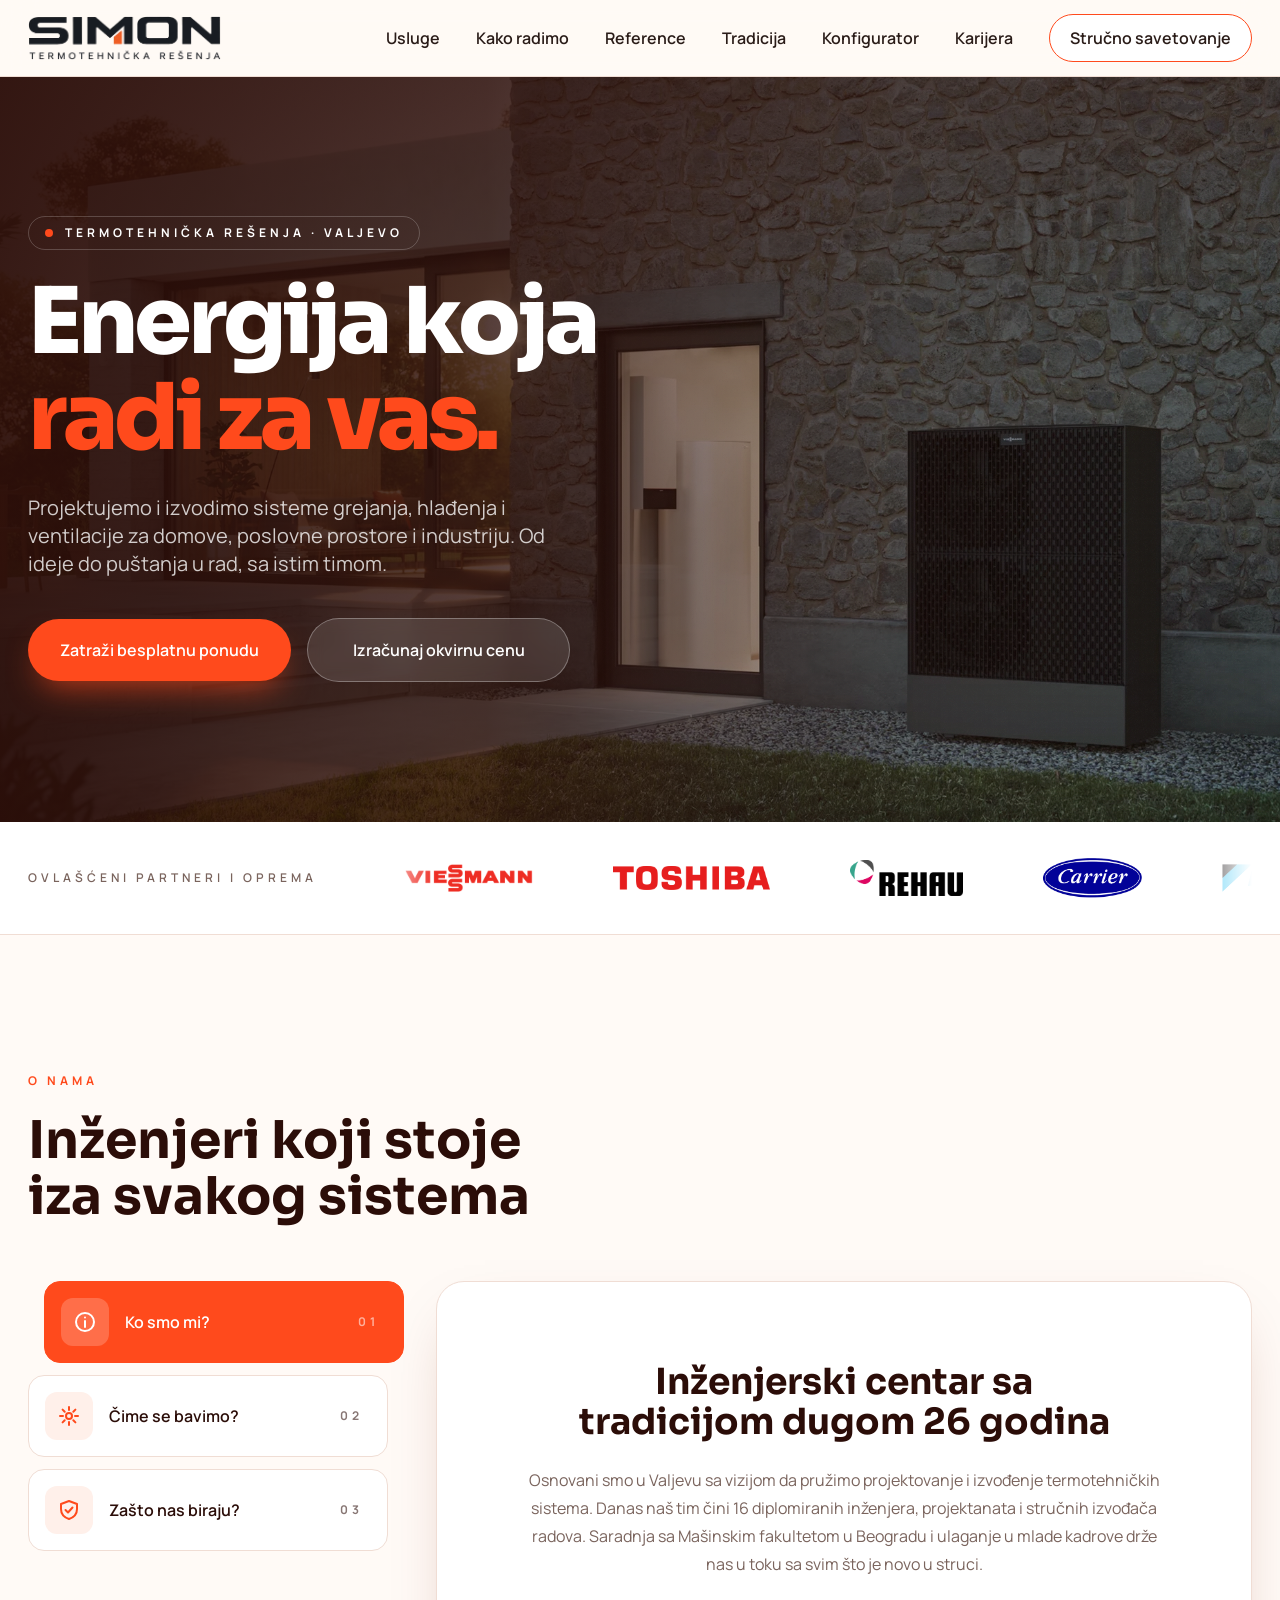
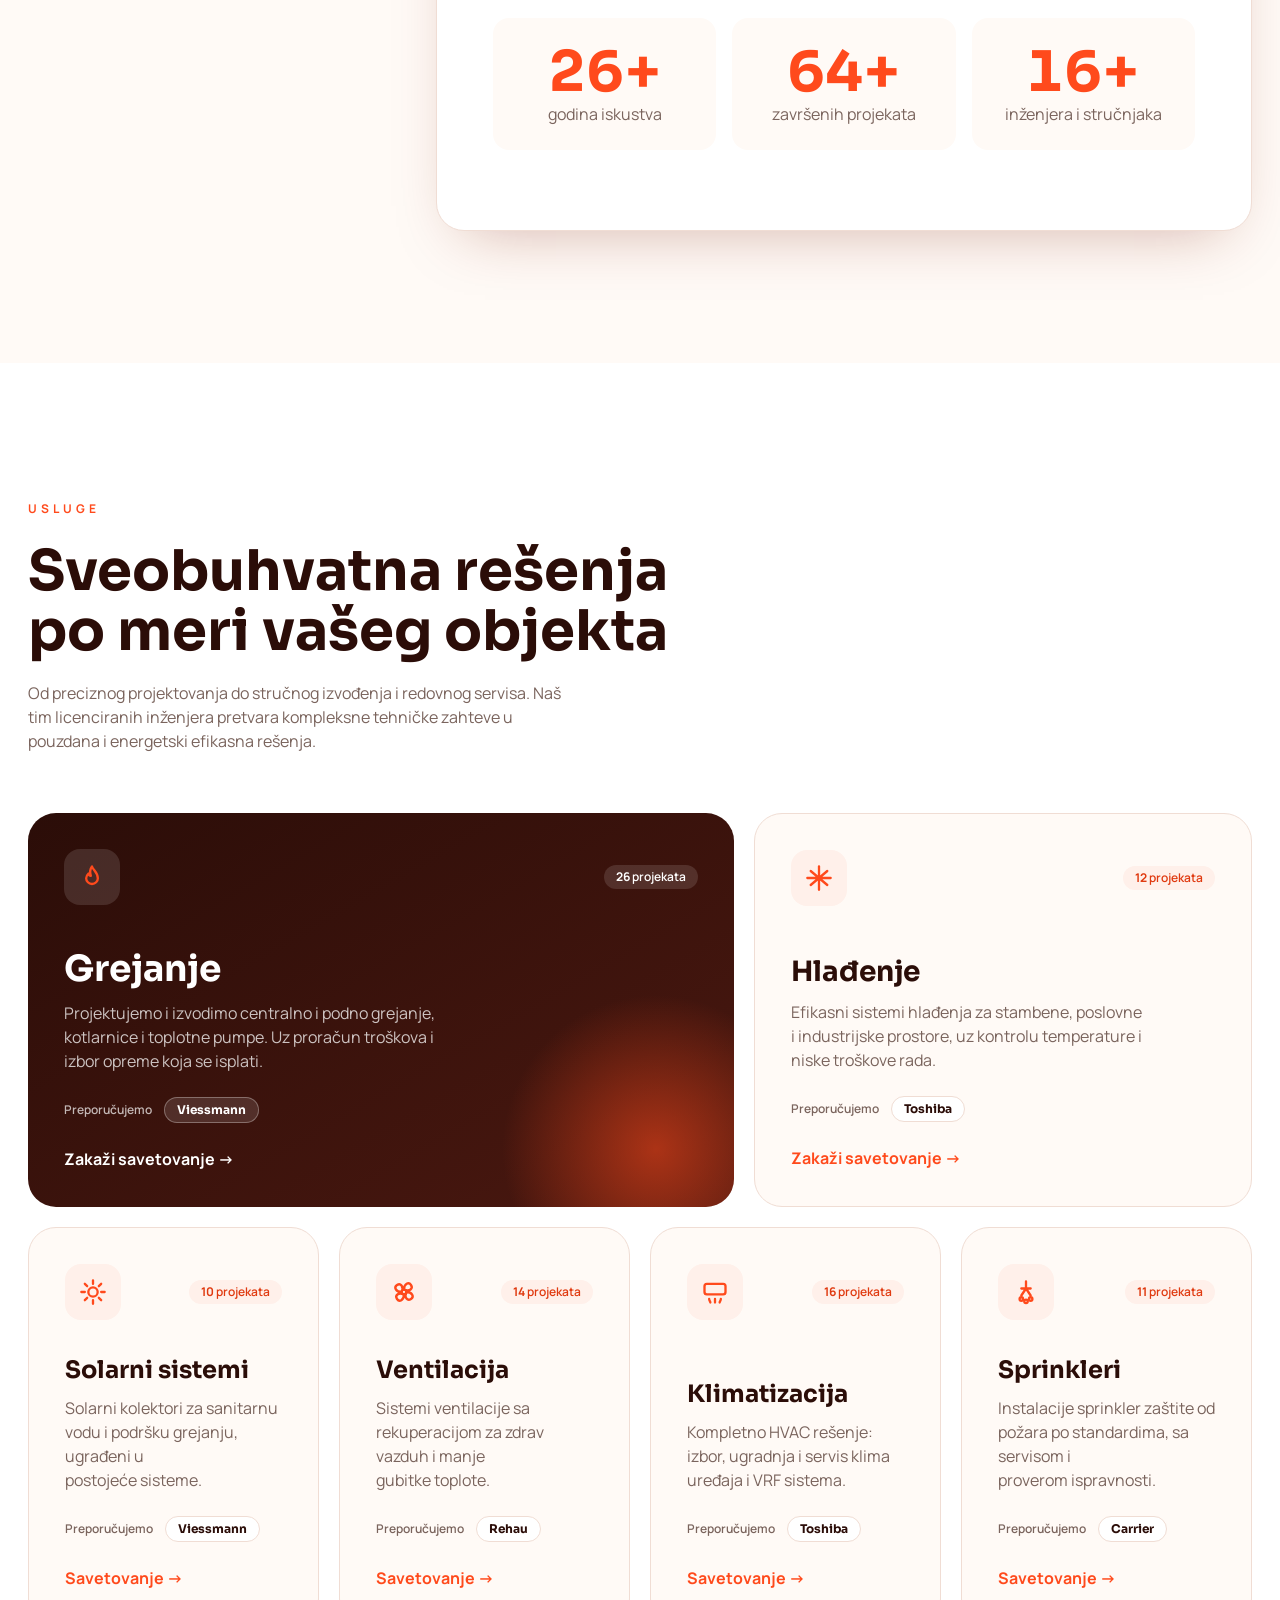
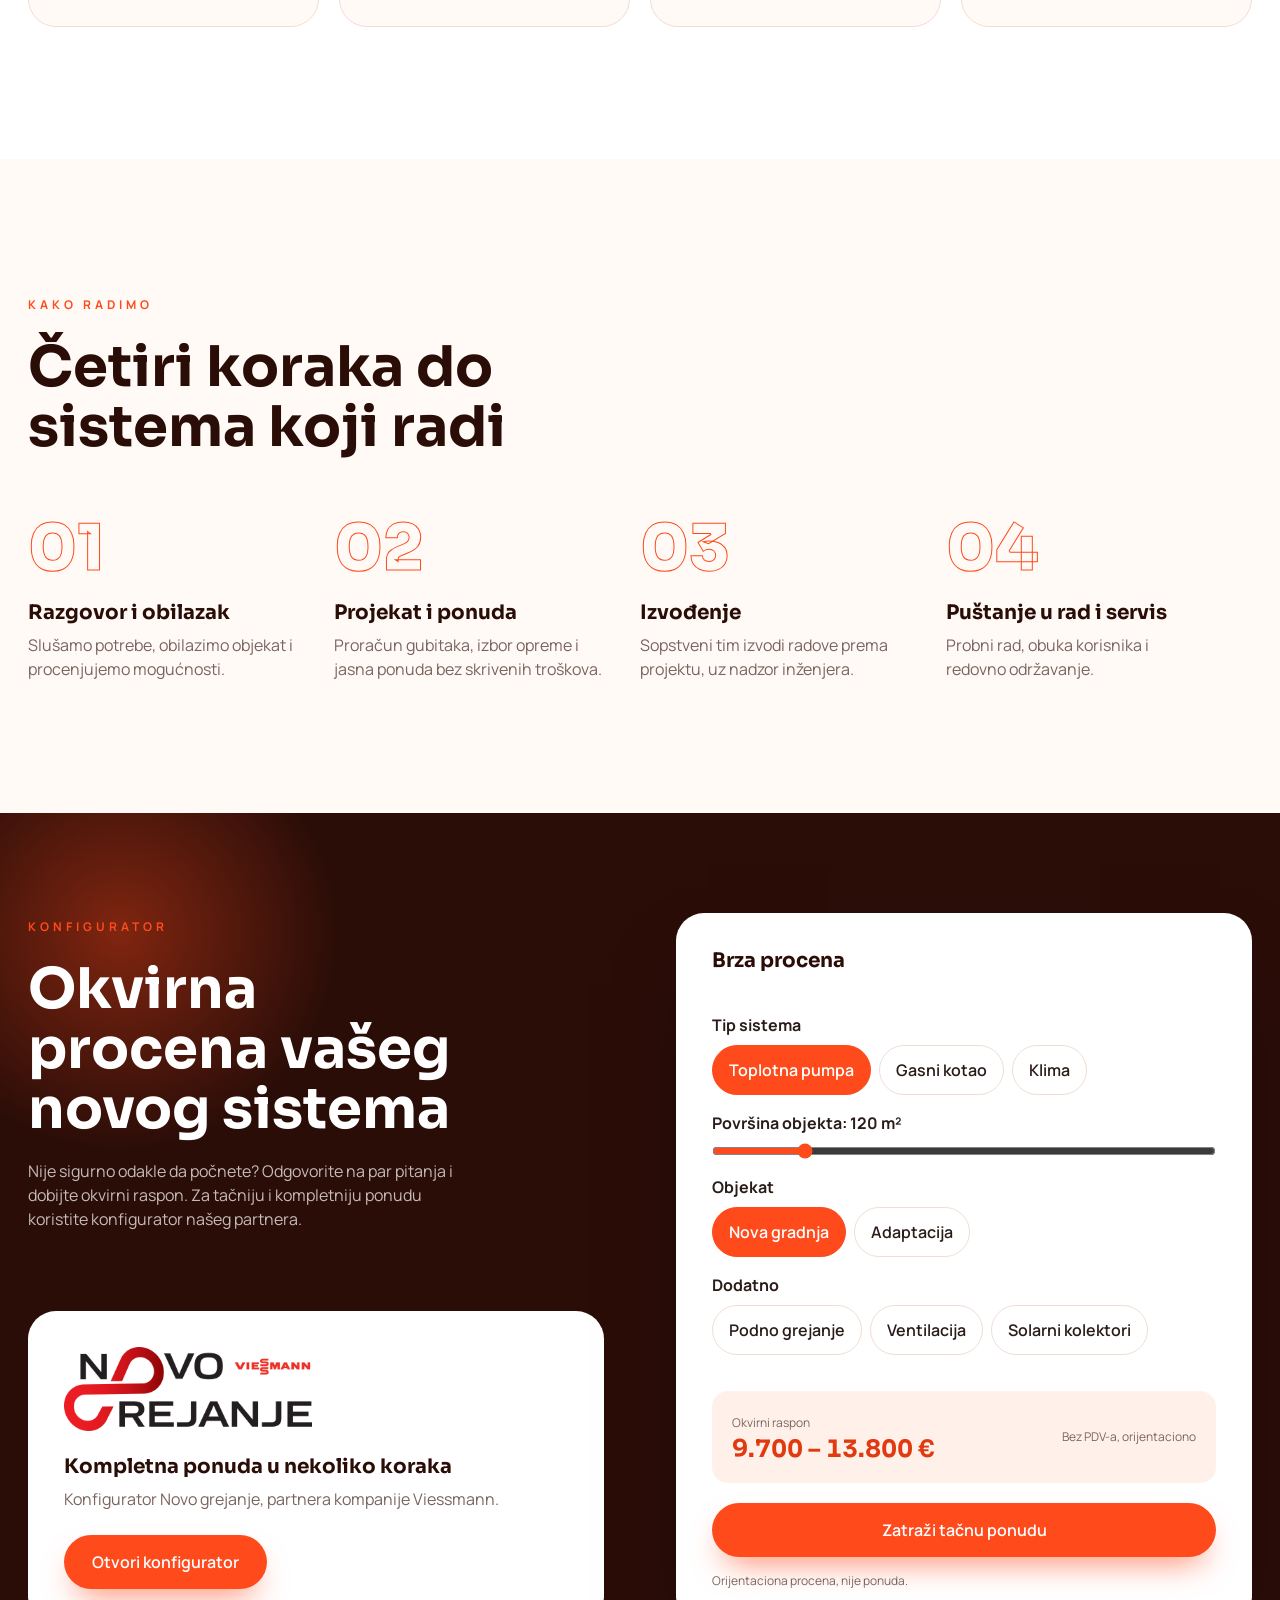
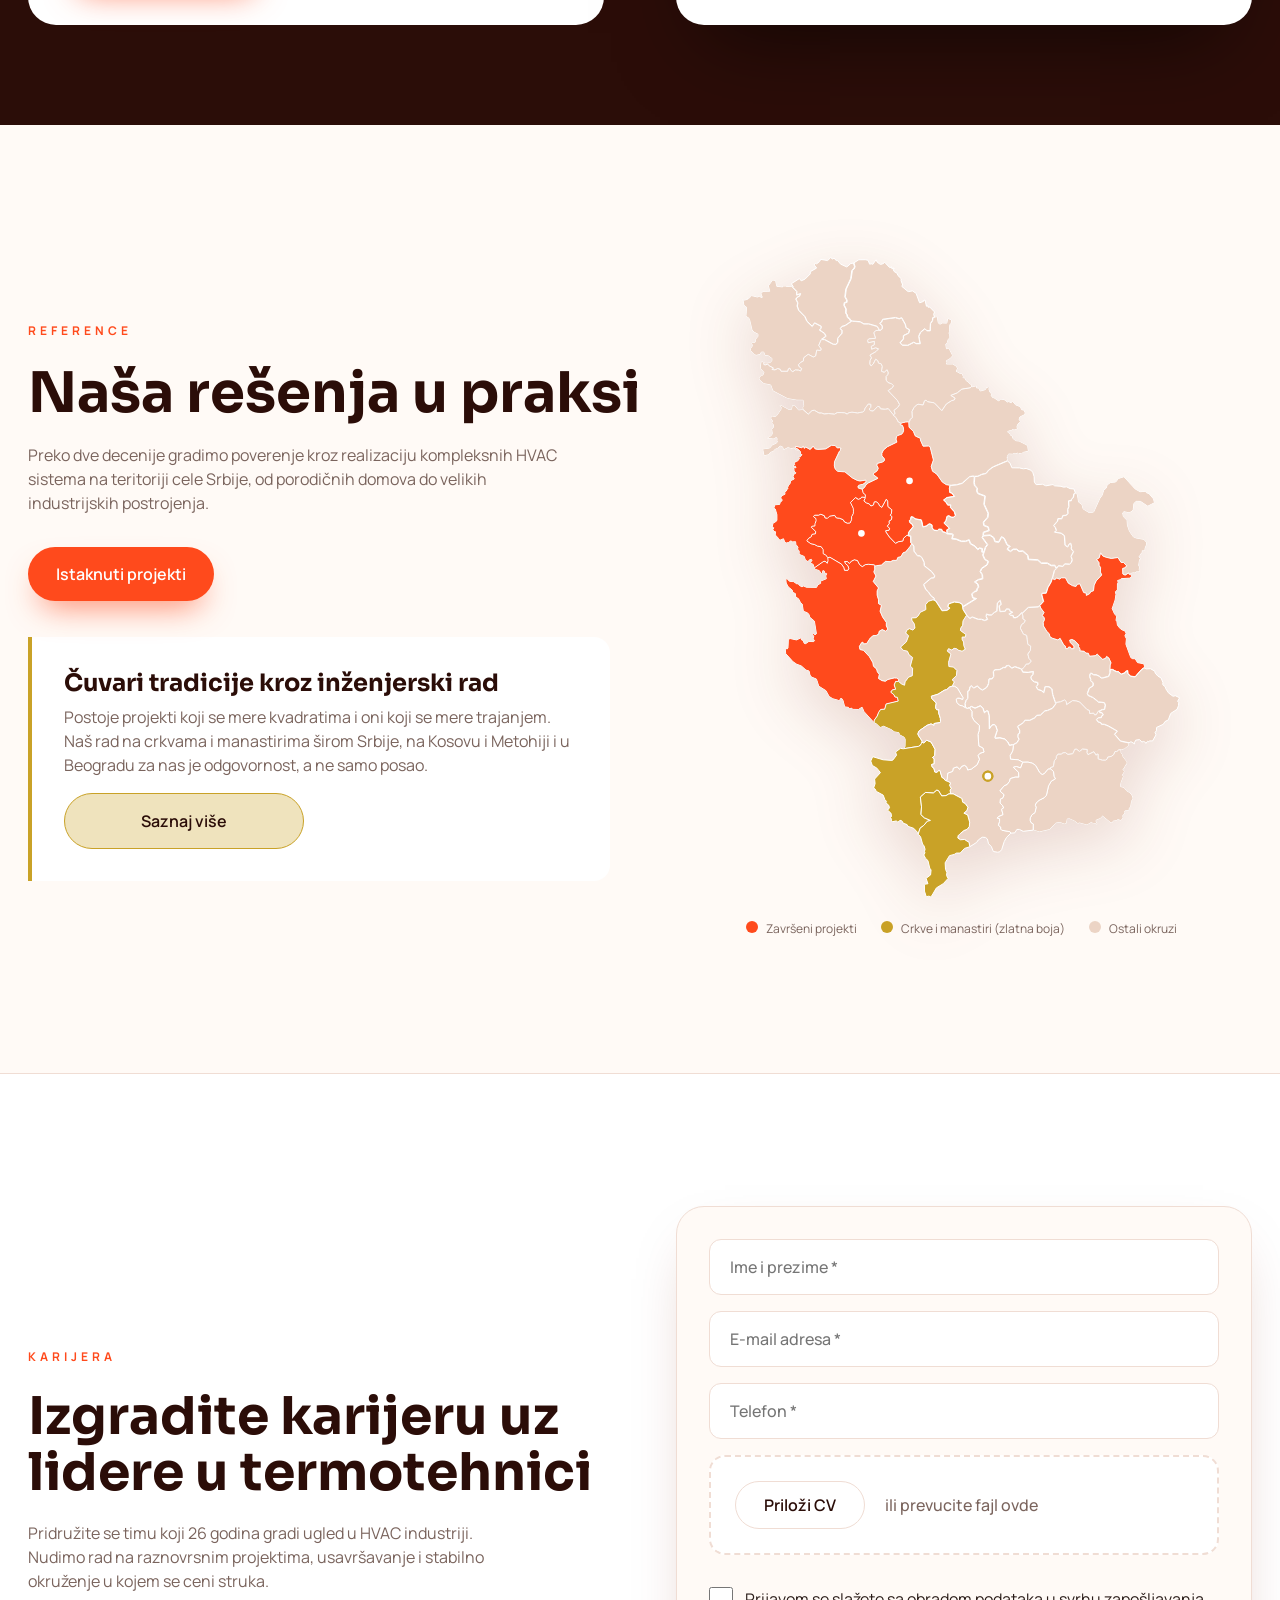
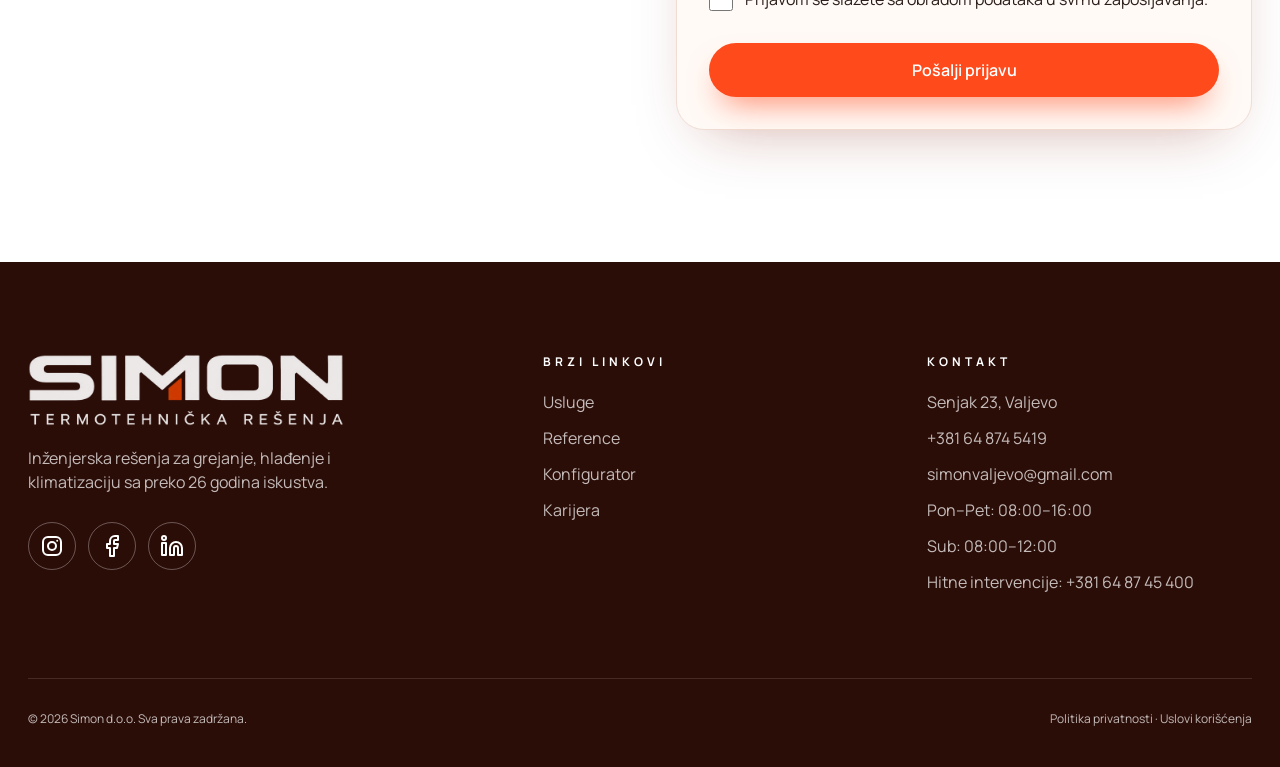
==== commit 065e0d7d: "Početna hero: dugmad iste dužine" ====
--- a/index.html
+++ b/index.html
@@ -83,6 +83,8 @@
 .hero h1 em{font-style:normal;color:var(--orange)}
 .hero p.lead{max-width:560px;margin:28px 0 40px;font-size:20px;line-height:28px;color:rgba(255,255,255,.78)}
 .cta-row{display:flex;gap:16px;flex-wrap:wrap;align-items:center}
+.hero .cta-row{display:grid;grid-auto-flow:column;grid-auto-columns:1fr;width:fit-content}
+.hero .cta-row .btn{justify-content:center;white-space:nowrap}
 .btn-lg{padding:20px 32px;font-size:16px}
 .brandwrap{position:relative;z-index:2;border-top:1px solid rgba(255,255,255,.14)}
 .brandbar{max-width:1440px;margin:0 auto;padding:24px 28px;display:flex;gap:28px;align-items:center;flex-wrap:wrap;color:rgba(255,255,255,.5);font:600 12px/16px Sora;letter-spacing:0;text-transform:uppercase}
@@ -441,6 +443,7 @@
 .hero .eyebrow{letter-spacing:0;margin-bottom:12px}
 .hero p.lead{font-size:16px;line-height:24px;margin:16px 0 28px}
 .cta-row{flex-direction:column;align-items:flex-start;gap:12px}
+.hero .cta-row{grid-auto-flow:row;grid-auto-columns:auto}
 .cta-row .btn{width:auto;padding:12px 24px;font-size:16px}
 .brandbar{gap:12px}
 .brandbar .bl{height:40px;padding:0 12px}
@@ -925,21 +928,21 @@
 H('Manastir Pustinja','Valjevo',[T],'donacija',{holy:1,opis:'Radovi na manastiru. '+DON,img:'assets/reference/pustinja.jpg',real:1}),
 H('Manastir Ćelije','Valjevo',[T],'donacija',{holy:1,opis:'Radovi na manastiru. '+DON,img:'assets/reference/celije.jpg',real:1}),
 H('Manastir Ždrebaonik','Valjevo',[T],'donacija',{holy:1,opis:'Radovi na manastiru. '+DON,img:'assets/reference/zdrebaonik.jpg',real:1}),
-H('Gradska kuća','Valjevo',[KL,VE,TPU],2025,{link:'gradska-kuca',opis:'Toplotna podstanica, toplotna pumpa, fan coil uređaji, klimatizacija i ventilacija sa rekuperatorima.',mj:['Površina','500 m²'],opr:'Toplotna pumpa Omnia 30T i paketna toplotna podstanica 35 kW',img:'poslovni'}),
-H('Štamparija Crveno d.o.o.','Valjevo',[TP,'Podno grejanje',KL,VE],2025,{link:'stamparija-crveno',opis:'Toplotna podstanica, podno grejanje, fan coil uređaji, klimatizacija i ventilacija.',mj:['Površina','1.200 m²'],img:'poslovni'}),
-H('Hotel Sanjar','Divčibare',[GR,KL,TPU],2022,{link:'hotel-sanjar',opis:'Instalacija podstanice, toplotne pumpe, podnog grejanja, fan coil uređaja, klimatizacije i ventilacije.',mj:['Površina','3.735 m²'],opr:'Toplotna pumpa vazduh–voda i kotao na pelet',img:'hotel'}),
+H('Gradska kuća','Valjevo',[KL,VE,TPU],2025,{link:'gradska-kuca',opis:'Toplotna podstanica, toplotna pumpa, fan coil uređaji, klimatizacija i ventilacija sa rekuperatorima.',mj:['Površina','500 m²'],opr:'Toplotna pumpa Omnia 30T i paketna toplotna podstanica 35 kW',img:'assets/projekti/gradska-kuca/01.webp',real:1}),
+H('Štamparija Crveno d.o.o.','Valjevo',[TP,'Podno grejanje',KL,VE],2025,{link:'stamparija-crveno',opis:'Toplotna podstanica, podno grejanje, fan coil uređaji, klimatizacija i ventilacija.',mj:['Površina','1.200 m²'],img:'assets/projekti/stamparija-crveno/01.webp',real:1}),
+H('Hotel Sanjar','Divčibare',[GR,KL,TPU],2022,{link:'hotel-sanjar',opis:'Instalacija podstanice, toplotne pumpe, podnog grejanja, fan coil uređaja, klimatizacije i ventilacije.',mj:['Površina','3.735 m²'],opr:'Toplotna pumpa vazduh–voda i kotao na pelet',img:'assets/projekti/hotel-sanjar/01.webp',real:1}),
 H('Farmaceutska kuća Vega','Valjevo',[KO,TPU,VE,KL],2022,{link:'vega-farmaceutska',opis:'Kotlarnica, toplotna pumpa, radijatorsko i kalorifersko grejanje, ventilacija i klimatizacija.',mj:['Površina','6.500 m²'],opr:'Kotao na pelet i toplotna pumpa',img:'assets/projekti/vega-farmaceutska/01.webp',real:1}),
 H('Stambeno-poslovni objekat Pantićeva 122','Valjevo',[T],2022,{img:'stambeni'}),
 H('Dom zdravlja Valjevo','Valjevo',[TP,GR,KL],2021,{link:'dom-zdravlja-valjevo',opis:'Toplotna podstanica, radijatorsko grejanje i klimatizacija.',mj:['Površina','5.580 m²'],opr:'Hisense VRF sistem',img:'assets/projekti/dom-zdravlja-valjevo/01.webp',real:1}),
-H('Dom zdravlja Ub','Ub',[GR,KO],2021,{link:'dom-zdravlja-ub',opis:'Radijatorsko grejanje i kotlarnica.',mj:['Površina','2.500 m²'],opr:'Kotao na pelet',img:'zdravlje'}),
+H('Dom zdravlja Ub','Ub',[GR,KO],2021,{link:'dom-zdravlja-ub',opis:'Radijatorsko grejanje i kotlarnica.',mj:['Površina','2.500 m²'],opr:'Kotao na pelet',img:'assets/projekti/dom-zdravlja-ub/01.webp',real:1}),
 H('Apartmanski objekat Angelina','Divčibare',[T],'u toku od 2020.',{opis:'Objekat apartmanskog tipa.',img:'hotel'}),
 H('Apartmanski objekat Divčigora','Divčibare',[T],'u toku od 2020.',{opis:'Objekat apartmanskog tipa.',img:'hotel'}),
-H('Hotel Crni Vrh','Divčibare',[TP,TPU,'Podno grejanje',KL,VE],2019,{link:'hotel-crni-vrh',opis:'Toplotna podstanica, toplotna pumpa, podno grejanje, fan coil uređaji, klimatizacija i ventilacija.',mj:['Površina','13.000 m²'],img:'hotel'}),
+H('Hotel Crni Vrh','Divčibare',[TP,TPU,'Podno grejanje',KL,VE],2019,{link:'hotel-crni-vrh',opis:'Toplotna podstanica, toplotna pumpa, podno grejanje, fan coil uređaji, klimatizacija i ventilacija.',mj:['Površina','13.000 m²'],img:'assets/projekti/hotel-crni-vrh/01.webp',real:1}),
 H('Sportski kompleks Divčibare, TEO4','Divčibare',[T],2019,{mj:['Površina','12.000 m²'],img:'sport'}),
 H('Porodična kuća „Publik“','Valjevo',[TPU,'Solarni sistem'],2018,{opis:'Geotermalna toplotna pumpa i solarni kolektori.',opr:'Geotermalna toplotna pumpa i solarni kolektori',img:'kuca'}),
 H('Osnovna škola Osečina','Osečina',[GR],2018,{opis:'Instalacija centralnog grejanja.',img:'skola'}),
 H('Dom zdravlja Osečina','Osečina',[GR],2018,{opis:'Instalacija centralnog grejanja.',img:'zdravlje'}),
-H('Kazneno-popravni zavod Valjevo','Valjevo',[GR,VE,KL],2015,{link:'kpz-valjevo',opis:'Toplotna podstanica, toplovod, radijatorsko grejanje, fan coil uređaji, klimatizacija i ventilacija.',img:'poslovni'}),
+H('Kazneno-popravni zavod Valjevo','Valjevo',[GR,VE,KL],2015,{link:'kpz-valjevo',opis:'Toplotna podstanica, toplovod, radijatorsko grejanje, fan coil uređaji, klimatizacija i ventilacija.',img:'assets/projekti/kpz-valjevo/01.webp',real:1}),
 H('JKP Mionica','Mionica',[GR,KL,TPU],2014,{opis:'Instalacija grejanja i klimatizacije.',opr:'Toplotna pumpa vazduh–voda',img:'poslovni'}),
 H('Porodična kuća „Urban Tehnik“','Valjevo',[GR,KL,TPU],2013,{opis:'Instalacija grejanja i klimatizacije.',opr:'Toplotna pumpa vazduh–voda',img:'kuca'}),
 H('Stambeni objekat „Dušanova Kej“','Valjevo',[GR],2013,{opis:'Instalacija centralnog grejanja.',img:'stambeni'}),
